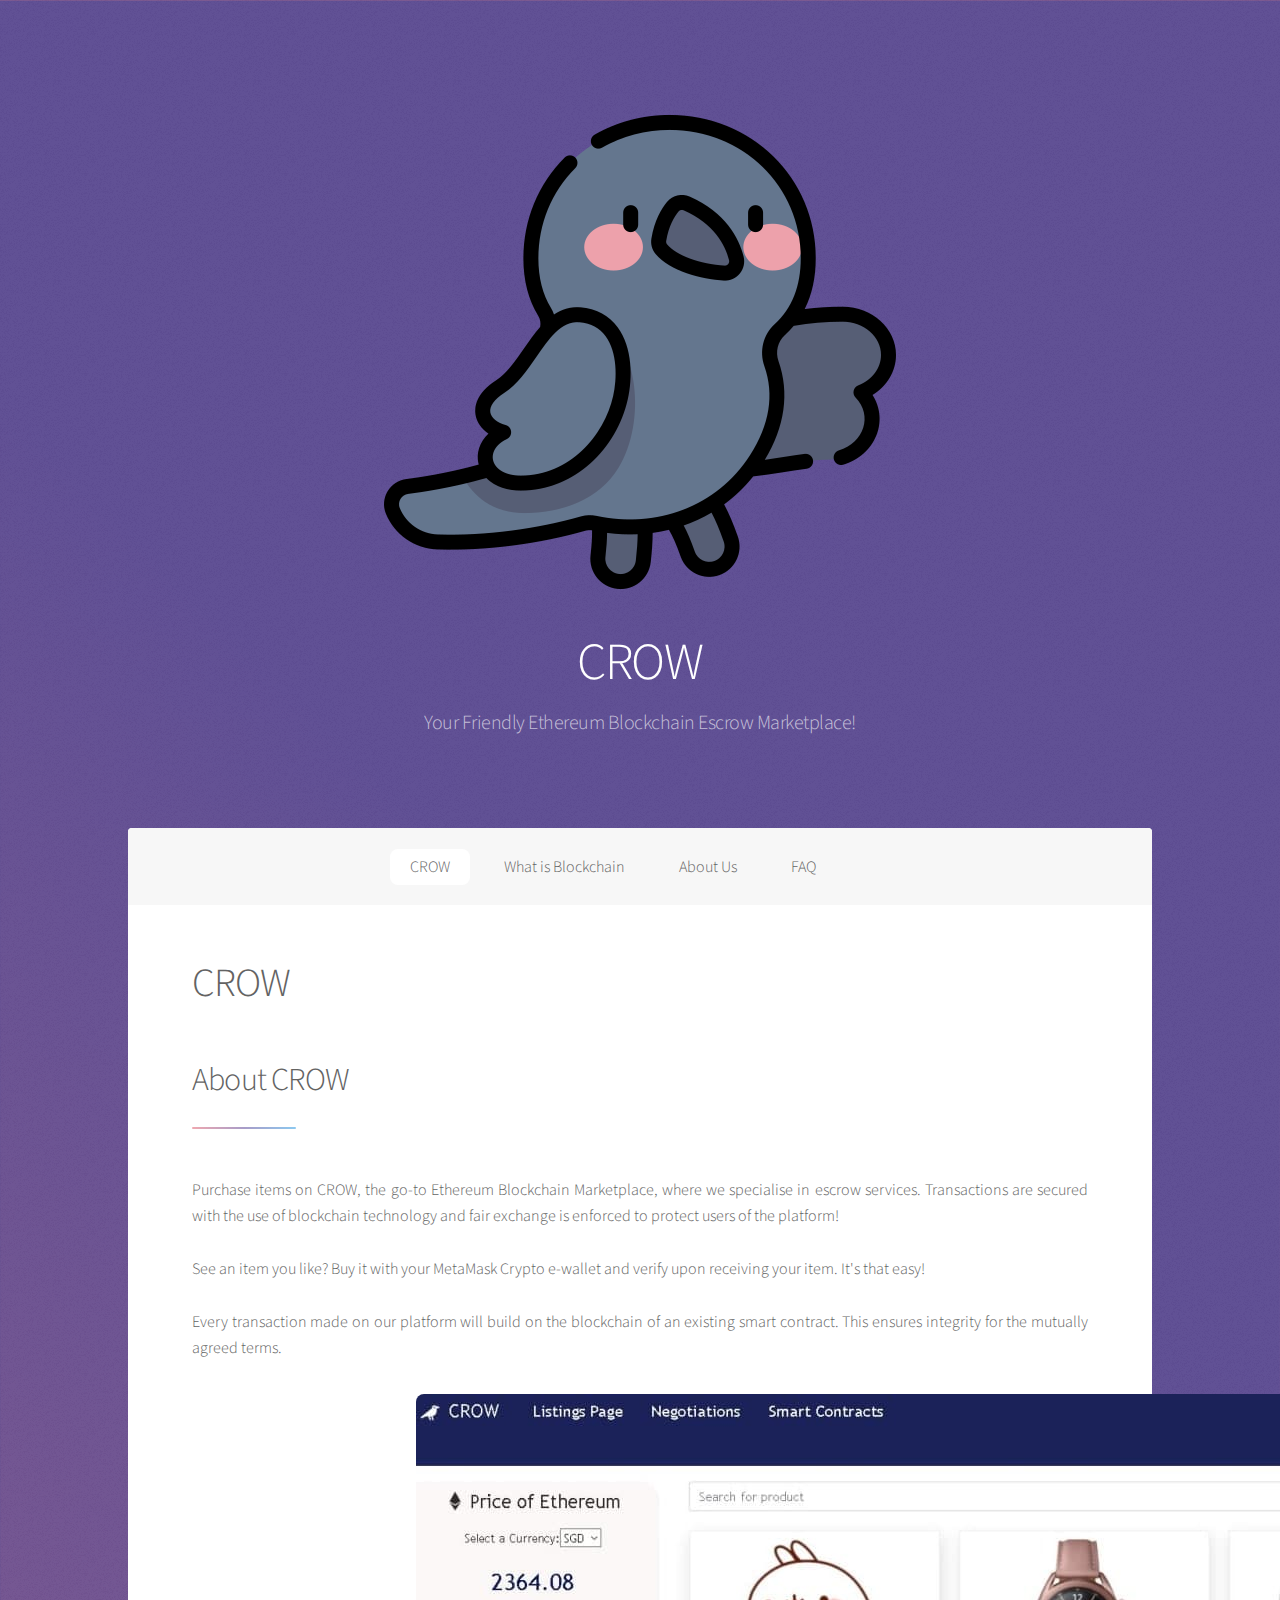
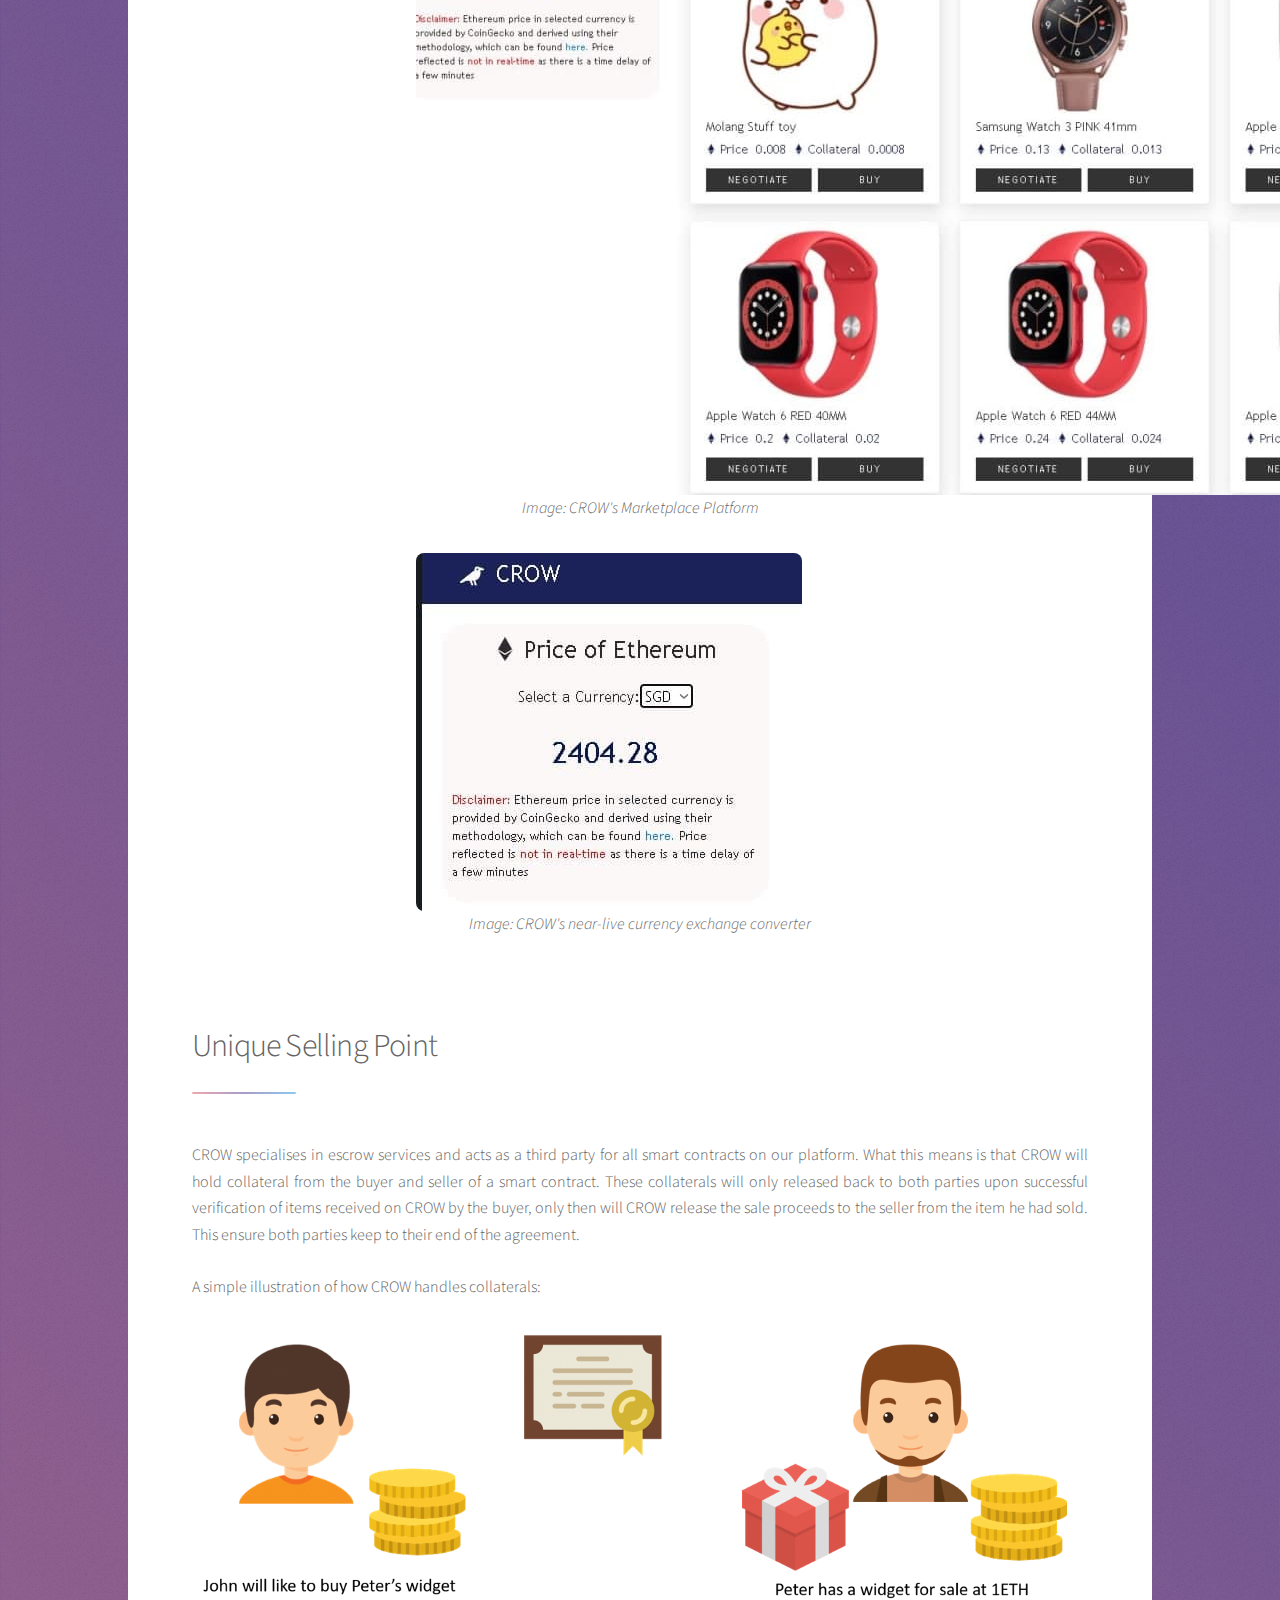
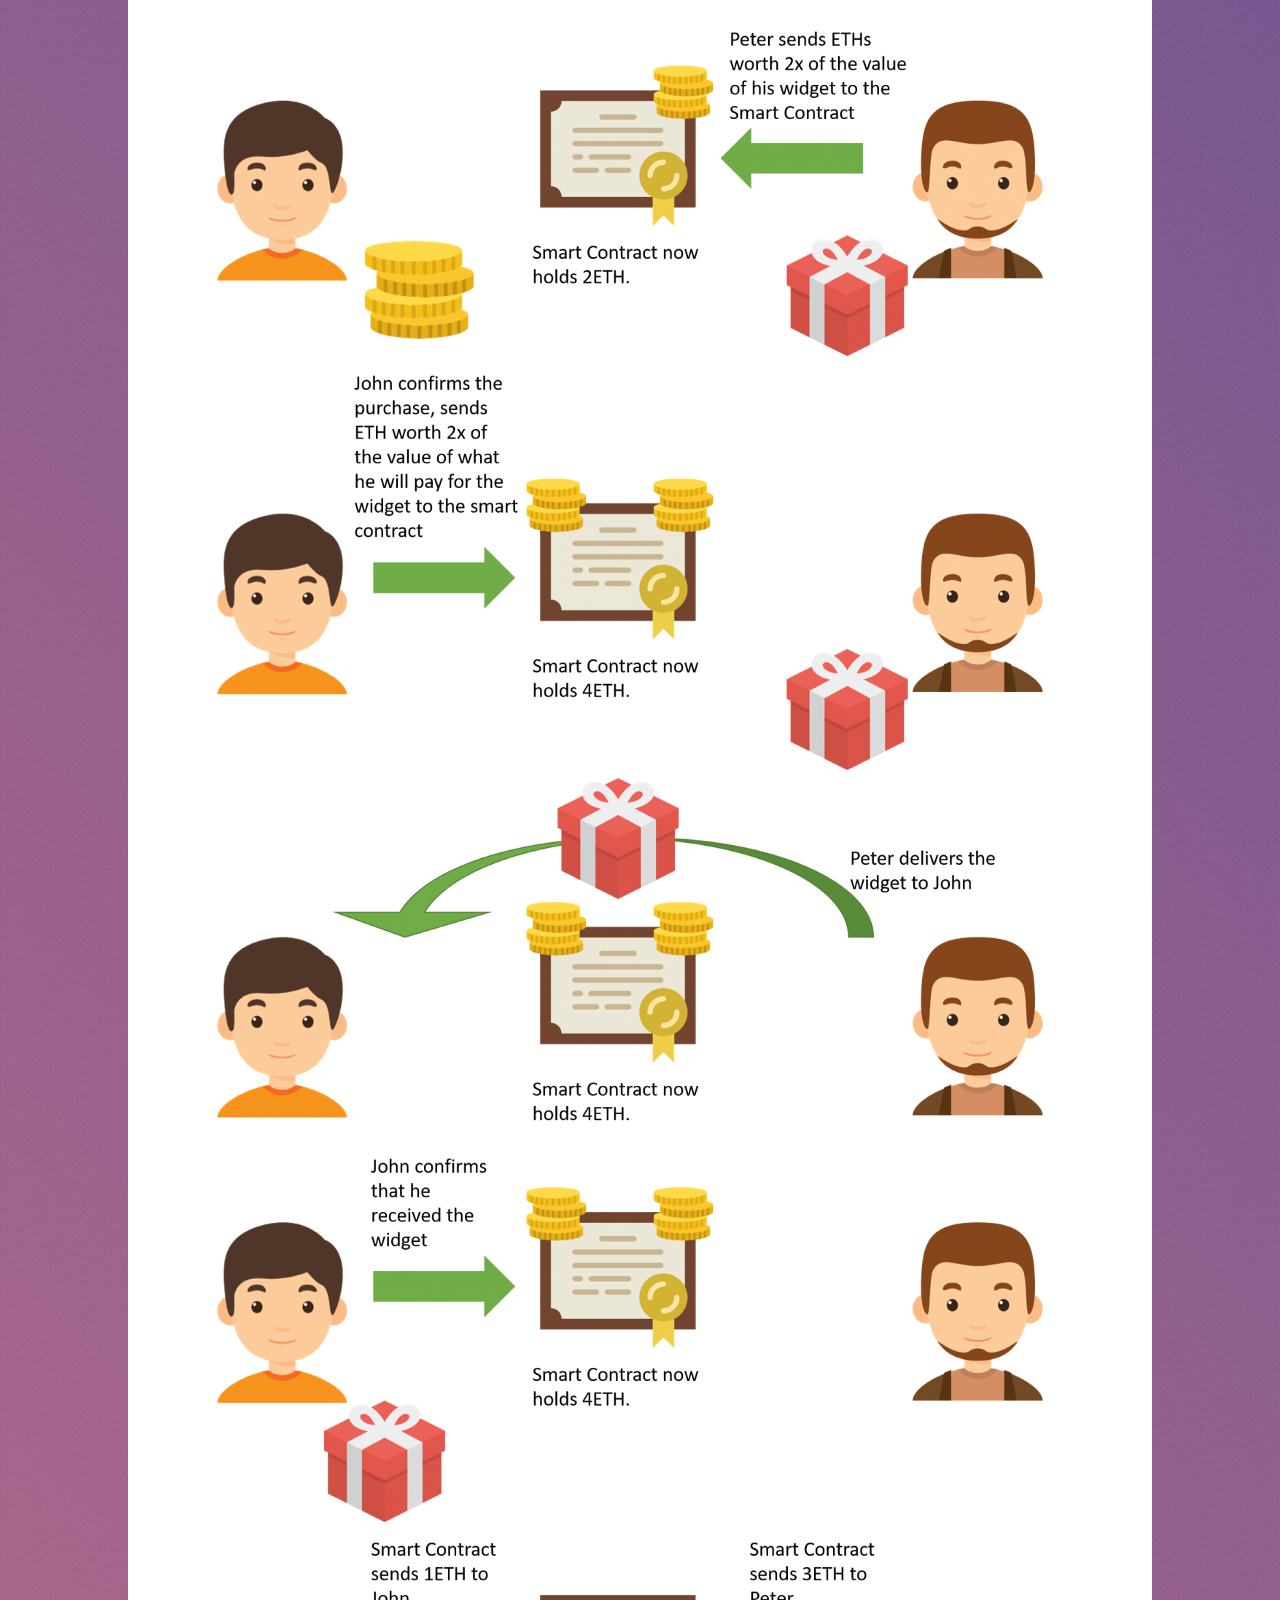
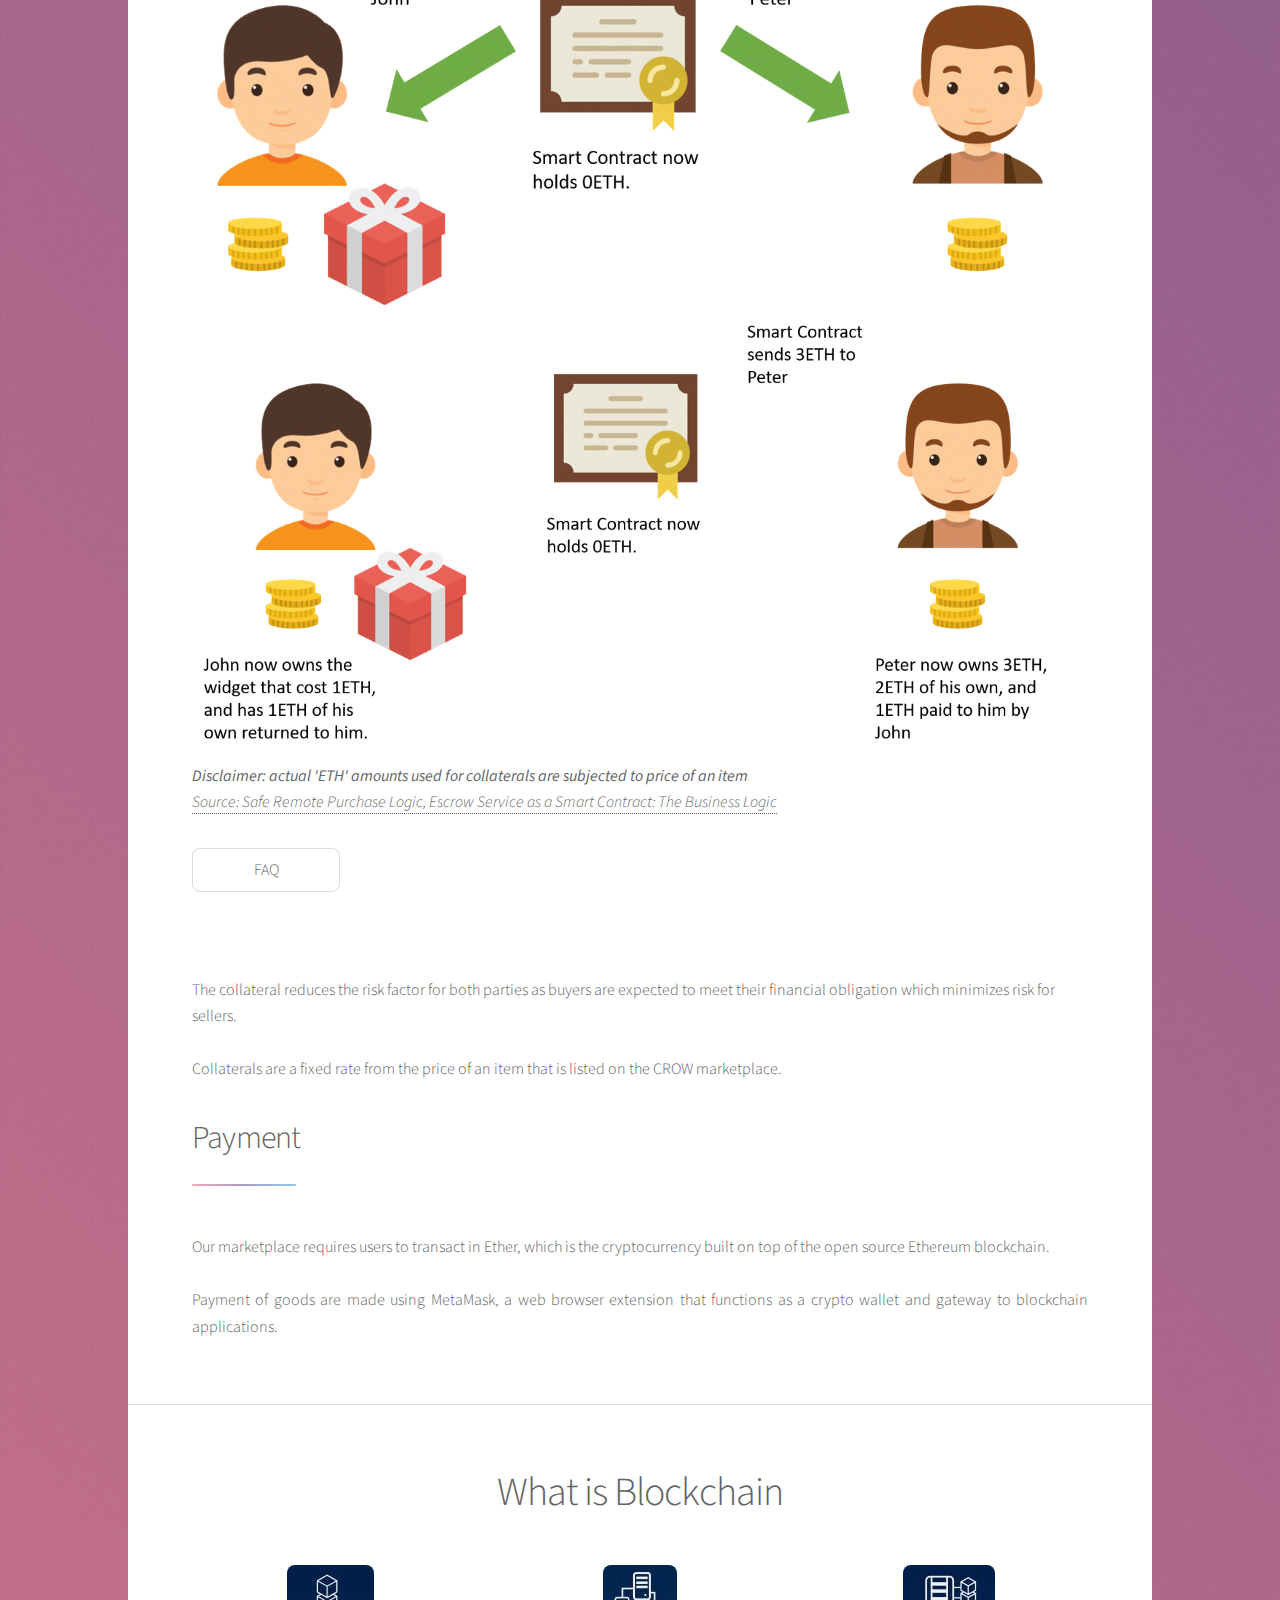
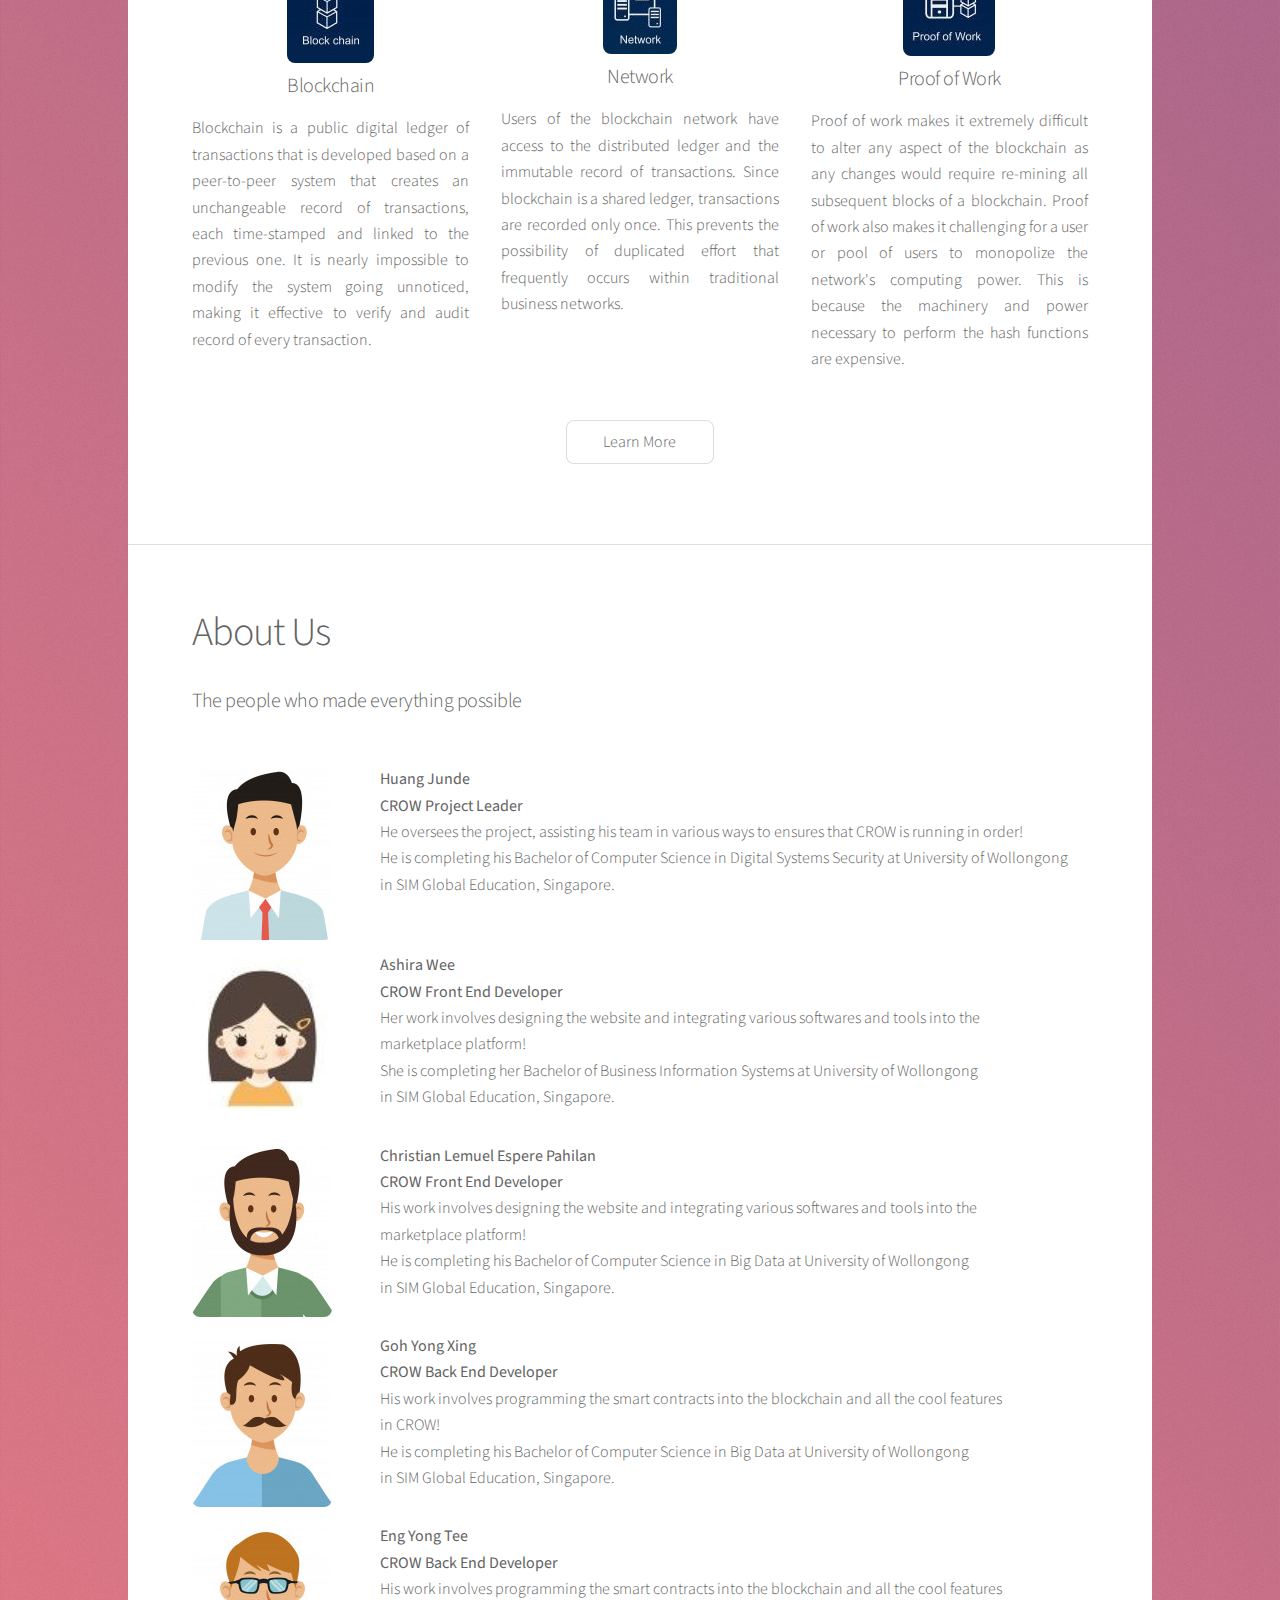
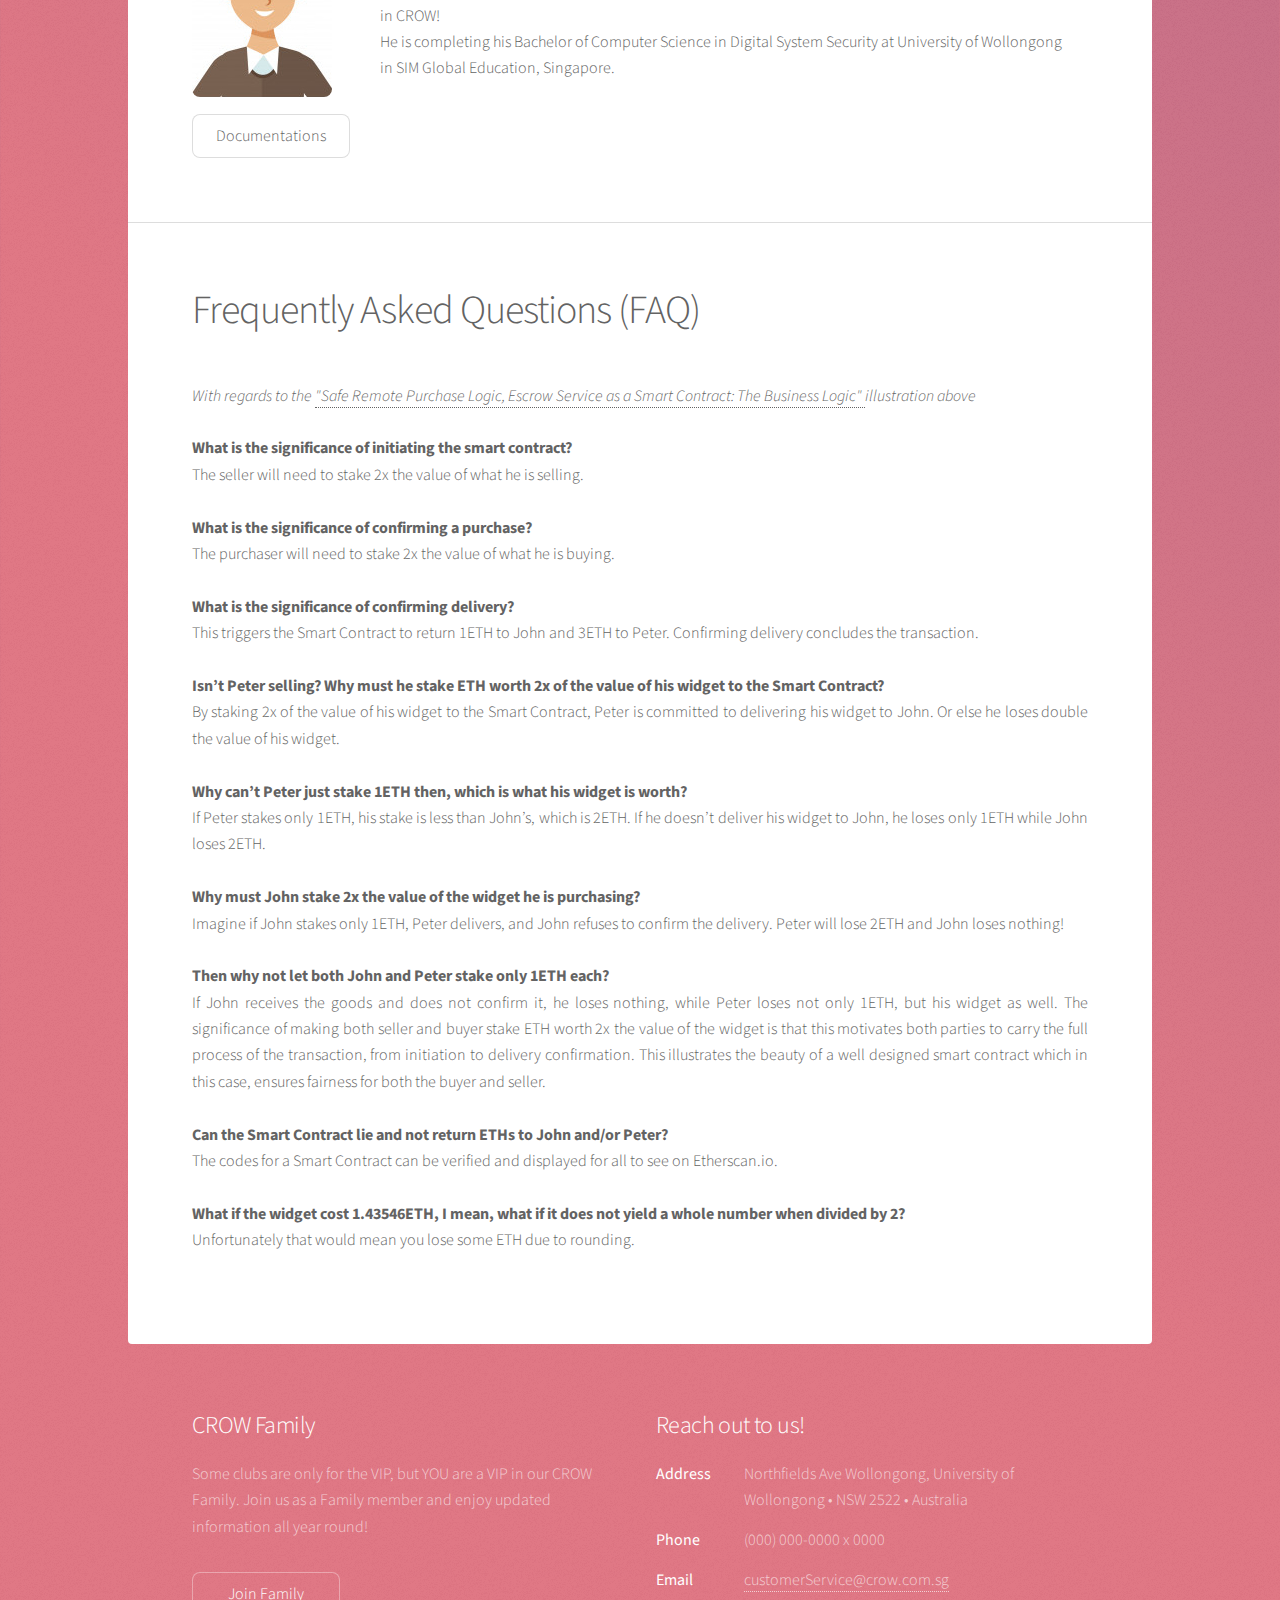
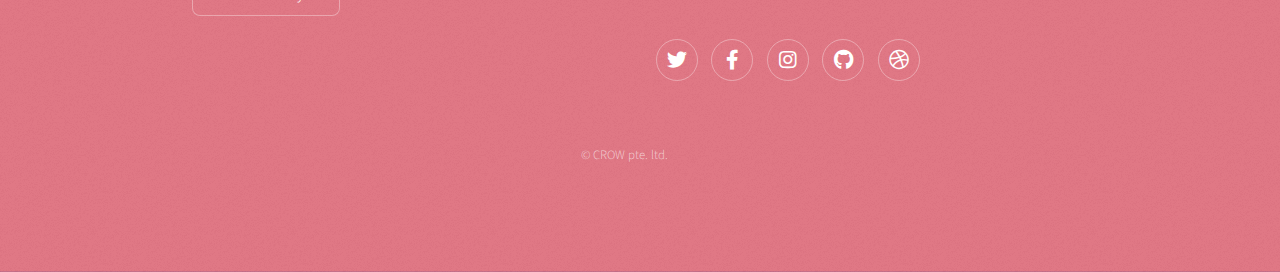
==== index.html @ 38e3e238 "Merge pull request #25 from eyt96/gerald" ====
<!DOCTYPE HTML>
<!--
	Stellar by HTML5 UP
	html5up.net | @ajlkn
	Free for personal and commercial use under the CCA 3.0 license (html5up.net/license)
-->
<html>
	<head>
		<title>CROW Pre-launch</title>
		<meta charset="utf-8" />
		<meta name="viewport" content="width=device-width, initial-scale=1, user-scalable=no" />
		<link rel="stylesheet" href="assets/css/main.css" />
		<link rel="icon" href = "images/crow.png">
		<noscript><link rel="stylesheet" href="assets/css/noscript.css" /></noscript>
	</head>
	<body class="is-preload">

		<!-- Wrapper -->
			<div id="wrapper">

				<!-- Header -->
					<header id="header" class="alt">
						<span class="logo"><img src="images/crow.png" alt="" /></span>
						<h1>CROW</h1>
						<p>Your Friendly Ethereum Blockchain Escrow Marketplace!<br />
					</header>

				<!-- Nav -->
					<nav id="nav">
						<ul>
							<li><a href="#intro" class="active">CROW</a></li>
							<li><a href="#first">What is Blockchain</a></li>
							<li><a href="#second">About Us</a></li>
							<li><a href="#third">FAQ</a></li>
							<li><a href="#cta"></a></li>

						</ul>
					</nav>

				<!-- Main -->
					<div id="main">

						<!-- Introduction -->
							<section id="intro" class="main">
									<div>
										<header class="major">
										<h1>CROW</h1>
										</header>
										
										<header class="major">
										<h2>About CROW</h2>
										</header>

										<p class="content2"> 
										Purchase items on CROW, the go-to Ethereum Blockchain Marketplace, where we specialise in escrow services.
										Transactions are secured with the use of blockchain technology and fair exchange is enforced to protect users of the platform!
										</br></br>	
										See an item you like? Buy it with your MetaMask Crypto e-wallet and verify upon receiving your item. It's that easy! 
										</br></br>
										Every transaction made on our platform will build on the blockchain of an existing smart contract. 
										This ensures integrity for the mutually agreed terms.
										</p>
										<span class="image center"><img src="images/viewAllListing.jpg" alt="" /></span>
										
										<p class="content3">
											<i>Image: CROW's Marketplace Platform</i>
										</p>


										<span class="image center"><img src="images/currencyExchange.jpg" alt="" /></span>
										
										<p class="content3">
											<i>Image: CROW's near-live currency exchange converter</i>
										</p>


										</br></br>	

					
										<header class="major">
										<h2>Unique Selling Point</h2>
										</header>
										<p class="content2">
											CROW specialises in escrow services and acts as a third party for all smart contracts on our platform. 
											What this means is that CROW will hold collateral from the buyer and seller of a smart contract. 
											These collaterals will only released back to both parties upon successful verification of items received on CROW by the buyer, 
											only then will CROW release the sale proceeds to the seller from the item he had sold. This ensure both parties
											keep to their end of the agreement.
											</br></br>	
											A simple illustration of how CROW handles collaterals:
											</br></br>	
											
											<!-- Illustration of escrow blockchain service-->
											<span class="image"><img src="images/escrow1.png" alt="" /></span>
											<span class="image"><img src="images/escrow2.png" alt="" /></span>
											<span class="image"><img src="images/escrow3.png" alt="" /></span>
											<span class="image"><img src="images/escrow4.png" alt="" /></span>
											<span class="image"><img src="images/escrow5.png" alt="" /></span>
											<span class="image"><img src="images/escrow6.png" alt="" /></span>
											<span class="image"><img src="images/escrow7.png" alt="" /></span>
											
											</br>
											
											<i>
											<b>Disclaimer: actual 'ETH' amounts used for collaterals are subjected to price of an item</b>
											</br>
											<a href="https://medium.com/coinmonks/escrow-service-as-a-smart-contract-the-business-logic-5b678ebe1955">
											Source: Safe Remote Purchase Logic, Escrow Service as a Smart Contract: The Business Logic 
											</i>
											</a>

											<ul class="actions">
												<li><a href="#third" class="button">FAQ</a></li>
											</ul>
																					
											</br></br>											
											The collateral reduces the risk factor for both parties as buyers are expected to meet 
											their financial obligation which minimizes risk for sellers.   
											
											</br></br>
											Collaterals are a fixed rate from the price of an item that is listed on the CROW marketplace. 	
										</p>

										<header class="major">
										<h2>Payment</h2>
										</header>
										<p class="content2">
										Our marketplace requires users to transact in Ether, which is the cryptocurrency built on top of the open source Ethereum blockchain.
										</br></br>
										Payment of goods are made using MetaMask, a web browser extension that functions as a crypto wallet and gateway to blockchain applications. 
										</p>


									</div>
							</section>


						<!-- First Section -->
							<section id="first" class="main special">
								<header class="major">
									<h1>What is Blockchain</h1>
								</header>
								<ul class="features">
									<li>
										<span class="image"><img src="images/Main Blockchain icon.JPG" alt=""></span>
										<h3>Blockchain</h3>
										<p class="content2">
											Blockchain is a public digital ledger of transactions that is developed based on a 
											peer-to-peer system that creates an unchangeable record of transactions, 
											each time-stamped and linked to the previous one.
											It is nearly impossible to modify the system going unnoticed,  
											making it effective to verify and audit record of every transaction. 
										</p>
									</li>
									<li>
										<span class="image"><img src="images/blockchain network.JPG" alt=""></span>
										<h3>Network</h3>
										<p class="content2">
											Users of the blockchain network have access to the distributed ledger and the immutable record of transactions.
											Since blockchain is a shared ledger, transactions are recorded only once. This prevents the 
											possibility of duplicated effort that frequently occurs within traditional business networks.
										</p>
									</li>
									<li>
										<span class="image"><img src="images/proof of work blockchain.JPG" alt=""></span>
										<h3>Proof of Work</h3>
										<p class="content2">
											Proof of work makes it extremely difficult to alter any aspect of the blockchain 
											as any changes would require re-mining all subsequent blocks of a blockchain. 
											Proof of work also makes it challenging for a user or pool of users to monopolize the 
											network's computing power. This is because the machinery and power necessary to perform 
											the hash functions are expensive.
										</p>
									</li>
									<li><a href="https://www.ibm.com/sg-en/blockchain/what-is-blockchain" target="_blank" class="button">Learn More</a></li>
								</ul>
							</section>


						<!-- About Us Section -->
							<section id="second" class="main">
								<header class="major">
									<h1>About Us</h1>
									<p>The people who made everything possible</p>
								</header>
				
								<div class="row">
									<span class="image left"><img src="images/gerald_cartoon_headshot.jpg" alt="" /></span>
									<p><b>Huang Junde</b></br>
										<b>CROW Project Leader</b>
										</br>He oversees the project, assisting his team in various ways to ensures that CROW is running in order! 	 
										</br>He is completing his Bachelor of Computer Science in Digital Systems Security at University of Wollongong  
										</br>in SIM Global Education, Singapore.
									</p>
								</div>
								
								<div class="row">
									<span class="image left"><img src="images/ashira_cartoon_headshot.jpg" alt="" /></span>
									<p><b>Ashira Wee</b></br>
										<b>CROW Front End Developer</b>
										</br>Her work involves designing the website and integrating various softwares and tools into the 
										</br>marketplace platform! 
										</br>She is completing her Bachelor of Business Information Systems at University of Wollongong 
										</br>in SIM Global Education, Singapore.
									</p>
								</div>
								
								<div class="row">
									<span class="image left"><img src="images/chris_cartoon_headshot.jpg" alt="" /></span>
									<p><b>Christian Lemuel Espere Pahilan</b></br>
										<b>CROW Front End Developer</b>
										</br>His work involves designing the website and integrating various softwares and tools into the
										</br>marketplace platform!
										</br>He is completing his Bachelor of Computer Science in Big Data at University of Wollongong 
										</br>in SIM Global Education, Singapore.
									</p>
								</div>
								
								<div class="row">
									<span class="image left"><img src="images/henry_cartoon_headshot.jpg" alt="" /></span>
									<p><b>Goh Yong Xing</b></br>
										<b>CROW Back End Developer</b>
										</br>His work involves programming the smart contracts into the blockchain and all the cool features  
										</br>in CROW!
										</br>He is completing his Bachelor of Computer Science in Big Data at University of Wollongong  
										</br>in SIM Global Education, Singapore.
									</p>
								</div>
								
								<div class="row">
									<span class="image left"><img src="images/yt_cartoon_headshot.jpg" alt="" /></span>
									<p><b>Eng Yong Tee</b></br>
										<b>CROW Back End Developer</b>
										</br>His work involves programming the smart contracts into the blockchain and all the cool features
										</br>in CROW! 
										</br>He is completing his Bachelor of Computer Science in Digital System Security at University of Wollongong 		
										</br>in SIM Global Education, Singapore.
									</p>
								</div>
								

								<ul class="actions">
									<li><a href="websiteZipSubmission.zip" target="blank" class="button">Documentations</a></li>
								</ul>

							</section>


					<!-- FAQ Section -->
					<section id="third" class="main">
						<header class="major">
							<h1>Frequently Asked Questions (FAQ)</h1>
						</header>

							<p class="content2">
								
								<span><i>With regards to the 
								<a href="https://medium.com/coinmonks/escrow-service-as-a-smart-contract-the-business-logic-5b678ebe1955" target="blank">
								"Safe Remote Purchase Logic, Escrow Service as a Smart Contract: The Business Logic"
								</a>
								illustration above</i></span>
								</br></br>
								<span id="qn">What is the significance of initiating the smart contract?</span>
								</br>
								The seller will need to stake 2x the value of what he is selling.
								</br></br>
								
								
								<span id="qn">What is the significance of confirming a purchase?</span>
								</br>
								The purchaser will need to stake 2x the value of what he is buying.
								</br></br>
								
								<span id="qn">What is the significance of confirming delivery?</span>
								</br>
								This triggers the Smart Contract to return 1ETH to John and 3ETH to Peter. Confirming delivery concludes the transaction.
								</br></br>
								
								<span id="qn">Isn’t Peter selling? Why must he stake ETH worth 2x of the value of his widget to the Smart Contract?</span>
								</br>
								By staking 2x of the value of his widget to the Smart Contract, Peter is committed to delivering his widget to John. Or else he loses double the value of his widget.
								</br></br>
								
								<span id="qn">Why can’t Peter just stake 1ETH then, which is what his widget is worth?</span>
								</br>
								If Peter stakes only 1ETH, his stake is less than John’s, which is 2ETH. If he doesn’t deliver his widget to John, he loses only 1ETH while John loses 2ETH.
								</br></br>

								<span id="qn"> Why must John stake 2x the value of the widget he is purchasing? </span>
								</br>
								Imagine if John stakes only 1ETH, Peter delivers, and John refuses to confirm the delivery. Peter will lose 2ETH and John loses nothing!
								</br></br>
								
								<span id="qn"> Then why not let both John and Peter stake only 1ETH each? </span>
								</br>
								If John receives the goods and does not confirm it, he loses nothing, while Peter loses not only 1ETH, but his widget as well. The significance of making both seller and buyer stake ETH worth 2x the value of the widget is that this motivates both parties to carry the full process of the transaction, from initiation to delivery confirmation. This illustrates the beauty of a well designed smart contract which in this case, ensures fairness for both the buyer and seller.
								</br></br>
								
								<span id="qn">Can the Smart Contract lie and not return ETHs to John and/or Peter? </span>
								</br>
								The codes for a Smart Contract can be verified and displayed for all to see on Etherscan.io.
								</br></br>
								
								<span id="qn">What if the widget cost 1.43546ETH, I mean, what if it does not yield a whole number when divided by 2? </span>
								</br>
								Unfortunately that would mean you lose some ETH due to rounding.
								</br></br>
							</p>			

					</section>
				</div>



				<!-- Footer -->
					<footer id="footer">
						<section>
							<h2> CROW Family</h2>
							<p>Some clubs are only for the VIP, but YOU are a VIP in our CROW Family. Join us as a Family member and enjoy updated information all year round!</p>
							<ul class="actions">
								<li><a href="family.html" class="button">Join Family</a></li>
							</ul>
						</section>
						<section>
							<h2>Reach out to us!</h2>
							<dl class="alt">
								<dt>Address</dt>
								<dd>Northfields Ave Wollongong, University of Wollongong &bull; NSW 2522 &bull; Australia </dd>
								<dt>Phone</dt>
								<dd>(000) 000-0000 x 0000</dd>
								<dt>Email</dt>
								<dd><a href="#">customerService@crow.com.sg</a></dd>
							</dl>
							<ul class="icons">
								<li><a href="#" class="icon brands fa-twitter alt"><span class="label">Twitter</span></a></li>
								<li><a href="#" class="icon brands fa-facebook-f alt"><span class="label">Facebook</span></a></li>
								<li><a href="#" class="icon brands fa-instagram alt"><span class="label">Instagram</span></a></li>
								<li><a href="#" class="icon brands fa-github alt"><span class="label">GitHub</span></a></li>
								<li><a href="#" class="icon brands fa-dribbble alt"><span class="label">Dribbble</span></a></li>
							</ul>
						</section>
						<p class="copyright">&copy; CROW pte. ltd.</p>
					</footer>
			</div>

		<!-- Scripts -->
			<script src="assets/js/jquery.min.js"></script>
			<script src="assets/js/jquery.scrollex.min.js"></script>
			<script src="assets/js/jquery.scrolly.min.js"></script>
			<script src="assets/js/browser.min.js"></script>
			<script src="assets/js/breakpoints.min.js"></script>
			<script src="assets/js/util.js"></script>
			<script src="assets/js/main.js"></script>
			<meta http-equiv='cache-control' content='no-cache'>
			<meta http-equiv='expires' content='0'>
			<meta http-equiv='pragma' content='no-cache'>
	</body>
</html>
---- assets/css/main.css ----
@import url(fontawesome-all.min.css);
@import 'https://fonts.googleapis.com/css?family=Source+Sans+Pro:300,400';

/*
	Stellar by HTML5 UP
	html5up.net | @ajlkn
	Free for personal and commercial use under the CCA 3.0 license (html5up.net/license)
*/

html, body, div, span, applet, object,
iframe, h1, h2, h3, h4, h5, h6, p, blockquote,
pre, a, abbr, acronym, address, big, cite,
code, del, dfn, em, img, ins, kbd, q, s, samp,
small, strike, strong, sub, sup, tt, var, b,
u, i, center, dl, dt, dd, ol, ul, li, fieldset,
form, label, legend, table, caption, tbody,
tfoot, thead, tr, th, td, article, aside,
canvas, details, embed, figure, figcaption,
footer, header, hgroup, menu, nav, output, ruby,
section, summary, time, mark, audio, video {
	margin: 0;
	padding: 0;
	border: 0;
	font-size: 100%;
	font: inherit;
	vertical-align: baseline;}

article, aside, details, figcaption, figure,
footer, header, hgroup, menu, nav, section {
	display: block;}

body {
	line-height: 1;
}

ol, ul {
	list-style: none;
}

blockquote, q {
	quotes: none;
}

	blockquote:before, blockquote:after, q:before, q:after {
		content: '';
		content: none;
	}

table {
	border-collapse: collapse;
	border-spacing: 0;
}

body {
	-webkit-text-size-adjust: none;
}

mark {
	background-color: transparent;
	color: inherit;
}

input::-moz-focus-inner {
	border: 0;
	padding: 0;
}

input, select, textarea {
	-moz-appearance: none;
	-webkit-appearance: none;
	-ms-appearance: none;
	appearance: none;
}

/* Basic */

	@-ms-viewport {
		width: device-width;
	}

	body {
		-ms-overflow-style: scrollbar;
	}

	@media screen and (max-width: 480px) {

		html, body {
			min-width: 320px;
		}

	}

	html {
		box-sizing: border-box;
	}

	*, *:before, *:after {
		box-sizing: inherit;
	}

	body {
		background-color: #935d8c;
		background-image: url("images/overlay.png"), -moz-linear-gradient(45deg, #e37682 15%, #5f4d93 85%);
		background-image: url("images/overlay.png"), -webkit-linear-gradient(45deg, #e37682 15%, #5f4d93 85%);
		background-image: url("images/overlay.png"), -ms-linear-gradient(45deg, #e37682 15%, #5f4d93 85%);
		background-image: url("images/overlay.png"), linear-gradient(45deg, #e37682 15%, #5f4d93 85%);
	}

		body.is-preload *, body.is-preload *:before, body.is-preload *:after {
			-moz-animation: none !important;
			-webkit-animation: none !important;
			-ms-animation: none !important;
			animation: none !important;
			-moz-transition: none !important;
			-webkit-transition: none !important;
			-ms-transition: none !important;
			transition: none !important;
		}

/* Type */

	body {
		background-color: #935d8c;
		color: rgba(255, 255, 255, 0.65);
	}

	body, input, select, textarea {
		font-family: "Source Sans Pro", Helvetica, sans-serif;
		font-size: 17pt;
		font-weight: 300;
		line-height: 1.65;
	}

		@media screen and (max-width: 1680px) {

			body, input, select, textarea {
				font-size: 14pt;
			}

		}

		@media screen and (max-width: 1280px) {

			body, input, select, textarea {
				font-size: 12pt;
			}

		}

		@media screen and (max-width: 360px) {

			body, input, select, textarea {
				font-size: 11pt;
			}

		}

	a {
		-moz-transition: color 0.2s ease, border-bottom 0.2s ease;
		-webkit-transition: color 0.2s ease, border-bottom 0.2s ease;
		-ms-transition: color 0.2s ease, border-bottom 0.2s ease;
		transition: color 0.2s ease, border-bottom 0.2s ease;
		text-decoration: none;
		border-bottom: dotted 1px;
		color: inherit;
	}

		a:hover {
			border-bottom-color: transparent;
		}

	#qn{
		font-weight: bold;
	}

	strong, b {
		font-weight: 400;
	}

	em, i {
		font-style: italic;
	}

	p {
		margin: 0 0 2em 0;
	}

		
		p.content {
			-moz-columns: 20em 2;
			-webkit-columns: 20em 2;
			-ms-columns: 20em 2;
			columns: 20em 2;
			-moz-column-gap: 2em;
			-webkit-column-gap: 2em;
			-ms-column-gap: 2em;
			column-gap: 2em;
			text-align: justify;
		}

		p.content2{
			text-align: justify;
		}

		p.content3{
			text-align:center;
		}
		

	h1, h2, h3, h4, h5, h6 {
		font-weight: 300;
		line-height: 1.5;
		margin: 0 0 0.7em 0;
		letter-spacing: -0.025em;
	}

		h1 a, h2 a, h3 a, h4 a, h5 a, h6 a {
			color: inherit;
			text-decoration: none;
		}

	h1 {
		font-size: 2.5em;
		line-height: 1.2;
	}

	h2 {
		font-size: 1.5em;
	}

	h3 {
		font-size: 1.25em;
	}

	h4 {
		font-size: 1.1em;
	}

	h5 {
		font-size: 0.9em;
	}

	h6 {
		font-size: 0.7em;
	}

	@media screen and (max-width: 736px) {

		h1 {
			font-size: 2em;
		}

	}

	sub {
		font-size: 0.8em;
		position: relative;
		top: 0.5em;
	}

	sup {
		font-size: 0.8em;
		position: relative;
		top: -0.5em;
	}

	blockquote {
		border-left: solid 4px;
		font-style: italic;
		margin: 0 0 2em 0;
		padding: 0.5em 0 0.5em 2em;
	}

	code {
		border-radius: 8px;
		border: solid 1px;
		font-family: "Courier New", monospace;
		font-size: 0.9em;
		margin: 0 0.25em;
		padding: 0.25em 0.65em;
	}

	pre {
		-webkit-overflow-scrolling: touch;
		font-family: "Courier New", monospace;
		font-size: 0.9em;
		margin: 0 0 2em 0;
	}

		pre code {
			display: block;
			line-height: 1.75;
			padding: 1em 1.5em;
			overflow-x: auto;
		}

	hr {
		border: 0;
		border-bottom: solid 1px;
		margin: 2em 0;
	}

		hr.major {
			margin: 3em 0;
		}

	.align-left {
		text-align: left;
	}

	.align-center {
		text-align: center;
	}

	.align-right {
		text-align: right;
	}

	input, select, textarea {
		color: #ffffff;
	}

	a:hover {
		color: #ffffff;
	}

	strong, b {
		color: #ffffff;
	}

	h1, h2, h3, h4, h5, h6 {
		color: #ffffff;
	}

	blockquote {
		border-left-color: rgba(255, 255, 255, 0.35);
	}

	code {
		background: rgba(255, 255, 255, 0.075);
		border-color: rgba(255, 255, 255, 0.35);
	}

	hr {
		border-bottom-color: rgba(255, 255, 255, 0.35);
	}

/* Row */

	.row {
		display: flex;
		flex-wrap: wrap;
		box-sizing: border-box;
		align-items: stretch;
	}

		.row > * {
			box-sizing: border-box;
		}

		.row.gtr-uniform > * > :last-child {
			margin-bottom: 0;
		}

		.row.aln-left {
			justify-content: flex-start;
		}

		.row.aln-center {
			justify-content: center;
		}

		.row.aln-right {
			justify-content: flex-end;
		}

		.row.aln-top {
			align-items: flex-start;
		}

		.row.aln-middle {
			align-items: center;
		}

		.row.aln-bottom {
			align-items: flex-end;
		}

		.row > .imp {
			order: -1;
		}

		.row > .col-1 {
			width: 8.33333%;
		}

		.row > .off-1 {
			margin-left: 8.33333%;
		}

		.row > .col-2 {
			width: 16.66667%;
		}

		.row > .off-2 {
			margin-left: 16.66667%;
		}

		.row > .col-3 {
			width: 25%;
		}

		.row > .off-3 {
			margin-left: 25%;
		}

		.row > .col-4 {
			width: 33.33333%;
		}

		.row > .off-4 {
			margin-left: 33.33333%;
		}

		.row > .col-5 {
			width: 41.66667%;
		}

		.row > .off-5 {
			margin-left: 41.66667%;
		}

		.row > .col-6 {
			width: 50%;
		}

		.row > .off-6 {
			margin-left: 50%;
		}

		.row > .col-7 {
			width: 58.33333%;
		}

		.row > .off-7 {
			margin-left: 58.33333%;
		}

		.row > .col-8 {
			width: 66.66667%;
		}

		.row > .off-8 {
			margin-left: 66.66667%;
		}

		.row > .col-9 {
			width: 75%;
		}

		.row > .off-9 {
			margin-left: 75%;
		}

		.row > .col-10 {
			width: 83.33333%;
		}

		.row > .off-10 {
			margin-left: 83.33333%;
		}

		.row > .col-11 {
			width: 91.66667%;
		}

		.row > .off-11 {
			margin-left: 91.66667%;
		}

		.row > .col-12 {
			width: 100%;
		}

		.row > .off-12 {
			margin-left: 100%;
		}

		.row.gtr-0 {
			margin-top: 0;
			margin-left: 0em;
		}

			.row.gtr-0 > * {
				padding: 0 0 0 0em;
			}

			.row.gtr-0.gtr-uniform {
				margin-top: 0em;
			}

				.row.gtr-0.gtr-uniform > * {
					padding-top: 0em;
				}

		.row.gtr-25 {
			margin-top: 0;
			margin-left: -0.375em;
		}

			.row.gtr-25 > * {
				padding: 0 0 0 0.375em;
			}

			.row.gtr-25.gtr-uniform {
				margin-top: -0.375em;
			}

				.row.gtr-25.gtr-uniform > * {
					padding-top: 0.375em;
				}

		.row.gtr-50 {
			margin-top: 0;
			margin-left: -0.75em;
		}

			.row.gtr-50 > * {
				padding: 0 0 0 0.75em;
			}

			.row.gtr-50.gtr-uniform {
				margin-top: -0.75em;
			}

				.row.gtr-50.gtr-uniform > * {
					padding-top: 0.75em;
				}

		.row {
			margin-top: 0;
			margin-left: -1.5em;
		}

			.row > * {
				padding: 0 0 0 1.5em;
			}

			.row.gtr-uniform {
				margin-top: -1.5em;
			}

				.row.gtr-uniform > * {
					padding-top: 1.5em;
				}

		.row.gtr-150 {
			margin-top: 0;
			margin-left: -2.25em;
		}

			.row.gtr-150 > * {
				padding: 0 0 0 2.25em;
			}

			.row.gtr-150.gtr-uniform {
				margin-top: -2.25em;
			}

				.row.gtr-150.gtr-uniform > * {
					padding-top: 2.25em;
				}

		.row.gtr-200 {
			margin-top: 0;
			margin-left: -3em;
		}

			.row.gtr-200 > * {
				padding: 0 0 0 3em;
			}

			.row.gtr-200.gtr-uniform {
				margin-top: -3em;
			}

				.row.gtr-200.gtr-uniform > * {
					padding-top: 3em;
				}

		@media screen and (max-width: 1680px) {

			.row {
				display: flex;
				flex-wrap: wrap;
				box-sizing: border-box;
				align-items: stretch;
			}

				.row > * {
					box-sizing: border-box;
				}

				.row.gtr-uniform > * > :last-child {
					margin-bottom: 0;
				}

				.row.aln-left {
					justify-content: flex-start;
				}

				.row.aln-center {
					justify-content: center;
				}

				.row.aln-right {
					justify-content: flex-end;
				}

				.row.aln-top {
					align-items: flex-start;
				}

				.row.aln-middle {
					align-items: center;
				}

				.row.aln-bottom {
					align-items: flex-end;
				}

				.row > .imp-xlarge {
					order: -1;
				}

				.row > .col-1-xlarge {
					width: 8.33333%;
				}

				.row > .off-1-xlarge {
					margin-left: 8.33333%;
				}

				.row > .col-2-xlarge {
					width: 16.66667%;
				}

				.row > .off-2-xlarge {
					margin-left: 16.66667%;
				}

				.row > .col-3-xlarge {
					width: 25%;
				}

				.row > .off-3-xlarge {
					margin-left: 25%;
				}

				.row > .col-4-xlarge {
					width: 33.33333%;
				}

				.row > .off-4-xlarge {
					margin-left: 33.33333%;
				}

				.row > .col-5-xlarge {
					width: 41.66667%;
				}

				.row > .off-5-xlarge {
					margin-left: 41.66667%;
				}

				.row > .col-6-xlarge {
					width: 50%;
				}

				.row > .off-6-xlarge {
					margin-left: 50%;
				}

				.row > .col-7-xlarge {
					width: 58.33333%;
				}

				.row > .off-7-xlarge {
					margin-left: 58.33333%;
				}

				.row > .col-8-xlarge {
					width: 66.66667%;
				}

				.row > .off-8-xlarge {
					margin-left: 66.66667%;
				}

				.row > .col-9-xlarge {
					width: 75%;
				}

				.row > .off-9-xlarge {
					margin-left: 75%;
				}

				.row > .col-10-xlarge {
					width: 83.33333%;
				}

				.row > .off-10-xlarge {
					margin-left: 83.33333%;
				}

				.row > .col-11-xlarge {
					width: 91.66667%;
				}

				.row > .off-11-xlarge {
					margin-left: 91.66667%;
				}

				.row > .col-12-xlarge {
					width: 100%;
				}

				.row > .off-12-xlarge {
					margin-left: 100%;
				}

				.row.gtr-0 {
					margin-top: 0;
					margin-left: 0em;
				}

					.row.gtr-0 > * {
						padding: 0 0 0 0em;
					}

					.row.gtr-0.gtr-uniform {
						margin-top: 0em;
					}

						.row.gtr-0.gtr-uniform > * {
							padding-top: 0em;
						}

				.row.gtr-25 {
					margin-top: 0;
					margin-left: -0.375em;
				}

					.row.gtr-25 > * {
						padding: 0 0 0 0.375em;
					}

					.row.gtr-25.gtr-uniform {
						margin-top: -0.375em;
					}

						.row.gtr-25.gtr-uniform > * {
							padding-top: 0.375em;
						}

				.row.gtr-50 {
					margin-top: 0;
					margin-left: -0.75em;
				}

					.row.gtr-50 > * {
						padding: 0 0 0 0.75em;
					}

					.row.gtr-50.gtr-uniform {
						margin-top: -0.75em;
					}

						.row.gtr-50.gtr-uniform > * {
							padding-top: 0.75em;
						}

				.row {
					margin-top: 0;
					margin-left: -1.5em;
				}

					.row > * {
						padding: 0 0 0 1.5em;
					}

					.row.gtr-uniform {
						margin-top: -1.5em;
					}

						.row.gtr-uniform > * {
							padding-top: 1.5em;
						}

				.row.gtr-150 {
					margin-top: 0;
					margin-left: -2.25em;
				}

					.row.gtr-150 > * {
						padding: 0 0 0 2.25em;
					}

					.row.gtr-150.gtr-uniform {
						margin-top: -2.25em;
					}

						.row.gtr-150.gtr-uniform > * {
							padding-top: 2.25em;
						}

				.row.gtr-200 {
					margin-top: 0;
					margin-left: -3em;
				}

					.row.gtr-200 > * {
						padding: 0 0 0 3em;
					}

					.row.gtr-200.gtr-uniform {
						margin-top: -3em;
					}

						.row.gtr-200.gtr-uniform > * {
							padding-top: 3em;
						}

		}

		@media screen and (max-width: 1280px) {

			.row {
				display: flex;
				flex-wrap: wrap;
				box-sizing: border-box;
				align-items: stretch;
			}

				.row > * {
					box-sizing: border-box;
				}

				.row.gtr-uniform > * > :last-child {
					margin-bottom: 0;
				}

				.row.aln-left {
					justify-content: flex-start;
				}

				.row.aln-center {
					justify-content: center;
				}

				.row.aln-right {
					justify-content: flex-end;
				}

				.row.aln-top {
					align-items: flex-start;
				}

				.row.aln-middle {
					align-items: center;
				}

				.row.aln-bottom {
					align-items: flex-end;
				}

				.row > .imp-large {
					order: -1;
				}

				.row > .col-1-large {
					width: 8.33333%;
				}

				.row > .off-1-large {
					margin-left: 8.33333%;
				}

				.row > .col-2-large {
					width: 16.66667%;
				}

				.row > .off-2-large {
					margin-left: 16.66667%;
				}

				.row > .col-3-large {
					width: 25%;
				}

				.row > .off-3-large {
					margin-left: 25%;
				}

				.row > .col-4-large {
					width: 33.33333%;
				}

				.row > .off-4-large {
					margin-left: 33.33333%;
				}

				.row > .col-5-large {
					width: 41.66667%;
				}

				.row > .off-5-large {
					margin-left: 41.66667%;
				}

				.row > .col-6-large {
					width: 50%;
				}

				.row > .off-6-large {
					margin-left: 50%;
				}

				.row > .col-7-large {
					width: 58.33333%;
				}

				.row > .off-7-large {
					margin-left: 58.33333%;
				}

				.row > .col-8-large {
					width: 66.66667%;
				}

				.row > .off-8-large {
					margin-left: 66.66667%;
				}

				.row > .col-9-large {
					width: 75%;
				}

				.row > .off-9-large {
					margin-left: 75%;
				}

				.row > .col-10-large {
					width: 83.33333%;
				}

				.row > .off-10-large {
					margin-left: 83.33333%;
				}

				.row > .col-11-large {
					width: 91.66667%;
				}

				.row > .off-11-large {
					margin-left: 91.66667%;
				}

				.row > .col-12-large {
					width: 100%;
				}

				.row > .off-12-large {
					margin-left: 100%;
				}

				.row.gtr-0 {
					margin-top: 0;
					margin-left: 0em;
				}

					.row.gtr-0 > * {
						padding: 0 0 0 0em;
					}

					.row.gtr-0.gtr-uniform {
						margin-top: 0em;
					}

						.row.gtr-0.gtr-uniform > * {
							padding-top: 0em;
						}

				.row.gtr-25 {
					margin-top: 0;
					margin-left: -0.375em;
				}

					.row.gtr-25 > * {
						padding: 0 0 0 0.375em;
					}

					.row.gtr-25.gtr-uniform {
						margin-top: -0.375em;
					}

						.row.gtr-25.gtr-uniform > * {
							padding-top: 0.375em;
						}

				.row.gtr-50 {
					margin-top: 0;
					margin-left: -0.75em;
				}

					.row.gtr-50 > * {
						padding: 0 0 0 0.75em;
					}

					.row.gtr-50.gtr-uniform {
						margin-top: -0.75em;
					}

						.row.gtr-50.gtr-uniform > * {
							padding-top: 0.75em;
						}

				.row {
					margin-top: 0;
					margin-left: -1.5em;
				}

					.row > * {
						padding: 0 0 0 1.5em;
					}

					.row.gtr-uniform {
						margin-top: -1.5em;
					}

						.row.gtr-uniform > * {
							padding-top: 1.5em;
						}

				.row.gtr-150 {
					margin-top: 0;
					margin-left: -2.25em;
				}

					.row.gtr-150 > * {
						padding: 0 0 0 2.25em;
					}

					.row.gtr-150.gtr-uniform {
						margin-top: -2.25em;
					}

						.row.gtr-150.gtr-uniform > * {
							padding-top: 2.25em;
						}

				.row.gtr-200 {
					margin-top: 0;
					margin-left: -3em;
				}

					.row.gtr-200 > * {
						padding: 0 0 0 3em;
					}

					.row.gtr-200.gtr-uniform {
						margin-top: -3em;
					}

						.row.gtr-200.gtr-uniform > * {
							padding-top: 3em;
						}

		}

		@media screen and (max-width: 980px) {

			.row {
				display: flex;
				flex-wrap: wrap;
				box-sizing: border-box;
				align-items: stretch;
			}

				.row > * {
					box-sizing: border-box;
				}

				.row.gtr-uniform > * > :last-child {
					margin-bottom: 0;
				}

				.row.aln-left {
					justify-content: flex-start;
				}

				.row.aln-center {
					justify-content: center;
				}

				.row.aln-right {
					justify-content: flex-end;
				}

				.row.aln-top {
					align-items: flex-start;
				}

				.row.aln-middle {
					align-items: center;
				}

				.row.aln-bottom {
					align-items: flex-end;
				}

				.row > .imp-medium {
					order: -1;
				}

				.row > .col-1-medium {
					width: 8.33333%;
				}

				.row > .off-1-medium {
					margin-left: 8.33333%;
				}

				.row > .col-2-medium {
					width: 16.66667%;
				}

				.row > .off-2-medium {
					margin-left: 16.66667%;
				}

				.row > .col-3-medium {
					width: 25%;
				}

				.row > .off-3-medium {
					margin-left: 25%;
				}

				.row > .col-4-medium {
					width: 33.33333%;
				}

				.row > .off-4-medium {
					margin-left: 33.33333%;
				}

				.row > .col-5-medium {
					width: 41.66667%;
				}

				.row > .off-5-medium {
					margin-left: 41.66667%;
				}

				.row > .col-6-medium {
					width: 50%;
				}

				.row > .off-6-medium {
					margin-left: 50%;
				}

				.row > .col-7-medium {
					width: 58.33333%;
				}

				.row > .off-7-medium {
					margin-left: 58.33333%;
				}

				.row > .col-8-medium {
					width: 66.66667%;
				}

				.row > .off-8-medium {
					margin-left: 66.66667%;
				}

				.row > .col-9-medium {
					width: 75%;
				}

				.row > .off-9-medium {
					margin-left: 75%;
				}

				.row > .col-10-medium {
					width: 83.33333%;
				}

				.row > .off-10-medium {
					margin-left: 83.33333%;
				}

				.row > .col-11-medium {
					width: 91.66667%;
				}

				.row > .off-11-medium {
					margin-left: 91.66667%;
				}

				.row > .col-12-medium {
					width: 100%;
				}

				.row > .off-12-medium {
					margin-left: 100%;
				}

				.row.gtr-0 {
					margin-top: 0;
					margin-left: 0em;
				}

					.row.gtr-0 > * {
						padding: 0 0 0 0em;
					}

					.row.gtr-0.gtr-uniform {
						margin-top: 0em;
					}

						.row.gtr-0.gtr-uniform > * {
							padding-top: 0em;
						}

				.row.gtr-25 {
					margin-top: 0;
					margin-left: -0.375em;
				}

					.row.gtr-25 > * {
						padding: 0 0 0 0.375em;
					}

					.row.gtr-25.gtr-uniform {
						margin-top: -0.375em;
					}

						.row.gtr-25.gtr-uniform > * {
							padding-top: 0.375em;
						}

				.row.gtr-50 {
					margin-top: 0;
					margin-left: -0.75em;
				}

					.row.gtr-50 > * {
						padding: 0 0 0 0.75em;
					}

					.row.gtr-50.gtr-uniform {
						margin-top: -0.75em;
					}

						.row.gtr-50.gtr-uniform > * {
							padding-top: 0.75em;
						}

				.row {
					margin-top: 0;
					margin-left: -1.5em;
				}

					.row > * {
						padding: 0 0 0 1.5em;
					}

					.row.gtr-uniform {
						margin-top: -1.5em;
					}

						.row.gtr-uniform > * {
							padding-top: 1.5em;
						}

				.row.gtr-150 {
					margin-top: 0;
					margin-left: -2.25em;
				}

					.row.gtr-150 > * {
						padding: 0 0 0 2.25em;
					}

					.row.gtr-150.gtr-uniform {
						margin-top: -2.25em;
					}

						.row.gtr-150.gtr-uniform > * {
							padding-top: 2.25em;
						}

				.row.gtr-200 {
					margin-top: 0;
					margin-left: -3em;
				}

					.row.gtr-200 > * {
						padding: 0 0 0 3em;
					}

					.row.gtr-200.gtr-uniform {
						margin-top: -3em;
					}

						.row.gtr-200.gtr-uniform > * {
							padding-top: 3em;
						}

		}

		@media screen and (max-width: 736px) {

			.row {
				display: flex;
				flex-wrap: wrap;
				box-sizing: border-box;
				align-items: stretch;
			}

				.row > * {
					box-sizing: border-box;
				}

				.row.gtr-uniform > * > :last-child {
					margin-bottom: 0;
				}

				.row.aln-left {
					justify-content: flex-start;
				}

				.row.aln-center {
					justify-content: center;
				}

				.row.aln-right {
					justify-content: flex-end;
				}

				.row.aln-top {
					align-items: flex-start;
				}

				.row.aln-middle {
					align-items: center;
				}

				.row.aln-bottom {
					align-items: flex-end;
				}

				.row > .imp-small {
					order: -1;
				}

				.row > .col-1-small {
					width: 8.33333%;
				}

				.row > .off-1-small {
					margin-left: 8.33333%;
				}

				.row > .col-2-small {
					width: 16.66667%;
				}

				.row > .off-2-small {
					margin-left: 16.66667%;
				}

				.row > .col-3-small {
					width: 25%;
				}

				.row > .off-3-small {
					margin-left: 25%;
				}

				.row > .col-4-small {
					width: 33.33333%;
				}

				.row > .off-4-small {
					margin-left: 33.33333%;
				}

				.row > .col-5-small {
					width: 41.66667%;
				}

				.row > .off-5-small {
					margin-left: 41.66667%;
				}

				.row > .col-6-small {
					width: 50%;
				}

				.row > .off-6-small {
					margin-left: 50%;
				}

				.row > .col-7-small {
					width: 58.33333%;
				}

				.row > .off-7-small {
					margin-left: 58.33333%;
				}

				.row > .col-8-small {
					width: 66.66667%;
				}

				.row > .off-8-small {
					margin-left: 66.66667%;
				}

				.row > .col-9-small {
					width: 75%;
				}

				.row > .off-9-small {
					margin-left: 75%;
				}

				.row > .col-10-small {
					width: 83.33333%;
				}

				.row > .off-10-small {
					margin-left: 83.33333%;
				}

				.row > .col-11-small {
					width: 91.66667%;
				}

				.row > .off-11-small {
					margin-left: 91.66667%;
				}

				.row > .col-12-small {
					width: 100%;
				}

				.row > .off-12-small {
					margin-left: 100%;
				}

				.row.gtr-0 {
					margin-top: 0;
					margin-left: 0em;
				}

					.row.gtr-0 > * {
						padding: 0 0 0 0em;
					}

					.row.gtr-0.gtr-uniform {
						margin-top: 0em;
					}

						.row.gtr-0.gtr-uniform > * {
							padding-top: 0em;
						}

				.row.gtr-25 {
					margin-top: 0;
					margin-left: -0.25em;
				}

					.row.gtr-25 > * {
						padding: 0 0 0 0.25em;
					}

					.row.gtr-25.gtr-uniform {
						margin-top: -0.25em;
					}

						.row.gtr-25.gtr-uniform > * {
							padding-top: 0.25em;
						}

				.row.gtr-50 {
					margin-top: 0;
					margin-left: -0.5em;
				}

					.row.gtr-50 > * {
						padding: 0 0 0 0.5em;
					}

					.row.gtr-50.gtr-uniform {
						margin-top: -0.5em;
					}

						.row.gtr-50.gtr-uniform > * {
							padding-top: 0.5em;
						}

				.row {
					margin-top: 0;
					margin-left: -1em;
				}

					.row > * {
						padding: 0 0 0 1em;
					}

					.row.gtr-uniform {
						margin-top: -1em;
					}

						.row.gtr-uniform > * {
							padding-top: 1em;
						}

				.row.gtr-150 {
					margin-top: 0;
					margin-left: -1.5em;
				}

					.row.gtr-150 > * {
						padding: 0 0 0 1.5em;
					}

					.row.gtr-150.gtr-uniform {
						margin-top: -1.5em;
					}

						.row.gtr-150.gtr-uniform > * {
							padding-top: 1.5em;
						}

				.row.gtr-200 {
					margin-top: 0;
					margin-left: -2em;
				}

					.row.gtr-200 > * {
						padding: 0 0 0 2em;
					}

					.row.gtr-200.gtr-uniform {
						margin-top: -2em;
					}

						.row.gtr-200.gtr-uniform > * {
							padding-top: 2em;
						}

		}

		@media screen and (max-width: 480px) {

			.row {
				display: flex;
				flex-wrap: wrap;
				box-sizing: border-box;
				align-items: stretch;
			}

				.row > * {
					box-sizing: border-box;
				}

				.row.gtr-uniform > * > :last-child {
					margin-bottom: 0;
				}

				.row.aln-left {
					justify-content: flex-start;
				}

				.row.aln-center {
					justify-content: center;
				}

				.row.aln-right {
					justify-content: flex-end;
				}

				.row.aln-top {
					align-items: flex-start;
				}

				.row.aln-middle {
					align-items: center;
				}

				.row.aln-bottom {
					align-items: flex-end;
				}

				.row > .imp-xsmall {
					order: -1;
				}

				.row > .col-1-xsmall {
					width: 8.33333%;
				}

				.row > .off-1-xsmall {
					margin-left: 8.33333%;
				}

				.row > .col-2-xsmall {
					width: 16.66667%;
				}

				.row > .off-2-xsmall {
					margin-left: 16.66667%;
				}

				.row > .col-3-xsmall {
					width: 25%;
				}

				.row > .off-3-xsmall {
					margin-left: 25%;
				}

				.row > .col-4-xsmall {
					width: 33.33333%;
				}

				.row > .off-4-xsmall {
					margin-left: 33.33333%;
				}

				.row > .col-5-xsmall {
					width: 41.66667%;
				}

				.row > .off-5-xsmall {
					margin-left: 41.66667%;
				}

				.row > .col-6-xsmall {
					width: 50%;
				}

				.row > .off-6-xsmall {
					margin-left: 50%;
				}

				.row > .col-7-xsmall {
					width: 58.33333%;
				}

				.row > .off-7-xsmall {
					margin-left: 58.33333%;
				}

				.row > .col-8-xsmall {
					width: 66.66667%;
				}

				.row > .off-8-xsmall {
					margin-left: 66.66667%;
				}

				.row > .col-9-xsmall {
					width: 75%;
				}

				.row > .off-9-xsmall {
					margin-left: 75%;
				}

				.row > .col-10-xsmall {
					width: 83.33333%;
				}

				.row > .off-10-xsmall {
					margin-left: 83.33333%;
				}

				.row > .col-11-xsmall {
					width: 91.66667%;
				}

				.row > .off-11-xsmall {
					margin-left: 91.66667%;
				}

				.row > .col-12-xsmall {
					width: 100%;
				}

				.row > .off-12-xsmall {
					margin-left: 100%;
				}

				.row.gtr-0 {
					margin-top: 0;
					margin-left: 0em;
				}

					.row.gtr-0 > * {
						padding: 0 0 0 0em;
					}

					.row.gtr-0.gtr-uniform {
						margin-top: 0em;
					}

						.row.gtr-0.gtr-uniform > * {
							padding-top: 0em;
						}

				.row.gtr-25 {
					margin-top: 0;
					margin-left: -0.3125em;
				}

					.row.gtr-25 > * {
						padding: 0 0 0 0.3125em;
					}

					.row.gtr-25.gtr-uniform {
						margin-top: -0.3125em;
					}

						.row.gtr-25.gtr-uniform > * {
							padding-top: 0.3125em;
						}

				.row.gtr-50 {
					margin-top: 0;
					margin-left: -0.625em;
				}

					.row.gtr-50 > * {
						padding: 0 0 0 0.625em;
					}

					.row.gtr-50.gtr-uniform {
						margin-top: -0.625em;
					}

						.row.gtr-50.gtr-uniform > * {
							padding-top: 0.625em;
						}

				.row {
					margin-top: 0;
					margin-left: -1.25em;
				}

					.row > * {
						padding: 0 0 0 1.25em;
					}

					.row.gtr-uniform {
						margin-top: -1.25em;
					}

						.row.gtr-uniform > * {
							padding-top: 1.25em;
						}

				.row.gtr-150 {
					margin-top: 0;
					margin-left: -1.875em;
				}

					.row.gtr-150 > * {
						padding: 0 0 0 1.875em;
					}

					.row.gtr-150.gtr-uniform {
						margin-top: -1.875em;
					}

						.row.gtr-150.gtr-uniform > * {
							padding-top: 1.875em;
						}

				.row.gtr-200 {
					margin-top: 0;
					margin-left: -2.5em;
				}

					.row.gtr-200 > * {
						padding: 0 0 0 2.5em;
					}

					.row.gtr-200.gtr-uniform {
						margin-top: -2.5em;
					}

						.row.gtr-200.gtr-uniform > * {
							padding-top: 2.5em;
						}

		}

/* Box */

	.box {
		border-radius: 8px;
		border: solid;
		margin-bottom: 2em;
		padding: 1.5em;
	}

		.box > :last-child,
		.box > :last-child > :last-child,
		.box > :last-child > :last-child > :last-child {
			margin-bottom: 0;
		}

		.box.alt {
			border: 0;
			border-radius: 0;
			padding: 0;
		}

	.box {
		border-color: rgba(255, 255, 255, 0.35);
	}

/* Button */

	input[type="submit"],
	input[type="reset"],
	input[type="button"],
	button,
	.button {
		-moz-appearance: none;
		-webkit-appearance: none;
		-ms-appearance: none;
		appearance: none;
		-moz-transition: background-color 0.2s ease-in-out, color 0.2s ease-in-out;
		-webkit-transition: background-color 0.2s ease-in-out, color 0.2s ease-in-out;
		-ms-transition: background-color 0.2s ease-in-out, color 0.2s ease-in-out;
		transition: background-color 0.2s ease-in-out, color 0.2s ease-in-out;
		border-radius: 8px;
		border: 0;
		cursor: pointer;
		display: inline-block;
		font-weight: 300;
		height: 2.75em;
		line-height: 2.75em;
		min-width: 9.25em;
		padding: 0 1.5em;
		text-align: center;
		text-decoration: none;
		white-space: nowrap;
	}

		input[type="submit"].icon,
		input[type="reset"].icon,
		input[type="button"].icon,
		button.icon,
		.button.icon {
			padding-left: 1.35em;
		}

			input[type="submit"].icon:before,
			input[type="reset"].icon:before,
			input[type="button"].icon:before,
			button.icon:before,
			.button.icon:before {
				margin-right: 0.5em;
			}

		input[type="submit"].fit,
		input[type="reset"].fit,
		input[type="button"].fit,
		button.fit,
		.button.fit {
			width: 100%;
		}

		input[type="submit"].small,
		input[type="reset"].small,
		input[type="button"].small,
		button.small,
		.button.small {
			font-size: 0.8em;
		}

		input[type="submit"].large,
		input[type="reset"].large,
		input[type="button"].large,
		button.large,
		.button.large {
			font-size: 1.35em;
		}

		input[type="submit"].disabled, input[type="submit"]:disabled,
		input[type="reset"].disabled,
		input[type="reset"]:disabled,
		input[type="button"].disabled,
		input[type="button"]:disabled,
		button.disabled,
		button:disabled,
		.button.disabled,
		.button:disabled {
			pointer-events: none;
			opacity: 0.25;
		}

		@media screen and (max-width: 736px) {

			input[type="submit"],
			input[type="reset"],
			input[type="button"],
			button,
			.button {
				min-width: 0;
			}

		}

	input[type="submit"],
	input[type="reset"],
	input[type="button"],
	button,
	.button {
		background-color: transparent;
		box-shadow: inset 0 0 0 1px rgba(255, 255, 255, 0.35);
		color: #ffffff !important;
	}

		input[type="submit"]:hover,
		input[type="reset"]:hover,
		input[type="button"]:hover,
		button:hover,
		.button:hover {
			background-color: rgba(255, 255, 255, 0.075);
		}

		input[type="submit"]:active,
		input[type="reset"]:active,
		input[type="button"]:active,
		button:active,
		.button:active {
			background-color: rgba(255, 255, 255, 0.2);
		}

		input[type="submit"].icon:before,
		input[type="reset"].icon:before,
		input[type="button"].icon:before,
		button.icon:before,
		.button.icon:before {
			color: rgba(255, 255, 255, 0.5);
		}

		input[type="submit"].primary,
		input[type="reset"].primary,
		input[type="button"].primary,
		button.primary,
		.button.primary {
			background-color: #8cc9f0;
			color: #ffffff !important;
			box-shadow: none;
		}

			input[type="submit"].primary:hover,
			input[type="reset"].primary:hover,
			input[type="button"].primary:hover,
			button.primary:hover,
			.button.primary:hover {
				background-color: #9acff2;
			}

			input[type="submit"].primary:active,
			input[type="reset"].primary:active,
			input[type="button"].primary:active,
			button.primary:active,
			.button.primary:active {
				background-color: #7ec3ee;
			}

			input[type="submit"].primary.icon:before,
			input[type="reset"].primary.icon:before,
			input[type="button"].primary.icon:before,
			button.primary.icon:before,
			.button.primary.icon:before {
				color: #ffffff !important;
			}

/* Form */

	form {
		margin: 0 0 2em 0;
	}

	label {
		display: block;
		font-size: 0.9em;
		font-weight: 400;
		margin: 0 0 1em 0;
	}

	input[type="text"],
	input[type="password"],
	input[type="email"],
	select,
	textarea {
		-moz-appearance: none;
		-webkit-appearance: none;
		-ms-appearance: none;
		appearance: none;
		border-radius: 8px;
		border: solid 1px;
		color: inherit;
		display: block;
		outline: 0;
		padding: 0 1em;
		text-decoration: none;
		width: 100%;
	}

		input[type="text"]:invalid,
		input[type="password"]:invalid,
		input[type="email"]:invalid,
		select:invalid,
		textarea:invalid {
			box-shadow: none;
		}

	select {
		background-size: 1.25rem;
		background-repeat: no-repeat;
		background-position: calc(100% - 1rem) center;
		height: 2.75em;
		padding-right: 2.75em;
		text-overflow: ellipsis;
	}

		select:focus::-ms-value {
			background-color: transparent;
		}

		select::-ms-expand {
			display: none;
		}

	input[type="text"],
	input[type="password"],
	input[type="email"],
	select {
		height: 2.75em;
	}

	textarea {
		padding: 0.75em 1em;
	}

	input[type="checkbox"],
	input[type="radio"] {
		-moz-appearance: none;
		-webkit-appearance: none;
		-ms-appearance: none;
		appearance: none;
		display: block;
		float: left;
		margin-right: -2em;
		opacity: 0;
		width: 1em;
		z-index: -1;
	}

		input[type="checkbox"] + label,
		input[type="radio"] + label {
			text-decoration: none;
			cursor: pointer;
			display: inline-block;
			font-size: 1em;
			font-weight: 300;
			padding-left: 2.4em;
			padding-right: 0.75em;
			position: relative;
		}

			input[type="checkbox"] + label:before,
			input[type="radio"] + label:before {
				-moz-osx-font-smoothing: grayscale;
				-webkit-font-smoothing: antialiased;
				display: inline-block;
				font-style: normal;
				font-variant: normal;
				text-rendering: auto;
				line-height: 1;
				text-transform: none !important;
				font-family: 'Font Awesome 5 Free';
				font-weight: 900;
			}

			input[type="checkbox"] + label:before,
			input[type="radio"] + label:before {
				border-radius: 8px;
				border: solid 1px;
				content: '';
				display: inline-block;
				font-size: 0.8em;
				height: 2.0625em;
				left: 0;
				line-height: 2.0625em;
				position: absolute;
				text-align: center;
				top: 0;
				width: 2.0625em;
			}

		input[type="checkbox"]:checked + label:before,
		input[type="radio"]:checked + label:before {
			content: '\f00c';
		}

	input[type="checkbox"] + label:before {
		border-radius: 8px;
	}

	input[type="radio"] + label:before {
		border-radius: 100%;
	}

	::-webkit-input-placeholder {
		opacity: 1.0;
	}

	:-moz-placeholder {
		opacity: 1.0;
	}

	::-moz-placeholder {
		opacity: 1.0;
	}

	:-ms-input-placeholder {
		opacity: 1.0;
	}

	label {
		color: #ffffff;
	}

	input[type="text"],
	input[type="password"],
	input[type="email"],
	select,
	textarea {
		background-color: rgba(255, 255, 255, 0.075);
		border-color: rgba(255, 255, 255, 0.35);
	}

		input[type="text"]:focus,
		input[type="password"]:focus,
		input[type="email"]:focus,
		select:focus,
		textarea:focus {
			border-color: #8cc9f0;
			box-shadow: 0 0 0 1px #8cc9f0;
		}

	select {
		background-image: url("data:image/svg+xml;charset=utf8,%3Csvg xmlns='http://www.w3.org/2000/svg' width='40' height='40' preserveAspectRatio='none' viewBox='0 0 40 40'%3E%3Cpath d='M9.4,12.3l10.4,10.4l10.4-10.4c0.2-0.2,0.5-0.4,0.9-0.4c0.3,0,0.6,0.1,0.9,0.4l3.3,3.3c0.2,0.2,0.4,0.5,0.4,0.9 c0,0.4-0.1,0.6-0.4,0.9L20.7,31.9c-0.2,0.2-0.5,0.4-0.9,0.4c-0.3,0-0.6-0.1-0.9-0.4L4.3,17.3c-0.2-0.2-0.4-0.5-0.4-0.9 c0-0.4,0.1-0.6,0.4-0.9l3.3-3.3c0.2-0.2,0.5-0.4,0.9-0.4S9.1,12.1,9.4,12.3z' fill='rgba(255, 255, 255, 0.35)' /%3E%3C/svg%3E");
	}

		select option {
			color: #ffffff;
			background: #935d8c;
		}

	input[type="checkbox"] + label,
	input[type="radio"] + label {
		color: rgba(255, 255, 255, 0.65);
	}

		input[type="checkbox"] + label:before,
		input[type="radio"] + label:before {
			background: rgba(255, 255, 255, 0.075);
			border-color: rgba(255, 255, 255, 0.35);
		}

	input[type="checkbox"]:checked + label:before,
	input[type="radio"]:checked + label:before {
		background-color: #ffffff;
		border-color: #ffffff;
		color: #935d8c;
	}

	input[type="checkbox"]:focus + label:before,
	input[type="radio"]:focus + label:before {
		border-color: #8cc9f0;
		box-shadow: 0 0 0 1px #8cc9f0;
	}

	::-webkit-input-placeholder {
		color: rgba(255, 255, 255, 0.5) !important;
	}

	:-moz-placeholder {
		color: rgba(255, 255, 255, 0.5) !important;
	}

	::-moz-placeholder {
		color: rgba(255, 255, 255, 0.5) !important;
	}

	:-ms-input-placeholder {
		color: rgba(255, 255, 255, 0.5) !important;
	}

	.formerize-placeholder {
		color: rgba(255, 255, 255, 0.5) !important;
	}

/* Icon */

	.icon {
		text-decoration: none;
		-moz-transition: background-color 0.2s ease-in-out, color 0.2s ease-in-out;
		-webkit-transition: background-color 0.2s ease-in-out, color 0.2s ease-in-out;
		-ms-transition: background-color 0.2s ease-in-out, color 0.2s ease-in-out;
		transition: background-color 0.2s ease-in-out, color 0.2s ease-in-out;
		border-bottom: none;
		position: relative;
	}

		.icon:before {
			-moz-osx-font-smoothing: grayscale;
			-webkit-font-smoothing: antialiased;
			display: inline-block;
			font-style: normal;
			font-variant: normal;
			text-rendering: auto;
			line-height: 1;
			text-transform: none !important;
			font-family: 'Font Awesome 5 Free';
			font-weight: 400;
		}

		.icon > .label {
			display: none;
		}

		.icon:before {
			line-height: solid;
		}

		.icon.solid:before {
			font-weight: 900;
		}

		.icon.brands:before {
			font-family: 'Font Awesome 5 Brands';
		}

		.icon.major {
			border: solid 1px;
			display: inline-block;
			border-radius: 100%;
			padding: 0.65em;
			margin: 0 0 2em 0;
			cursor: default;
		}

			.icon.major:before {
				display: inline-block;
				font-size: 6.25rem;
				width: 2.25em;
				height: 2.25em;
				line-height: 2.2em;
				border-radius: 100%;
				border: solid 1px;
				text-align: center;
			}

		.icon.alt {
			display: inline-block;
			border: solid 1px;
			border-radius: 100%;
		}

			.icon.alt:before {
				display: block;
				font-size: 1.25em;
				width: 2em;
				height: 2em;
				text-align: center;
				line-height: 2em;
			}

		.icon.style1 {
			color: #efa8b0;
		}

		.icon.style2 {
			color: #c79cc8;
		}

		.icon.style3 {
			color: #a89cc8;
		}

		.icon.style4 {
			color: #9bb2e1;
		}

		.icon.style5 {
			color: #8cc9f0;
		}

		@media screen and (max-width: 1680px) {

			.icon.major:before {
				font-size: 5.5rem;
			}

		}

		@media screen and (max-width: 1280px) {

			.icon.major:before {
				font-size: 4.75rem;
			}

		}

		@media screen and (max-width: 736px) {

			.icon.major {
				margin: 0 0 1.5em 0;
				padding: 0.35em;
			}

				.icon.major:before {
					font-size: 3.5rem;
				}

		}

	.icon.major {
		border-color: rgba(255, 255, 255, 0.35);
	}

		.icon.major:before {
			border-color: rgba(255, 255, 255, 0.35);
		}

	.icon.alt {
		border-color: rgba(255, 255, 255, 0.35);
		color: #ffffff;
	}

		.icon.alt:hover {
			background-color: rgba(255, 255, 255, 0.075);
		}

		.icon.alt:active {
			background-color: rgba(255, 255, 255, 0.2);
		}

/* Image */

	.image {
		border-radius: 8px;
		border: 0;
		display: inline-block;
		position: relative;
	}

		.image img {
			border-radius: 8px;
			display: block;
		}

		.image.left, .image.right{
			max-width: 40%;
		}

			.image.left img, .image.right img {
				width: 100%;
			}

		.image.left {
			float: left;
			margin: 0 1.5em 1em 0;
			top: 0.25em;
		}

		.image.right {
			float: right;
			margin: 0 0 1em 1.5em;
			top: 0.25em;
		}

		.image.center{
			display: block;
			margin-left: auto;
			margin-right: auto;
			width: 50%;  
		}

		.image.fit {
			display: block;
			margin: 0 0 2em 0;
			width: 100%;
		}

			.image.fit img {
				width: 100%;
			}

		.image.main {
			display: block;
			margin: 0 0 3em 0;
			width: 100%;
		}

			.image.main img {
				width: 100%;
			}

/* List */

	ol {
		list-style: decimal;
		margin: 0 0 2em 0;
		padding-left: 1.25em;
	}

		ol li {
			padding-left: 0.25em;
		}

	ul {
		list-style: disc;
		margin: 0 0 2em 0;
		padding-left: 1em;
	}

		ul li {
			padding-left: 0.5em;
		}

		ul.alt {
			list-style: none;
			padding-left: 0;
		}

			ul.alt li {
				border-top: solid 1px;
				padding: 0.5em 0;
			}

				ul.alt li:first-child {
					border-top: 0;
					padding-top: 0;
				}

	dl {
		margin: 0 0 2em 0;
	}

		dl dt {
			display: block;
			font-weight: 400;
			margin: 0 0 1em 0;
		}

		dl dd {
			margin-left: 2em;
		}

		dl.alt dt {
			display: block;
			width: 3em;
			margin: 0;
			clear: left;
			float: left;
		}

		dl.alt dd {
			margin: 0 0 0.85em 5.5em;
		}

		dl.alt:after {
			content: '';
			display: block;
			clear: both;
		}

	ul.alt li {
		border-top-color: rgba(255, 255, 255, 0.35);
	}

	dl dt {
		color: #ffffff;
	}

/* Actions */

	ul.actions {
		display: -moz-flex;
		display: -webkit-flex;
		display: -ms-flex;
		display: flex;
		cursor: default;
		list-style: none;
		margin-left: -1em;
		padding-left: 0;
	}

		ul.actions li {
			padding: 0 0 0 1em;
			vertical-align: middle;
		}

		ul.actions.special {
			-moz-justify-content: center;
			-webkit-justify-content: center;
			-ms-justify-content: center;
			justify-content: center;
			width: 100%;
			margin-left: 0;
		}

			ul.actions.special li:first-child {
				padding-left: 0;
			}

		ul.actions.stacked {
			-moz-flex-direction: column;
			-webkit-flex-direction: column;
			-ms-flex-direction: column;
			flex-direction: column;
			margin-left: 0;
		}

			ul.actions.stacked li {
				padding: 1.3em 0 0 0;
			}

				ul.actions.stacked li:first-child {
					padding-top: 0;
				}

		ul.actions.fit {
			width: calc(100% + 1em);
		}

			ul.actions.fit li {
				-moz-flex-grow: 1;
				-webkit-flex-grow: 1;
				-ms-flex-grow: 1;
				flex-grow: 1;
				-moz-flex-shrink: 1;
				-webkit-flex-shrink: 1;
				-ms-flex-shrink: 1;
				flex-shrink: 1;
				width: 100%;
			}

				ul.actions.fit li > * {
					width: 100%;
				}

			ul.actions.fit.stacked {
				width: 100%;
			}

		@media screen and (max-width: 480px) {

			ul.actions:not(.fixed) {
				-moz-flex-direction: column;
				-webkit-flex-direction: column;
				-ms-flex-direction: column;
				flex-direction: column;
				margin-left: 0;
				width: 100% !important;
			}

				ul.actions:not(.fixed) li {
					-moz-flex-grow: 1;
					-webkit-flex-grow: 1;
					-ms-flex-grow: 1;
					flex-grow: 1;
					-moz-flex-shrink: 1;
					-webkit-flex-shrink: 1;
					-ms-flex-shrink: 1;
					flex-shrink: 1;
					padding: 1em 0 0 0;
					text-align: center;
					width: 100%;
				}

					ul.actions:not(.fixed) li > * {
						width: 100%;
					}

					ul.actions:not(.fixed) li:first-child {
						padding-top: 0;
					}

					ul.actions:not(.fixed) li input[type="submit"],
					ul.actions:not(.fixed) li input[type="reset"],
					ul.actions:not(.fixed) li input[type="button"],
					ul.actions:not(.fixed) li button,
					ul.actions:not(.fixed) li .button {
						width: 100%;
					}

						ul.actions:not(.fixed) li input[type="submit"].icon:before,
						ul.actions:not(.fixed) li input[type="reset"].icon:before,
						ul.actions:not(.fixed) li input[type="button"].icon:before,
						ul.actions:not(.fixed) li button.icon:before,
						ul.actions:not(.fixed) li .button.icon:before {
							margin-left: -0.5rem;
						}

		}

/* Icons */

	ul.icons {
		cursor: default;
		list-style: none;
		padding-left: 0;
	}

		ul.icons li {
			display: inline-block;
			padding: 0 0.65em 0 0;
		}

			ul.icons li:last-child {
				padding-right: 0 !important;
			}

/* Section/Article */

	section.special, article.special {
		text-align: center;
	}

	header.major {
		margin-bottom: 3em;
	}

		header.major h2 {
			font-size: 2em;
		}

			header.major h2:after {
				display: block;
				content: '';
				width: 3.25em;
				height: 2px;
				margin: 0.7em 0 1em 0;
				border-radius: 2px;
			}

				section.special header.major h2:after, article.special header.major h2:after {
					margin-left: auto;
					margin-right: auto;
				}

		header.major p {
			font-size: 1.25em;
			letter-spacing: -0.025em;
		}

		header.major.special {
			text-align: center;
		}

			header.major.special h2:after {
				margin-left: auto;
				margin-right: auto;
			}

	footer.major {
		margin-top: 3em;
	}

	@media screen and (max-width: 736px) {

		header.major {
			margin-bottom: 0;
		}

			header.major h2 {
				font-size: 1.5em;
			}

			header.major p {
				font-size: 1em;
				letter-spacing: 0;
			}

				header.major p br {
					display: none;
				}

		footer.major {
			margin-top: 0;
		}

	}

	header.major h2:after {
		background-color: rgba(255, 255, 255, 0.35);
	}

/* Table */

	.table-wrapper {
		-webkit-overflow-scrolling: touch;
		overflow-x: auto;
	}

	table {
		margin: 0 0 2em 0;
		width: 100%;
	}

		table tbody tr {
			border: solid 1px;
			border-left: 0;
			border-right: 0;
		}

		table td {
			padding: 0.75em 0.75em;
		}

		table th {
			font-size: 0.9em;
			font-weight: 400;
			padding: 0 0.75em 0.75em 0.75em;
			text-align: left;
		}

		table thead {
			border-bottom: solid 2px;
		}

		table tfoot {
			border-top: solid 2px;
		}

		table.alt {
			border-collapse: separate;
		}

			table.alt tbody tr td {
				border: solid 1px;
				border-left-width: 0;
				border-top-width: 0;
			}

				table.alt tbody tr td:first-child {
					border-left-width: 1px;
				}

			table.alt tbody tr:first-child td {
				border-top-width: 1px;
			}

			table.alt thead {
				border-bottom: 0;
			}

			table.alt tfoot {
				border-top: 0;
			}

	table tbody tr {
		border-color: rgba(255, 255, 255, 0.35);
	}

		table tbody tr:nth-child(2n + 1) {
			background-color: rgba(255, 255, 255, 0.075);
		}

	table th {
		color: #ffffff;
	}

	table thead {
		border-bottom-color: rgba(255, 255, 255, 0.35);
	}

	table tfoot {
		border-top-color: rgba(255, 255, 255, 0.35);
	}

	table.alt tbody tr td {
		border-color: rgba(255, 255, 255, 0.35);
	}

/* Features */

	.features {
		display: -moz-flex;
		display: -webkit-flex;
		display: -ms-flex;
		display: flex;
		-moz-flex-wrap: wrap;
		-webkit-flex-wrap: wrap;
		-ms-flex-wrap: wrap;
		flex-wrap: wrap;
		-moz-justify-content: center;
		-webkit-justify-content: center;
		-ms-justify-content: center;
		justify-content: center;
		width: calc(100% + 2em);
		margin: 0 0 3em -2em;
		padding: 0;
		list-style: none;
	}

		.features li {
			width: calc(33.33333% - 2em);
			margin-left: 2em;
			margin-top: 3em;
			padding: 0;
		}

			.features li:nth-child(1), .features li:nth-child(2), .features li:nth-child(3) {
				margin-top: 0;
			}

			.features li > :last-child {
				margin-bottom: 0;
			}

		@media screen and (max-width: 980px) {

			.features li {
				width: calc(50% - 2em);
			}

				.features li:nth-child(3) {
					margin-top: 3em;
				}

		}

		@media screen and (max-width: 736px) {

			.features {
				width: 100%;
				margin: 0 0 2em 0;
			}

				.features li {
					width: 100%;
					margin-left: 0;
					margin-top: 2em;
				}

					.features li:nth-child(2), .features li:nth-child(3) {
						margin-top: 2em;
					}

		}

/* Statistics */

	.statistics {
		display: -moz-flex;
		display: -webkit-flex;
		display: -ms-flex;
		display: flex;
		width: 100%;
		margin: 0 0 3em 0;
		padding: 0;
		list-style: none;
		cursor: default;
	}

		.statistics li {
			-moz-flex: 1;
			-webkit-flex: 1;
			-ms-flex: 1;
			flex: 1;
			padding: 1.5em;
			color: #ffffff;
			text-align: center;
		}

			.statistics li.style1 {
				background-color: #efa8b0;
			}

			.statistics li.style2 {
				background-color: #c79cc8;
			}

			.statistics li.style3 {
				background-color: #a89cc8;
			}

			.statistics li.style4 {
				background-color: #9bb2e1;
			}

			.statistics li.style5 {
				background-color: #8cc9f0;
			}

			.statistics li strong, .statistics li b {
				display: block;
				font-size: 2em;
				line-height: 1.1;
				color: inherit !important;
				font-weight: 300;
				letter-spacing: -0.025em;
			}

			.statistics li:first-child {
				border-top-left-radius: 8px;
				border-bottom-left-radius: 8px;
			}

			.statistics li:last-child {
				border-top-right-radius: 8px;
				border-bottom-right-radius: 8px;
			}

			.statistics li .icon {
				display: inline-block;
			}

				.statistics li .icon:before {
					font-size: 2.75rem;
					line-height: 1.3;
				}

		@media screen and (max-width: 980px) {

			.statistics li strong, .statistics li b {
				font-size: 1.5em;
			}

		}

		@media screen and (max-width: 736px) {

			.statistics {
				display: block;
				width: 20em;
				max-width: 100%;
				margin: 0 auto 2em auto;
			}

				.statistics li:first-child {
					border-bottom-left-radius: 0;
					border-top-right-radius: 8px;
				}

				.statistics li:last-child {
					border-top-right-radius: 0;
					border-bottom-left-radius: 8px;
				}

				.statistics li .icon:before {
					font-size: 3.75rem;
				}

				.statistics li strong, .statistics li b {
					font-size: 2.5em;
				}

		}

/* Spotlight */

	.spotlight {
		display: -moz-flex;
		display: -webkit-flex;
		display: -ms-flex;
		display: flex;
		-moz-align-items: center;
		-webkit-align-items: center;
		-ms-align-items: center;
		align-items: center;
		margin: 0 0 2em 0;
	}

		.spotlight .content {
			-moz-flex: 1;
			-webkit-flex: 1;
			-ms-flex: 1;
			flex: 1;
		}

			.spotlight .content > :last-child {
				margin-bottom: 0;
			}

			.spotlight .content header.major {
				margin: 0 0 2em 0;
			}

		.spotlight .image {
			display: inline-block;
			margin-left: 4em;
			padding: 0.65em;
			border-radius: 100%;
			border: solid 1px;
		}

			.spotlight .image img {
				display: block;
				border-radius: 100%;
				width: 16em;
			}

		@media screen and (max-width: 980px) {

			.spotlight {
				-moz-flex-direction: column-reverse;
				-webkit-flex-direction: column-reverse;
				-ms-flex-direction: column-reverse;
				flex-direction: column-reverse;
				text-align: center;
			}

				.spotlight .content {
					-moz-flex: 0 1 auto;
					-webkit-flex: 0 1 auto;
					-ms-flex: 0 1 auto;
					flex: 0 1 auto;
					width: 100%;
				}

					.spotlight .content header.major h2:after {
						margin-left: auto;
						margin-right: auto;
					}

					.spotlight .content .actions {
						-moz-justify-content: center;
						-webkit-justify-content: center;
						-ms-justify-content: center;
						justify-content: center;
						width: calc(100% + 1em);
					}

				.spotlight .image {
					-moz-flex: 0 1 auto;
					-webkit-flex: 0 1 auto;
					-ms-flex: 0 1 auto;
					flex: 0 1 auto;
					margin-left: 0;
					margin-bottom: 2em;
				}

		}

		@media screen and (max-width: 736px) {

			.spotlight .image {
				padding: 0.35em;
			}

				.spotlight .image img {
					width: 12em;
				}

		}

	.spotlight .image {
		border-color: rgba(255, 255, 255, 0.35);
	}

/* Header */
#para
{
	padding: 5em 5em 1em 5em ;
	text-align: left;
}
	#header {
		padding: 5em 5em 1em 5em ;
		text-align: center;
	}

		#header h1 {
			margin: 0 0 0.25em 0;
		}

		#header p {
			font-size: 1.25em;
			letter-spacing: -0.025em;
		}

		#header.alt {
			padding: 7em 5em 4em 5em ;
		}

			#header.alt h1 {
				font-size: 3.25em;
			}

			#header.alt > * {
				-moz-transition: opacity 3s ease;
				-webkit-transition: opacity 3s ease;
				-ms-transition: opacity 3s ease;
				transition: opacity 3s ease;
				-moz-transition-delay: 0.5s;
				-webkit-transition-delay: 0.5s;
				-ms-transition-delay: 0.5s;
				transition-delay: 0.5s;
				opacity: 1;
			}

			#header.alt .logo {
				-moz-transition: opacity 1.25s ease, -moz-transform 0.5s ease;
				-webkit-transition: opacity 1.25s ease, -webkit-transform 0.5s ease;
				-ms-transition: opacity 1.25s ease, -ms-transform 0.5s ease;
				transition: opacity 1.25s ease, transform 0.5s ease;
				-moz-transition-delay: 0s;
				-webkit-transition-delay: 0s;
				-ms-transition-delay: 0s;
				transition-delay: 0s;
				display: block;
				margin: 0 0 1.5em 0;
			}

				#header.alt .logo img {
					display: block;
					margin: 0 auto;
					max-width: 75%;
				}

		@media screen and (max-width: 1280px) {

			#header {
				padding: 4em 4em 0.1em 4em ;
			}

				#header.alt {
					padding: 6em 4em 3em 4em ;
				}

		}

		@media screen and (max-width: 980px) {

			#header {
				padding: 4em 3em 0.1em 3em ;
			}

				#header.alt {
					padding: 5em 3em 2em 3em ;
				}

		}

		@media screen and (max-width: 736px) {

			#header {
				padding: 3em 2em 0.1em 2em ;
			}

				#header p {
					font-size: 1em;
					letter-spacing: 0;
				}

					#header p br {
						display: none;
					}

				#header.alt {
					padding: 4em 2em 1em 2em ;
				}

					#header.alt h1 {
						font-size: 2.5em;
					}

		}

		@media screen and (max-width: 480px) {

			#header {
				padding: 3em 1.5em 0.1em 1.5em ;
			}

				#header.alt {
					padding: 4em 1.5em 1em 1.5em ;
				}

		}

		@media screen and (max-width: 360px) {

			#header {
				padding: 2.5em 1em 0.1em 1em ;
			}

				#header.alt {
					padding: 3.5em 1em 0.5em 1em ;
				}

		}

		body.is-preload #header.alt > * {
			opacity: 0;
		}

		body.is-preload #header.alt .logo {
			-moz-transform: scale(0.8) rotate(-30deg);
			-webkit-transform: scale(0.8) rotate(-30deg);
			-ms-transform: scale(0.8) rotate(-30deg);
			transform: scale(0.8) rotate(-30deg);
		}

/* Nav */

	#nav {
		-moz-transition: background-color 0.2s ease, border-top-left-radius 0.2s ease, border-top-right-radius 0.2s ease, padding 0.2s ease;
		-webkit-transition: background-color 0.2s ease, border-top-left-radius 0.2s ease, border-top-right-radius 0.2s ease, padding 0.2s ease;
		-ms-transition: background-color 0.2s ease, border-top-left-radius 0.2s ease, border-top-right-radius 0.2s ease, padding 0.2s ease;
		transition: background-color 0.2s ease, border-top-left-radius 0.2s ease, border-top-right-radius 0.2s ease, padding 0.2s ease;
		background-color: #ffffff;
		color: #636363;
		position: absolute;
		width: 64em;
		max-width: calc(100% - 4em);
		padding: 1em;
		background-color: #f7f7f7;
		border-top-left-radius: 0.25em;
		border-top-right-radius: 0.25em;
		cursor: default;
		text-align: center;
	}

		#nav input, #nav select, #nav textarea {
			color: #636363;
		}

		#nav a:hover {
			color: #636363;
		}

		#nav strong, #nav b {
			color: #636363;
		}

		#nav h1, #nav h2, #nav h3, #nav h4, #nav h5, #nav h6 {
			color: #636363;
		}

		#nav blockquote {
			border-left-color: #dddddd;
		}

		#nav code {
			background: rgba(222, 222, 222, 0.25);
			border-color: #dddddd;
		}

		#nav hr {
			border-bottom-color: #dddddd;
		}

		#nav + #main {
			padding-top: 4.25em;
		}

		#nav ul {
			margin: 0;
			padding: 0;
			list-style: none;
		}

			#nav ul li {
				-moz-transition: margin 0.2s ease;
				-webkit-transition: margin 0.2s ease;
				-ms-transition: margin 0.2s ease;
				transition: margin 0.2s ease;
				display: inline-block;
				margin: 0 0.35em;
				padding: 0;
				vertical-align: middle;
			}

				#nav ul li a {
					-moz-transition: font-size 0.2s ease;
					-webkit-transition: font-size 0.2s ease;
					-ms-transition: font-size 0.2s ease;
					transition: font-size 0.2s ease;
					display: inline-block;
					height: 2.25em;
					line-height: 2.25em;
					padding: 0 1.25em;
					border: 0;
					border-radius: 8px;
					box-shadow: inset 0 0 0 1px transparent;
				}

					#nav ul li a:hover {
						background-color: rgba(222, 222, 222, 0.25);
					}

					#nav ul li a.active {
						background-color: #ffffff;
						box-shadow: none;
					}

		#nav.alt {
			position: fixed;
			top: 0;
			padding: 0.5em 1em;
			background-color: rgba(247, 247, 247, 0.95);
			border-top-left-radius: 0;
			border-top-right-radius: 0;
			z-index: 10000;
		}

			#nav.alt ul li {
				margin: 0 0.175em;
			}

				#nav.alt ul li a {
					font-size: 0.9em;
				}

		@media screen and (max-width: 736px) {

			#nav {
				display: none;
			}

				#nav + #main {
					padding-top: 0;
				}

		}

/* Main */

	#main {
		background-color: #ffffff;
		color: #636363;
		border-radius: 0.25em;
	}

		#main input, #main select, #main textarea {
			color: #636363;
		}

		#main a:hover {
			color: #636363;
		}

		#main strong, #main b {
			color: #636363;
		}

		#main h1, #main h2, #main h3, #main h4, #main h5, #main h6 {
			color: #636363;
		}

		#main blockquote {
			border-left-color: #dddddd;
		}

		#main code {
			background: rgba(222, 222, 222, 0.25);
			border-color: #dddddd;
		}

		#main hr {
			border-bottom-color: #dddddd;
		}

		#main .box {
			border-color: #dddddd;
		}

		#main input[type="submit"],
		#main input[type="reset"],
		#main input[type="button"],
		#main button,
		#main .button {
			background-color: transparent;
			box-shadow: inset 0 0 0 1px #dddddd;
			color: #636363 !important;
		}

			#main input[type="submit"]:hover,
			#main input[type="reset"]:hover,
			#main input[type="button"]:hover,
			#main button:hover,
			#main .button:hover {
				background-color: rgba(222, 222, 222, 0.25);
			}

			#main input[type="submit"]:active,
			#main input[type="reset"]:active,
			#main input[type="button"]:active,
			#main button:active,
			#main .button:active {
				background-color: rgba(222, 222, 222, 0.5);
			}

			#main input[type="submit"].icon:before,
			#main input[type="reset"].icon:before,
			#main input[type="button"].icon:before,
			#main button.icon:before,
			#main .button.icon:before {
				color: rgba(99, 99, 99, 0.25);
			}

			#main input[type="submit"].primary,
			#main input[type="reset"].primary,
			#main input[type="button"].primary,
			#main button.primary,
			#main .button.primary {
				background-color: #8cc9f0;
				color: #ffffff !important;
				box-shadow: none;
			}

				#main input[type="submit"].primary:hover,
				#main input[type="reset"].primary:hover,
				#main input[type="button"].primary:hover,
				#main button.primary:hover,
				#main .button.primary:hover {
					background-color: #9acff2;
				}

				#main input[type="submit"].primary:active,
				#main input[type="reset"].primary:active,
				#main input[type="button"].primary:active,
				#main button.primary:active,
				#main .button.primary:active {
					background-color: #7ec3ee;
				}

				#main input[type="submit"].primary.icon:before,
				#main input[type="reset"].primary.icon:before,
				#main input[type="button"].primary.icon:before,
				#main button.primary.icon:before,
				#main .button.primary.icon:before {
					color: #ffffff !important;
				}

		#main label {
			color: #636363;
		}

		#main input[type="text"],
		#main input[type="password"],
		#main input[type="email"],
		#main select,
		#main textarea {
			background-color: rgba(222, 222, 222, 0.25);
			border-color: #dddddd;
		}

			#main input[type="text"]:focus,
			#main input[type="password"]:focus,
			#main input[type="email"]:focus,
			#main select:focus,
			#main textarea:focus {
				border-color: #8cc9f0;
				box-shadow: 0 0 0 1px #8cc9f0;
			}

		#main select {
			background-image: url("data:image/svg+xml;charset=utf8,%3Csvg xmlns='http://www.w3.org/2000/svg' width='40' height='40' preserveAspectRatio='none' viewBox='0 0 40 40'%3E%3Cpath d='M9.4,12.3l10.4,10.4l10.4-10.4c0.2-0.2,0.5-0.4,0.9-0.4c0.3,0,0.6,0.1,0.9,0.4l3.3,3.3c0.2,0.2,0.4,0.5,0.4,0.9 c0,0.4-0.1,0.6-0.4,0.9L20.7,31.9c-0.2,0.2-0.5,0.4-0.9,0.4c-0.3,0-0.6-0.1-0.9-0.4L4.3,17.3c-0.2-0.2-0.4-0.5-0.4-0.9 c0-0.4,0.1-0.6,0.4-0.9l3.3-3.3c0.2-0.2,0.5-0.4,0.9-0.4S9.1,12.1,9.4,12.3z' fill='%23dddddd' /%3E%3C/svg%3E");
		}

			#main select option {
				color: #636363;
				background: #ffffff;
			}

		#main input[type="checkbox"] + label,
		#main input[type="radio"] + label {
			color: #636363;
		}

			#main input[type="checkbox"] + label:before,
			#main input[type="radio"] + label:before {
				background: rgba(222, 222, 222, 0.25);
				border-color: #dddddd;
			}

		#main input[type="checkbox"]:checked + label:before,
		#main input[type="radio"]:checked + label:before {
			background-color: #636363;
			border-color: #636363;
			color: #ffffff;
		}

		#main input[type="checkbox"]:focus + label:before,
		#main input[type="radio"]:focus + label:before {
			border-color: #8cc9f0;
			box-shadow: 0 0 0 1px #8cc9f0;
		}

		#main ::-webkit-input-placeholder {
			color: rgba(99, 99, 99, 0.25) !important;
		}

		#main :-moz-placeholder {
			color: rgba(99, 99, 99, 0.25) !important;
		}

		#main ::-moz-placeholder {
			color: rgba(99, 99, 99, 0.25) !important;
		}

		#main :-ms-input-placeholder {
			color: rgba(99, 99, 99, 0.25) !important;
		}

		#main .formerize-placeholder {
			color: rgba(99, 99, 99, 0.25) !important;
		}

		#main .icon.major {
			border-color: #dddddd;
		}

			#main .icon.major:before {
				border-color: #dddddd;
			}

		#main .icon.alt {
			border-color: #dddddd;
			color: #636363;
		}

			#main .icon.alt:hover {
				background-color: rgba(222, 222, 222, 0.25);
			}

			#main .icon.alt:active {
				background-color: rgba(222, 222, 222, 0.5);
			}

		#main ul.alt li {
			border-top-color: #dddddd;
		}

		#main dl dt {
			color: #636363;
		}

		#main header.major h2:after {
			background-color: #dddddd;
			background-image: -moz-linear-gradient(90deg, #efa8b0, #a89cc8, #8cc9f0);
			background-image: -webkit-linear-gradient(90deg, #efa8b0, #a89cc8, #8cc9f0);
			background-image: -ms-linear-gradient(90deg, #efa8b0, #a89cc8, #8cc9f0);
			background-image: linear-gradient(90deg, #efa8b0, #a89cc8, #8cc9f0);
		}

		#main table tbody tr {
			border-color: #dddddd;
		}

			#main table tbody tr:nth-child(2n + 1) {
				background-color: rgba(222, 222, 222, 0.25);
			}

		#main table th {
			color: #636363;
		}

		#main table thead {
			border-bottom-color: #dddddd;
		}

		#main table tfoot {
			border-top-color: #dddddd;
		}

		#main table.alt tbody tr td {
			border-color: #dddddd;
		}

		#main .spotlight .image {
			border-color: #dddddd;
		}

		#main > .main {
			padding: 5em 5em 3em 5em ;
			border-top: solid 1px #dddddd;
		}

			#main > .main:first-child {
				border-top: 0;
			}

			#main > .main > .image.main:first-child {
				margin: -5em 0 5em -5em;
				width: calc(100% + 10em);
				border-top-right-radius: 0.25em;
				border-top-left-radius: 0.25em;
				border-bottom-right-radius: 0;
				border-bottom-left-radius: 0;
			}

				#main > .main > .image.main:first-child img {
					border-top-right-radius: 0.25em;
					border-top-left-radius: 0.25em;
					border-bottom-right-radius: 0;
					border-bottom-left-radius: 0;
				}

		@media screen and (max-width: 1280px) {

			#main > .main {
				padding: 4em 4em 2em 4em ;
			}

				#main > .main > .image.main:first-child {
					margin: -4em 0 4em -4em;
					width: calc(100% + 8em);
				}

		}

		@media screen and (max-width: 980px) {

			#main > .main {
				padding: 4em 3em 2em 3em ;
			}

				#main > .main > .image.main:first-child {
					margin: -4em 0 4em -3em;
					width: calc(100% + 6em);
				}

		}

		@media screen and (max-width: 736px) {

			#main > .main {
				padding: 3em 2em 1em 2em ;
			}

				#main > .main > .image.main:first-child {
					margin: -3em 0 2em -2em;
					width: calc(100% + 4em);
				}

		}

		@media screen and (max-width: 480px) {

			#main > .main {
				padding: 3em 1.5em 1em 1.5em ;
			}

				#main > .main > .image.main:first-child {
					margin: -3em 0 1.5em -1.5em;
					width: calc(100% + 3em);
				}

		}

		@media screen and (max-width: 360px) {

			#main {
				border-radius: 0;
			}

				#main > .main {
					padding: 2.5em 1em 0.5em 1em ;
				}

					#main > .main > .image.main:first-child {
						margin: -2.5em 0 1.5em -1em;
						width: calc(100% + 2em);
						border-radius: 0;
					}

						#main > .main > .image.main:first-child img {
							border-radius: 0;
						}

		}

/* Footer */

	#footer {
		display: -moz-flex;
		display: -webkit-flex;
		display: -ms-flex;
		display: flex;
		-moz-flex-wrap: wrap;
		-webkit-flex-wrap: wrap;
		-ms-flex-wrap: wrap;
		flex-wrap: wrap;
		padding: 5em 5em 3em 5em ;
		width: calc(100% + 2em);
		margin: 0 0 3em -2em;
	}

		#footer > * {
			width: calc(50% - 2em);
			margin-left: 2em;
		}

		#footer .copyright {
			width: 100%;
			margin: 2.5em 0 2em 0;
			font-size: 0.8em;
			text-align: center;
		}

		@media screen and (max-width: 1280px) {

			#footer {
				padding: 4em 4em 2em 4em ;
			}

		}

		@media screen and (max-width: 980px) {

			#footer {
				padding: 4em 3em 2em 3em ;
				display: block;
				margin: 0 0 3em 0;
				width: 100%;
			}

				#footer > * {
					width: 100%;
					margin-left: 0;
					margin-bottom: 3em;
				}

				#footer .copyright {
					text-align: left;
				}

		}

		@media screen and (max-width: 736px) {

			#footer {
				padding: 3em 2em 1em 2em ;
			}

		}

		@media screen and (max-width: 480px) {

			#footer {
				padding: 3em 1.5em 1em 1.5em ;
			}

		}

		@media screen and (max-width: 480px) {

			#footer {
				padding: 2.5em 1em 0.5em 1em ;
			}

		}

/* Wrapper */

	#wrapper {
		width: 64em;
		max-width: calc(100% - 4em);
		margin: 0 auto;
	}

		@media screen and (max-width: 480px) {

			#wrapper {
				max-width: calc(100% - 2em);
			}

		}

		@media screen and (max-width: 360px) {

			#wrapper {
				max-width: 100%;
			}

		}
---- assets/css/noscript.css ----
/*
	Stellar by HTML5 UP
	html5up.net | @ajlkn
	Free for personal and commercial use under the CCA 3.0 license (html5up.net/license)
*/

/* Header */

	body.is-preload #header.alt > * {
		opacity: 1;
	}

	body.is-preload #header.alt .logo {
		-moz-transform: none;
		-webkit-transform: none;
		-ms-transform: none;
		transform: none;
	}
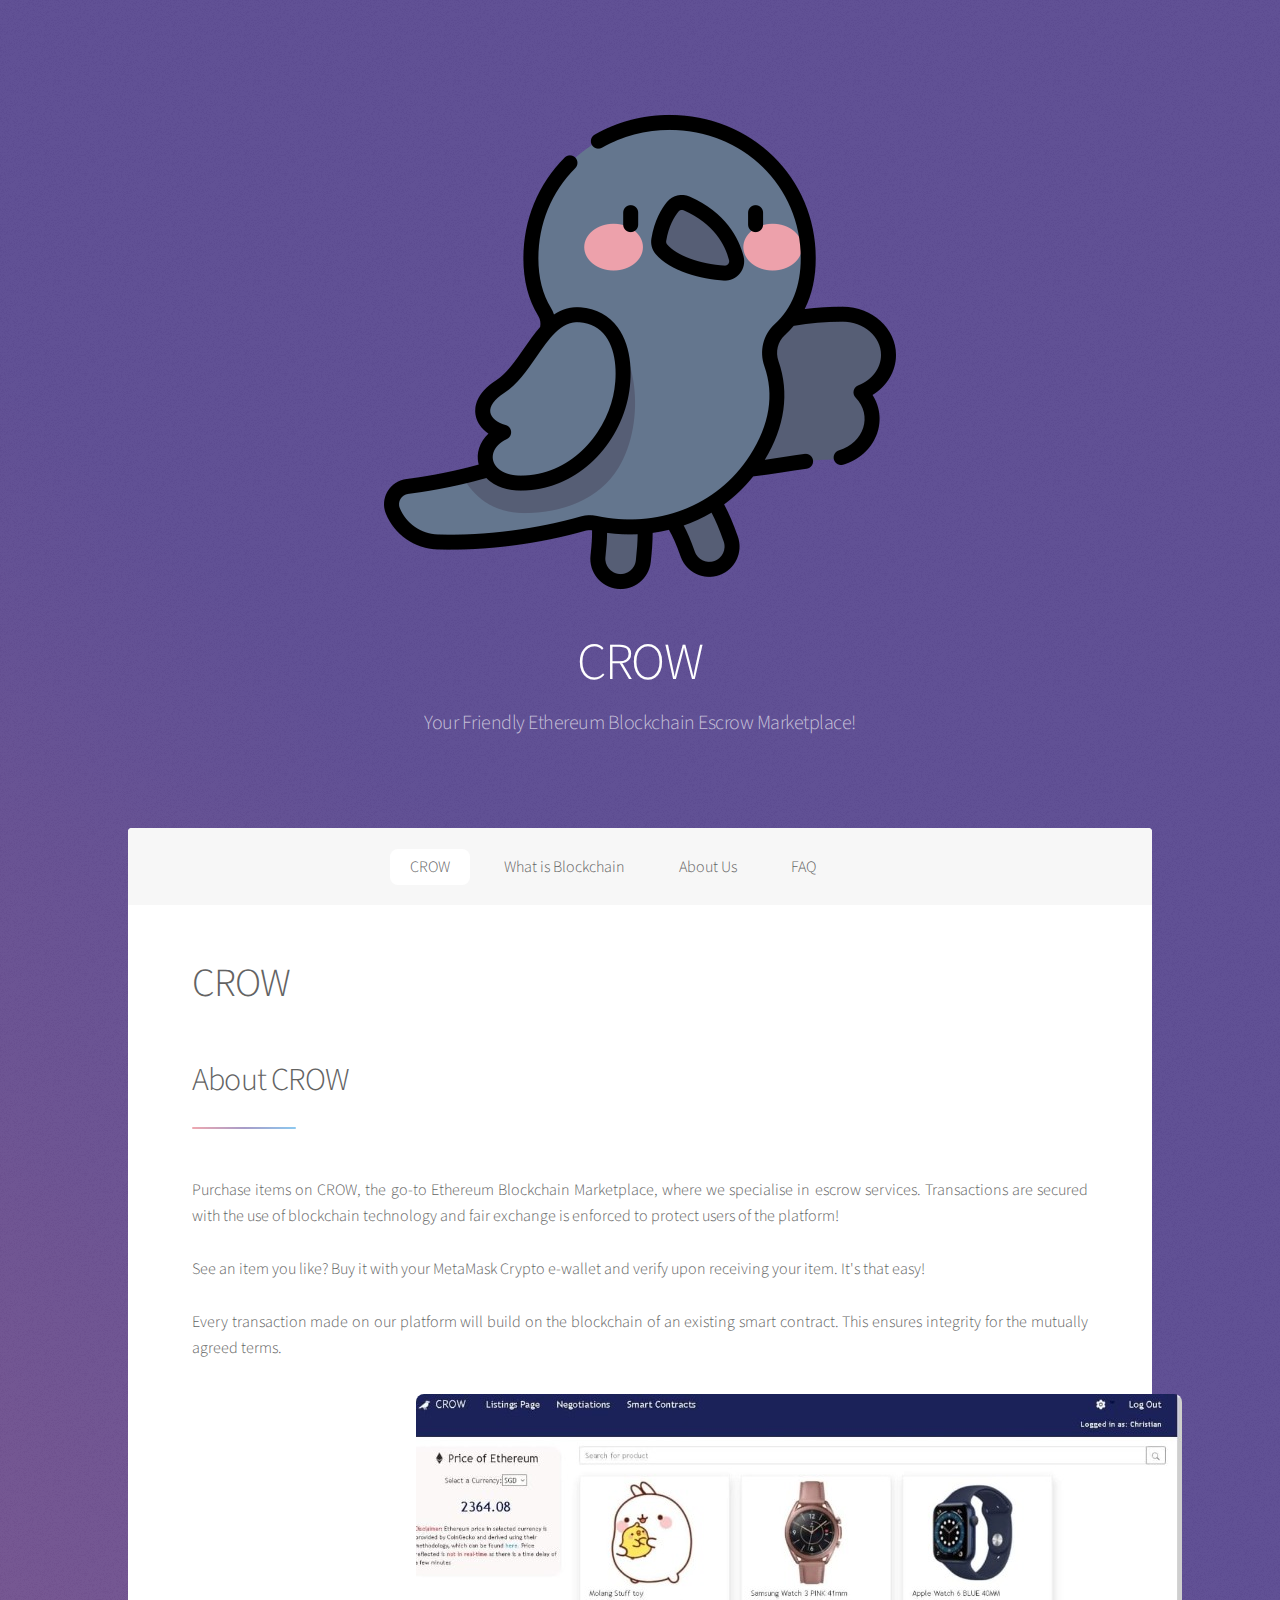
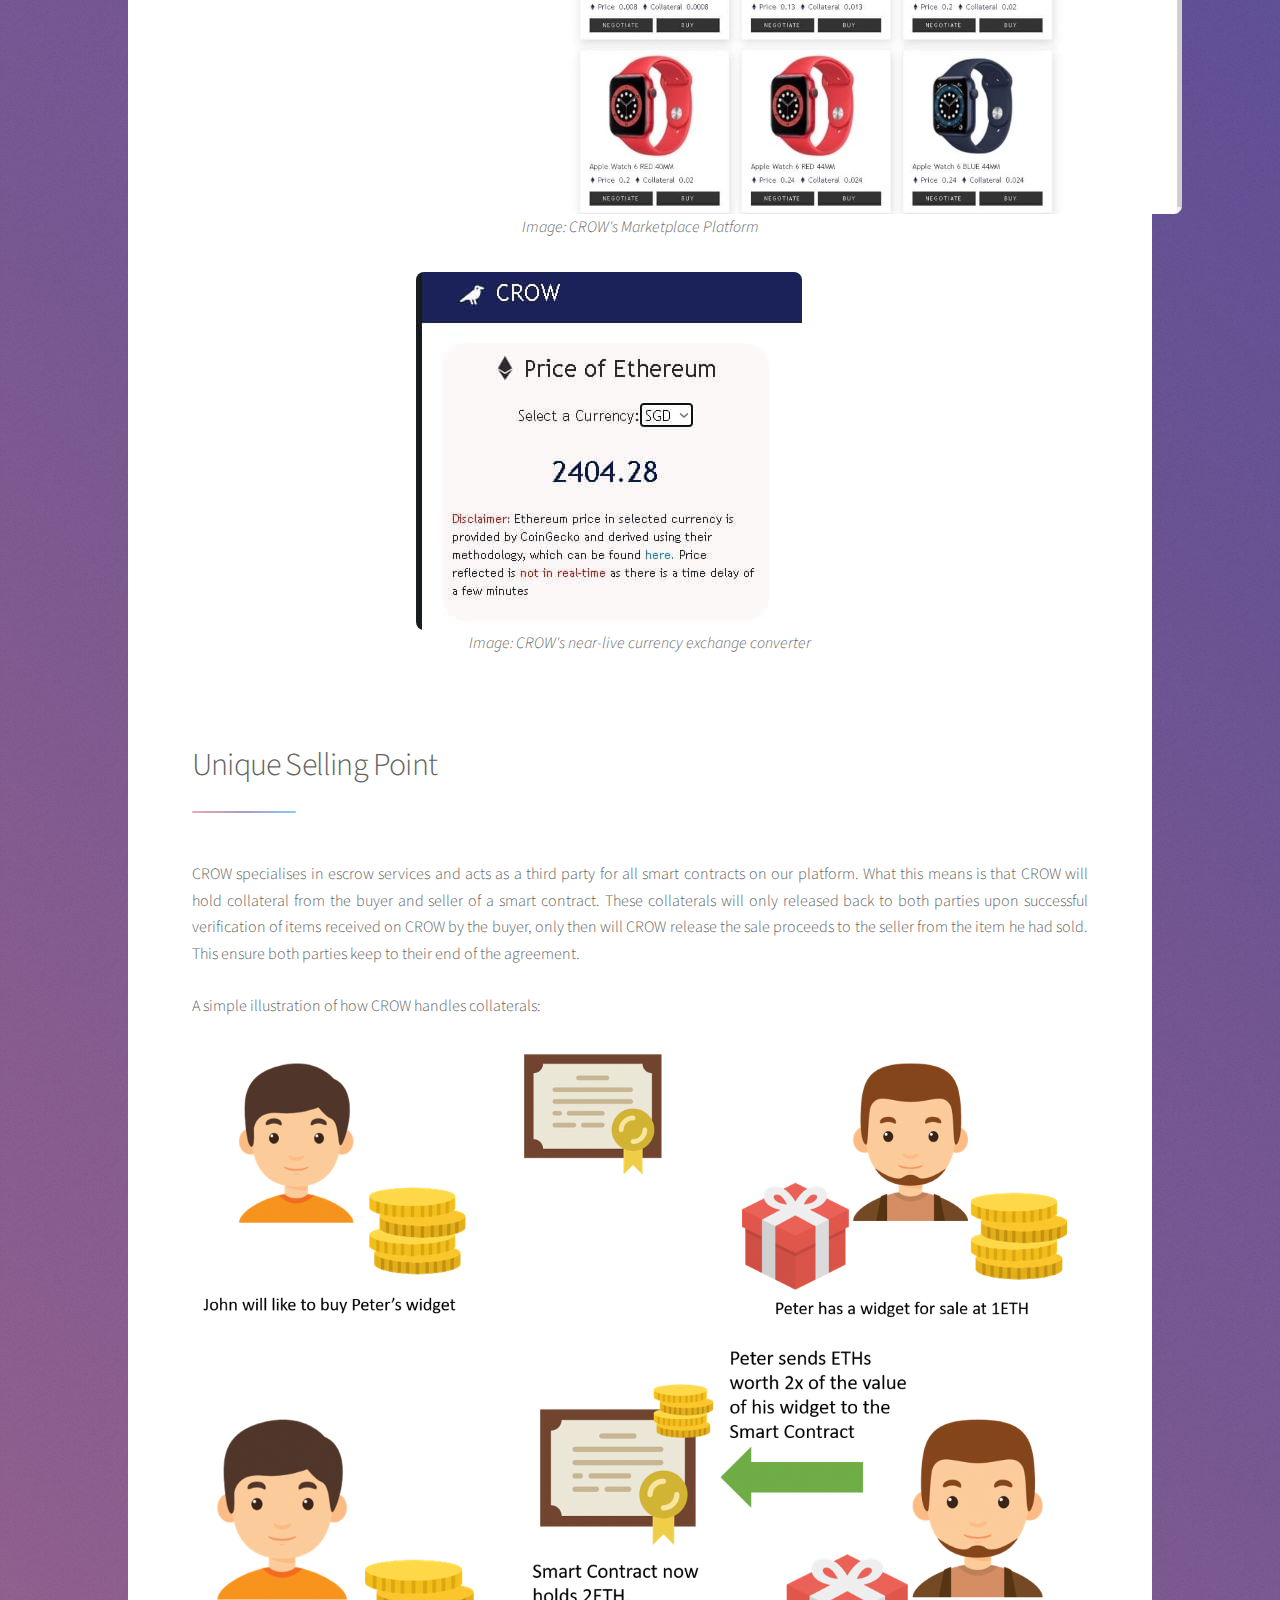
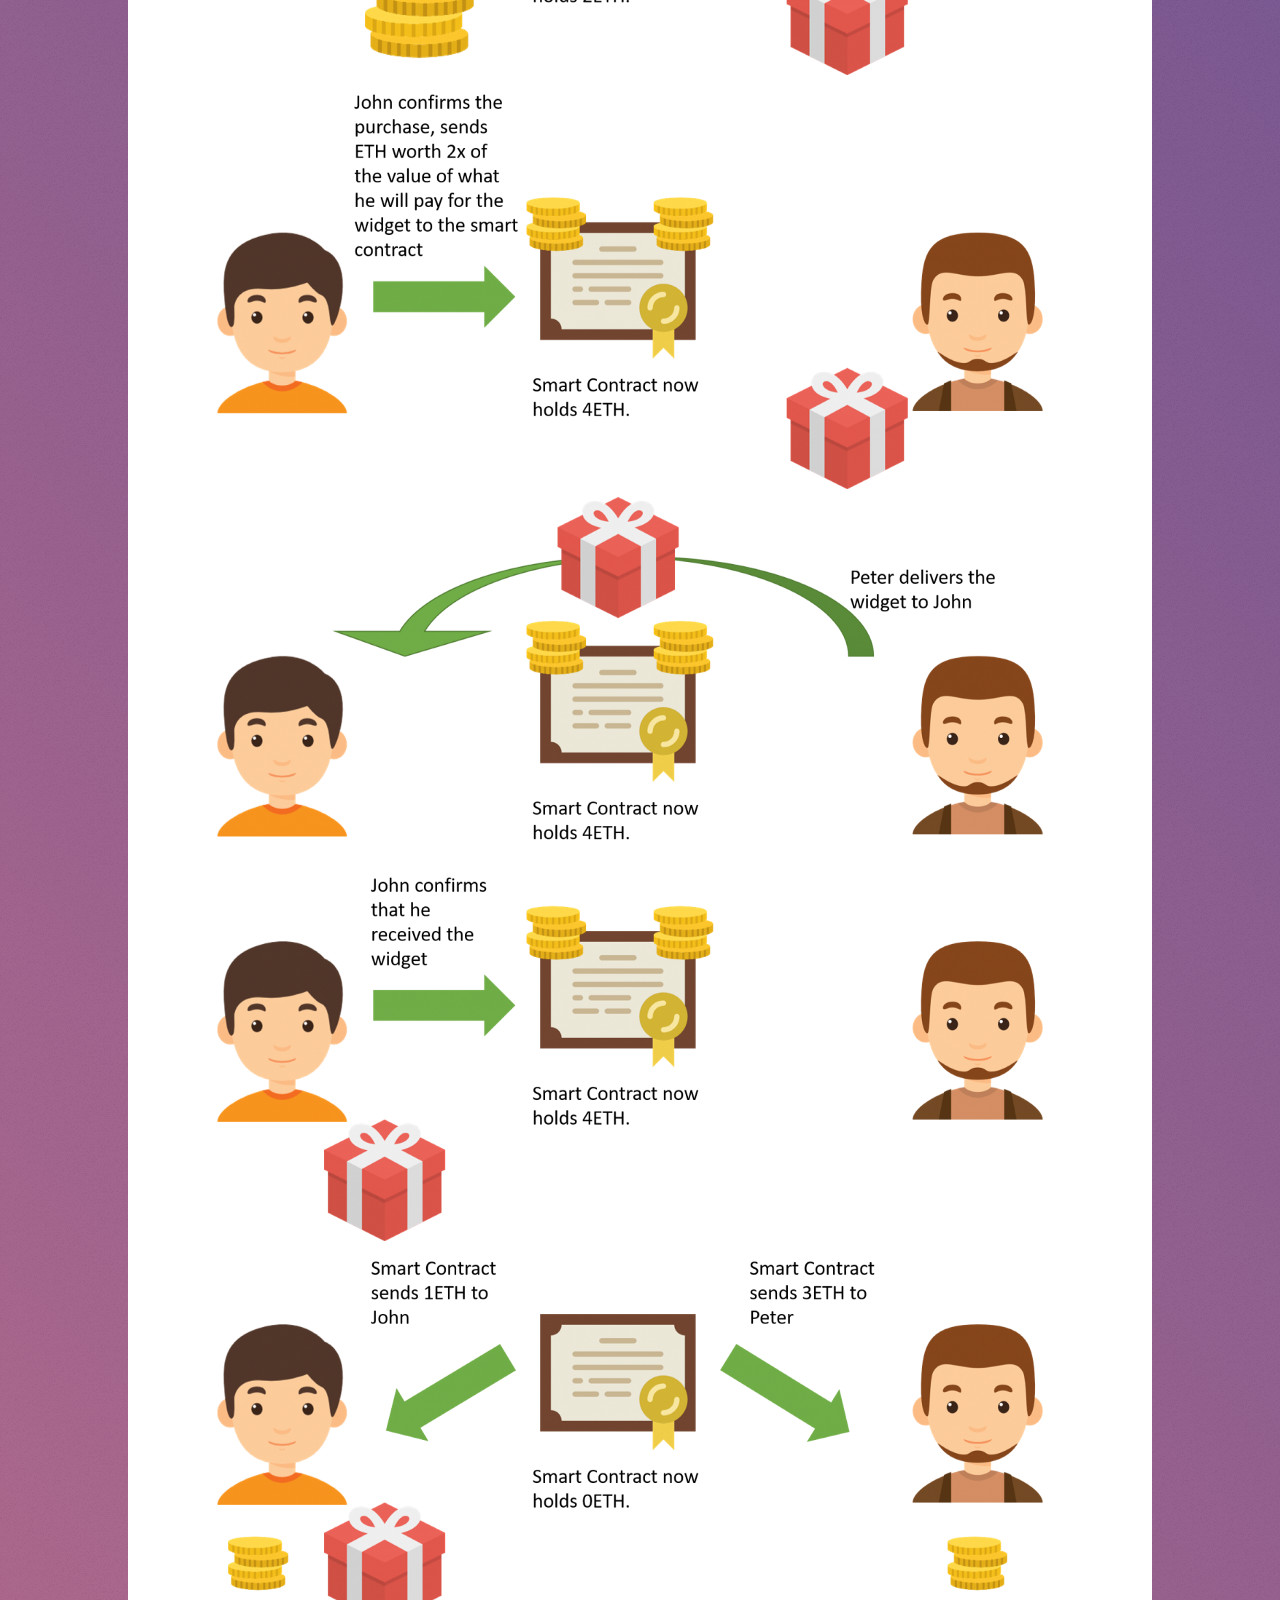
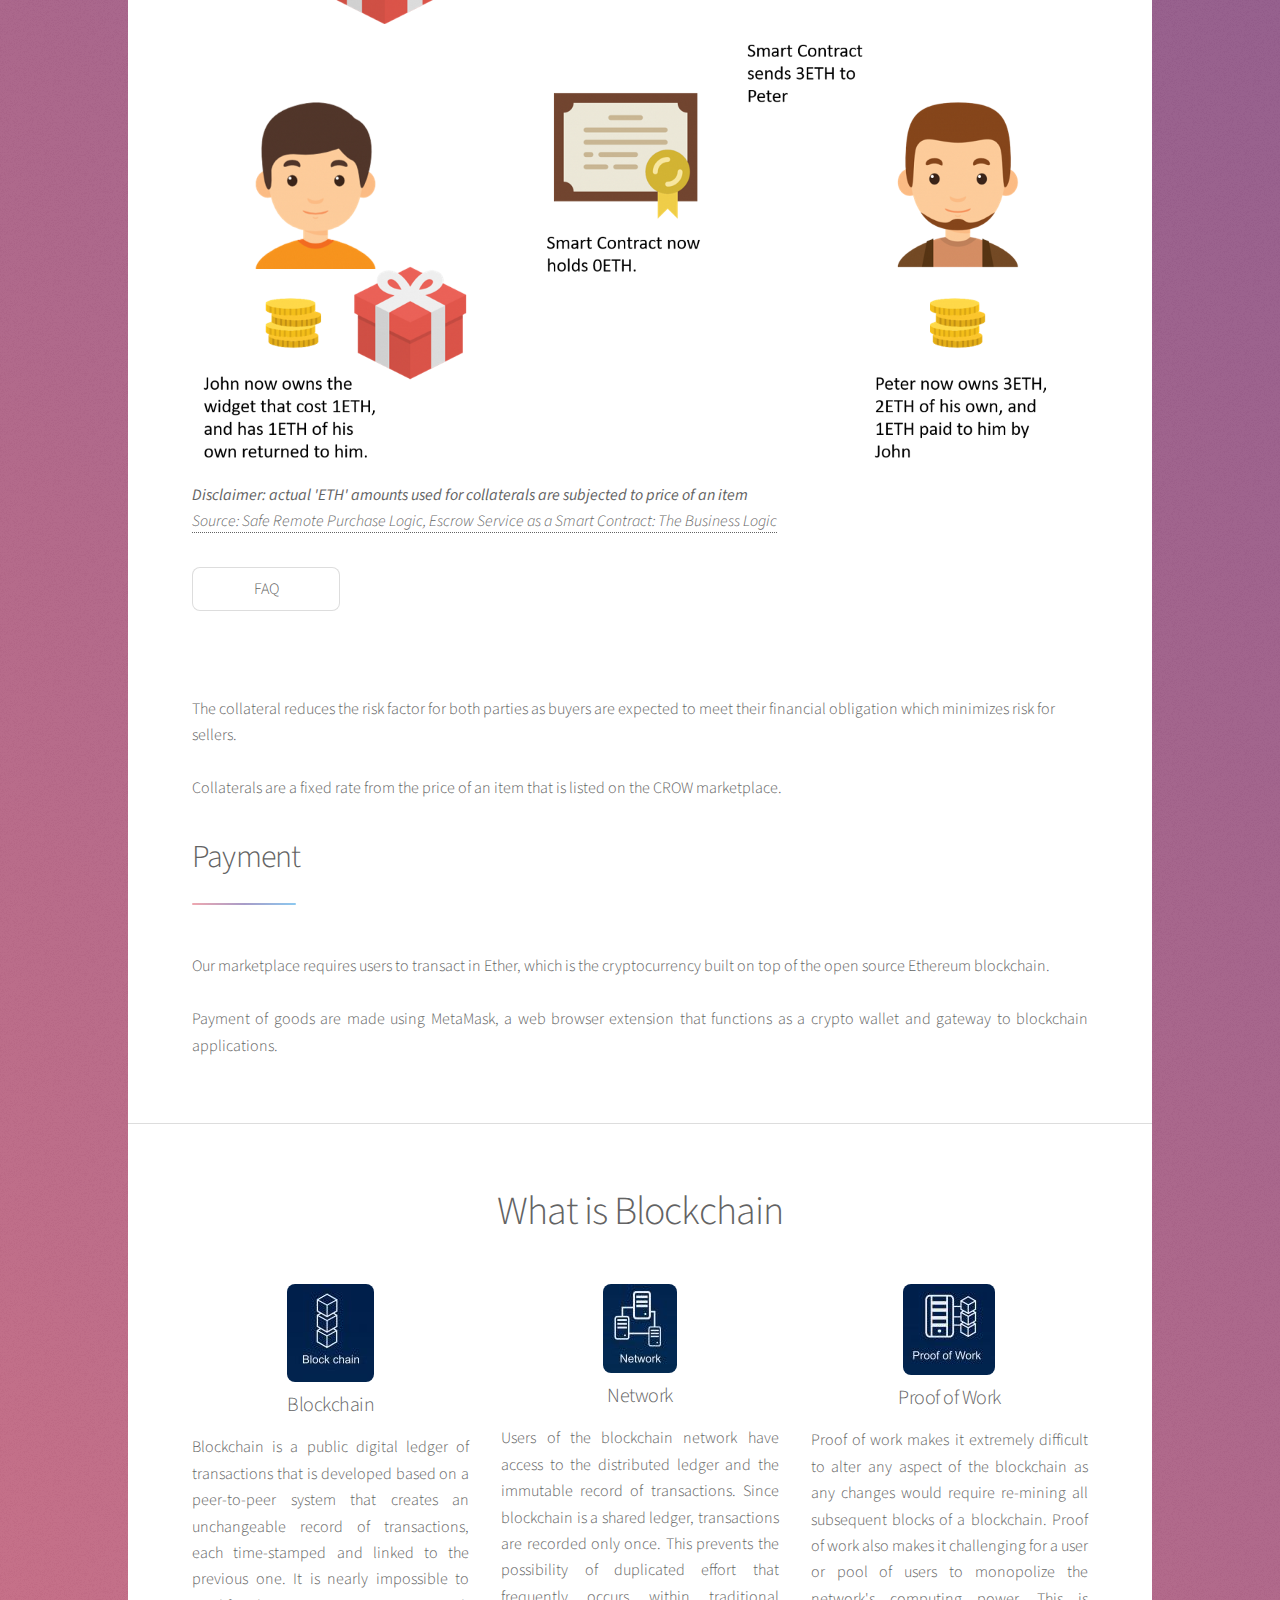
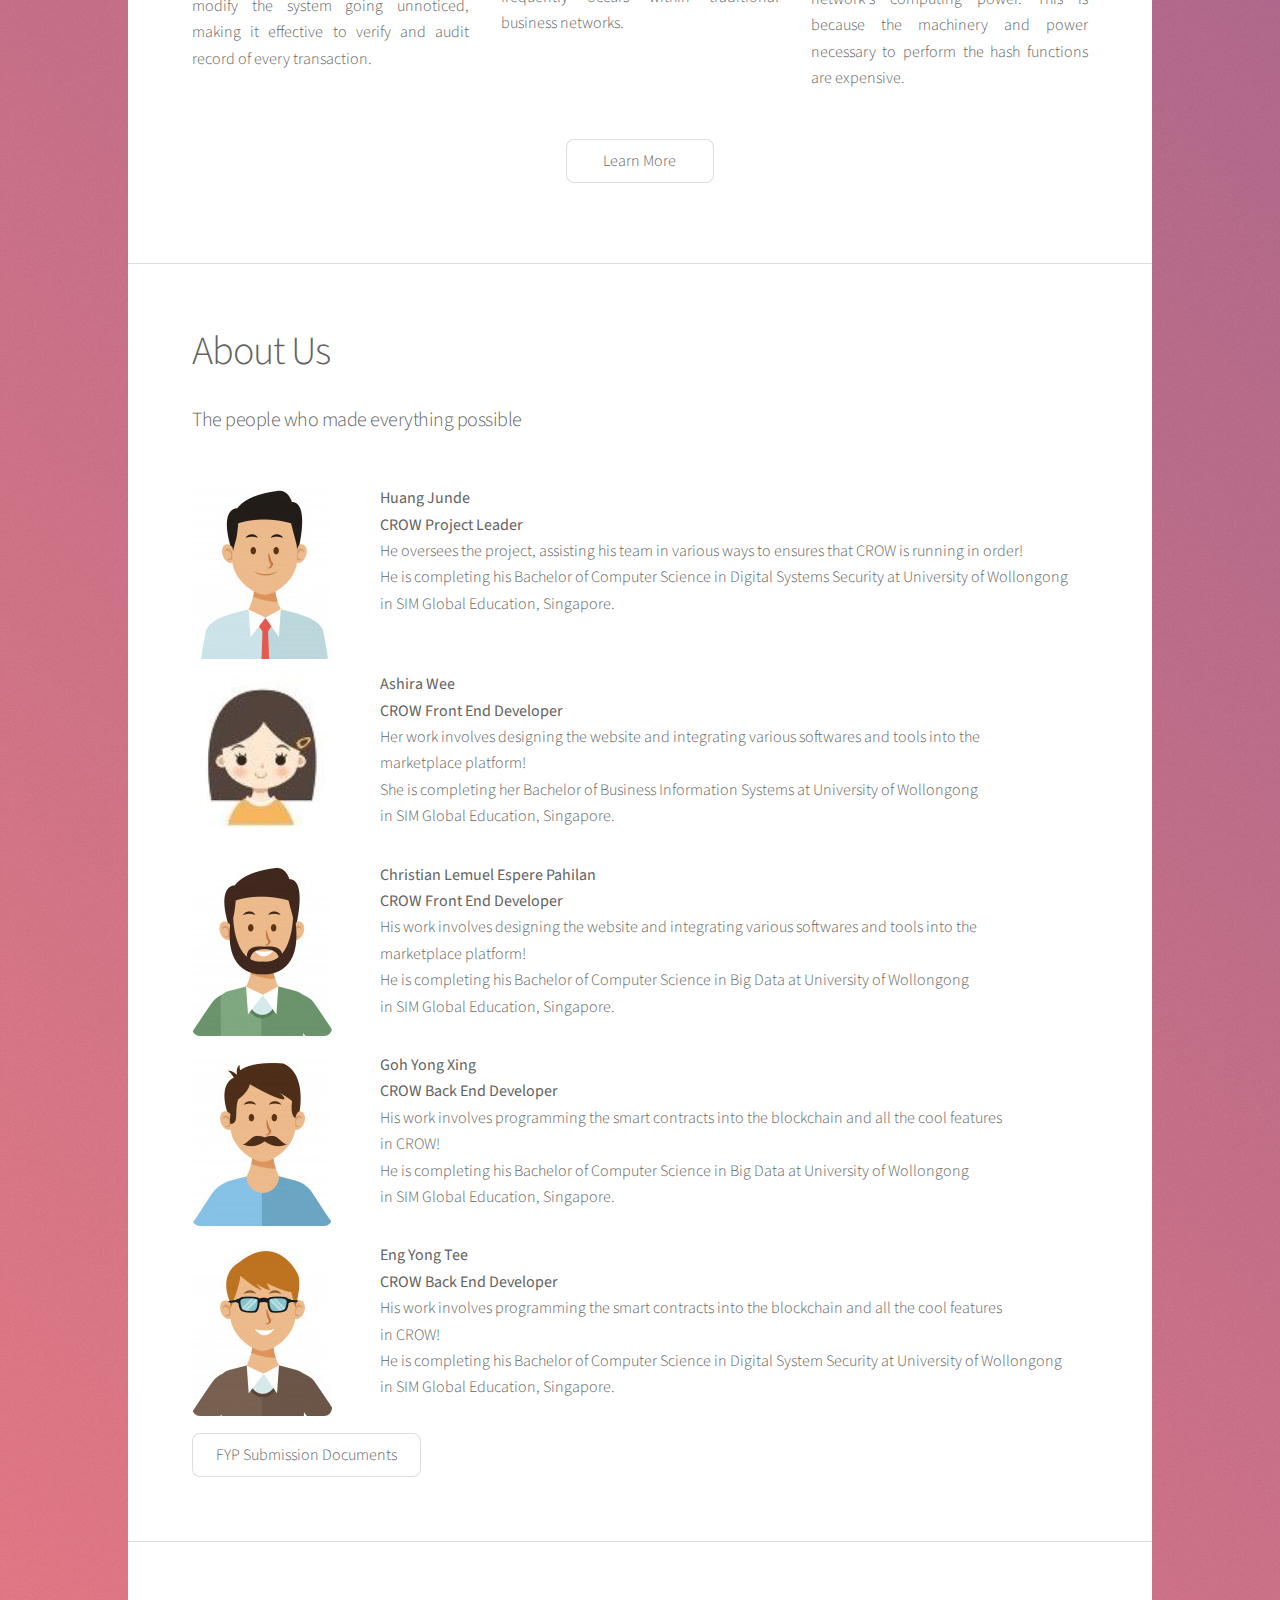
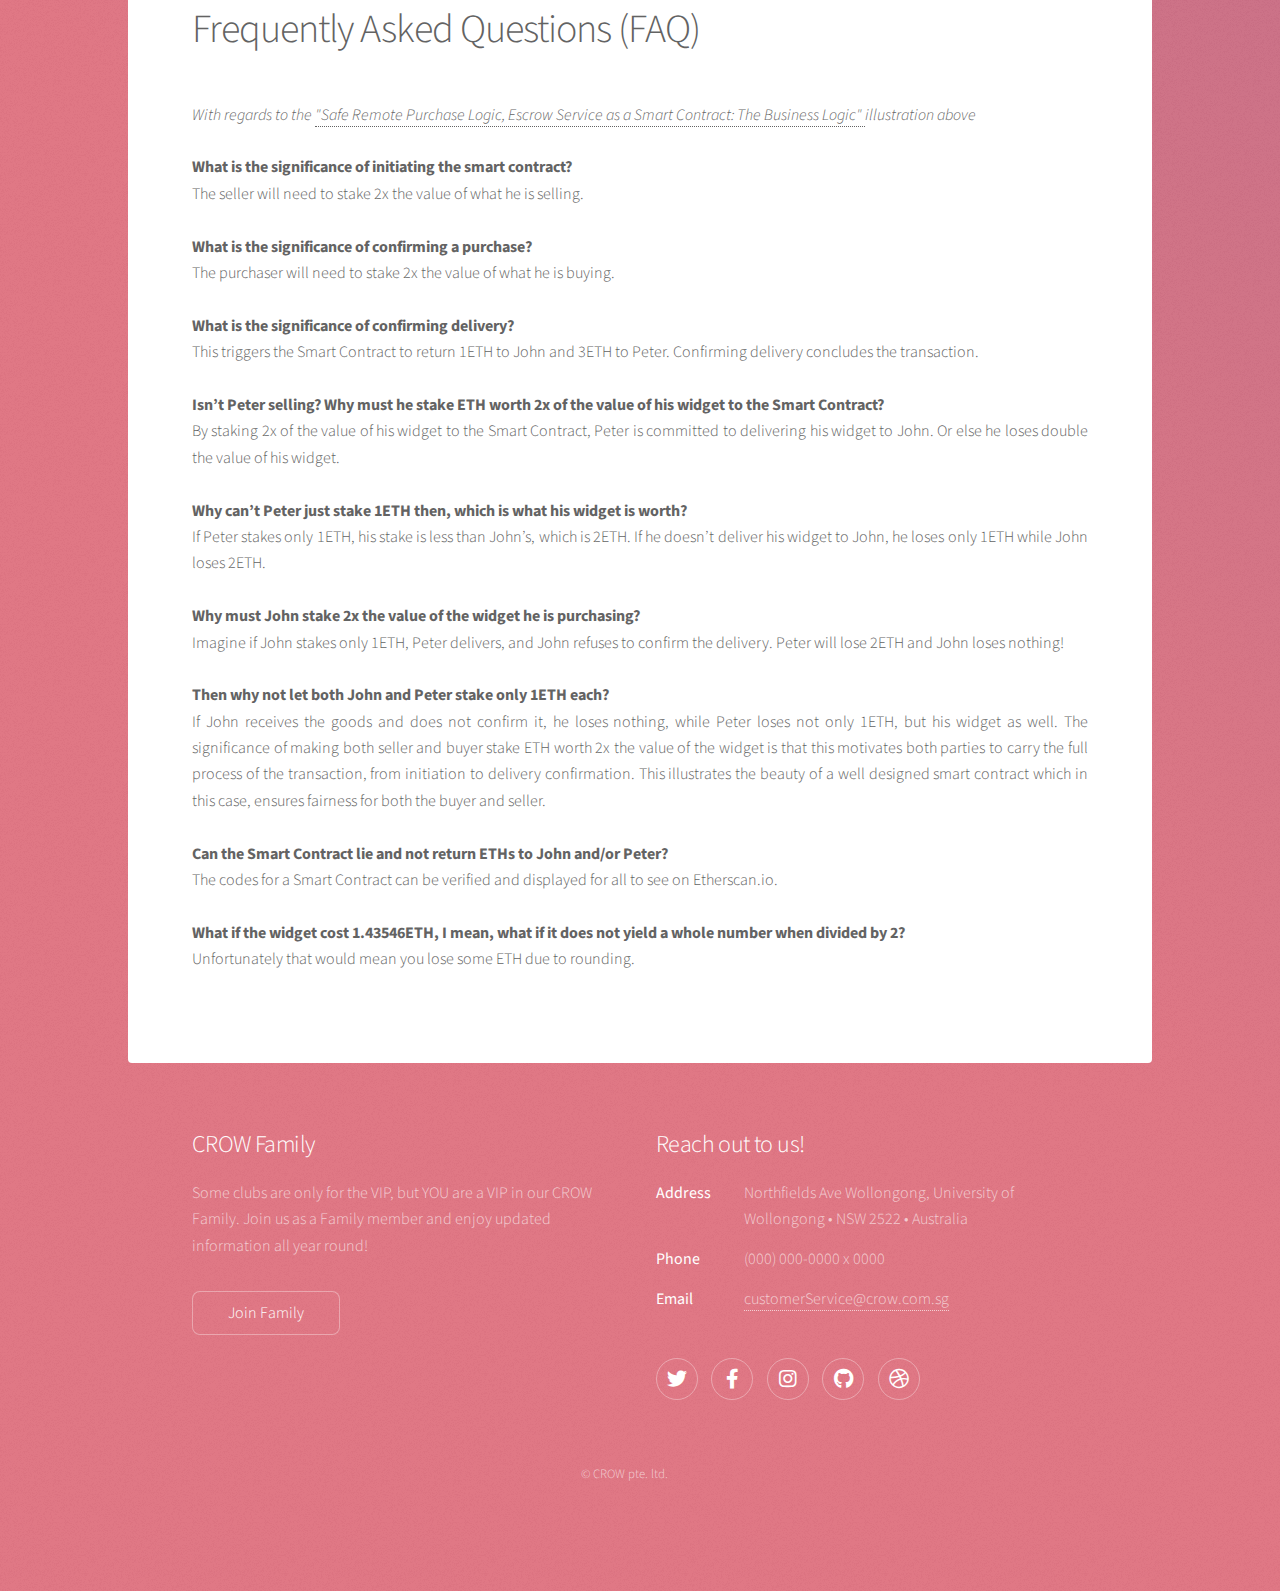
==== commit 4c958e1d: "Change downloadable zip to URL directing to GoogleDrive" ====
--- a/index.html
+++ b/index.html
@@ -10,7 +10,6 @@
 		<meta charset="utf-8" />
 		<meta name="viewport" content="width=device-width, initial-scale=1, user-scalable=no" />
 		<link rel="stylesheet" href="assets/css/main.css" />
-		<link rel="icon" href = "images/crow.png">
 		<noscript><link rel="stylesheet" href="assets/css/noscript.css" /></noscript>
 	</head>
 	<body class="is-preload">
@@ -240,7 +239,7 @@
 								
 
 								<ul class="actions">
-									<li><a href="websiteZipSubmission.zip" target="blank" class="button">Documentations</a></li>
+									<li><a href="https://drive.google.com/drive/folders/18EbfxzzDxorGHcdMOuUcLhylAy7VZyfm?usp=sharing" target="blank" class="button">FYP Submission Documents</a></li>
 								</ul>
 
 							</section>
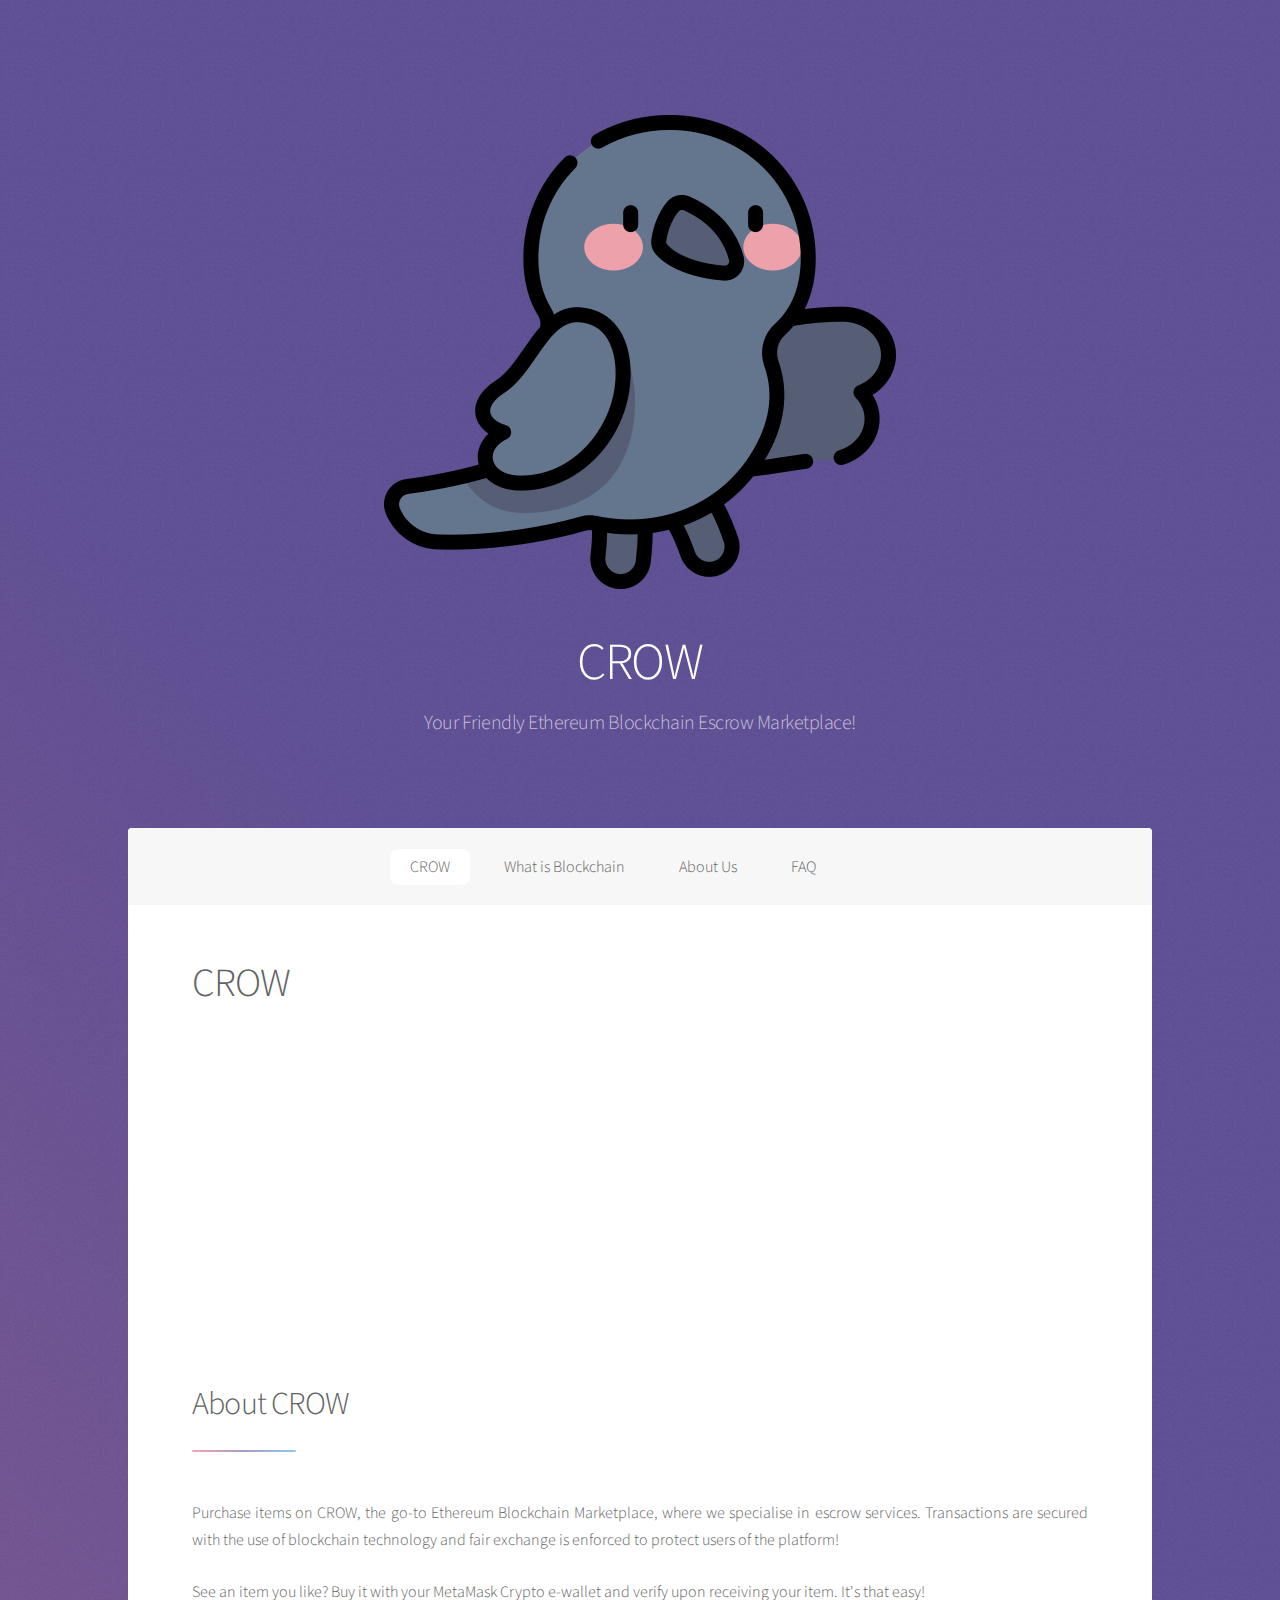
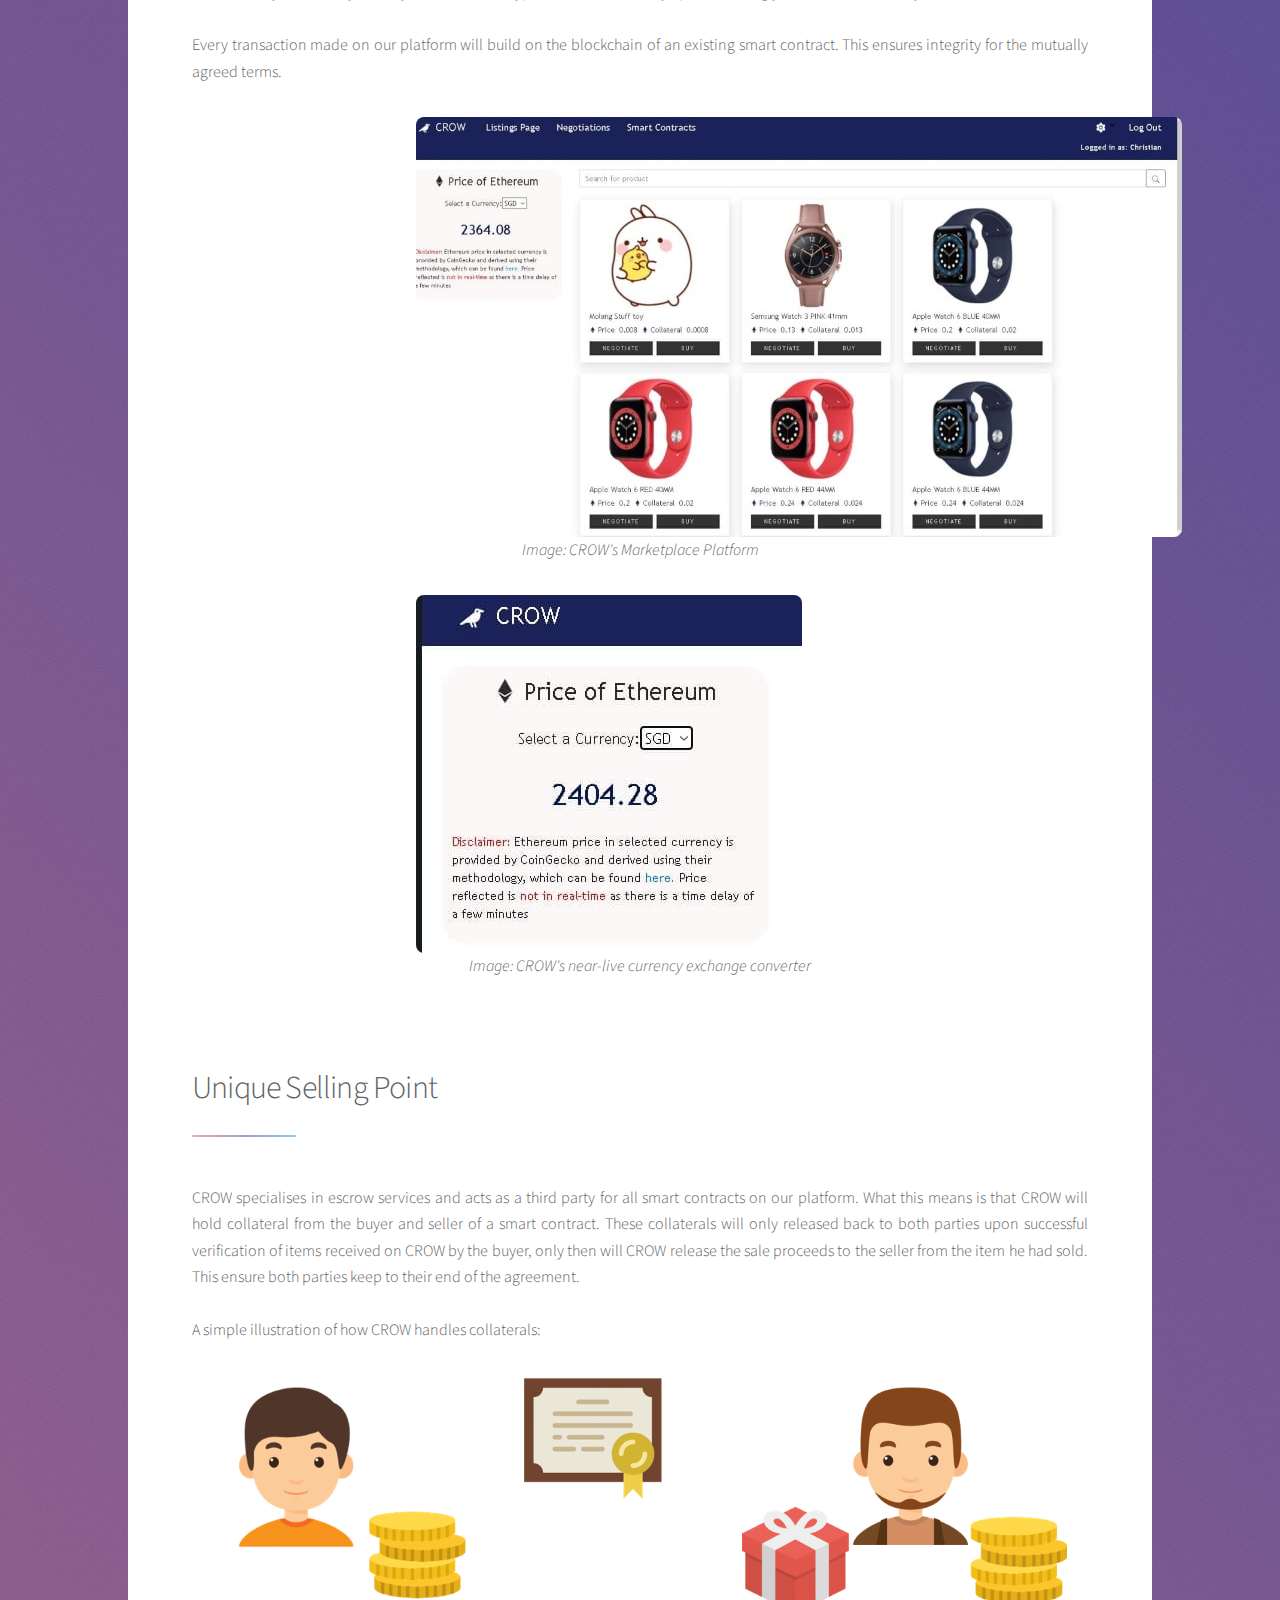
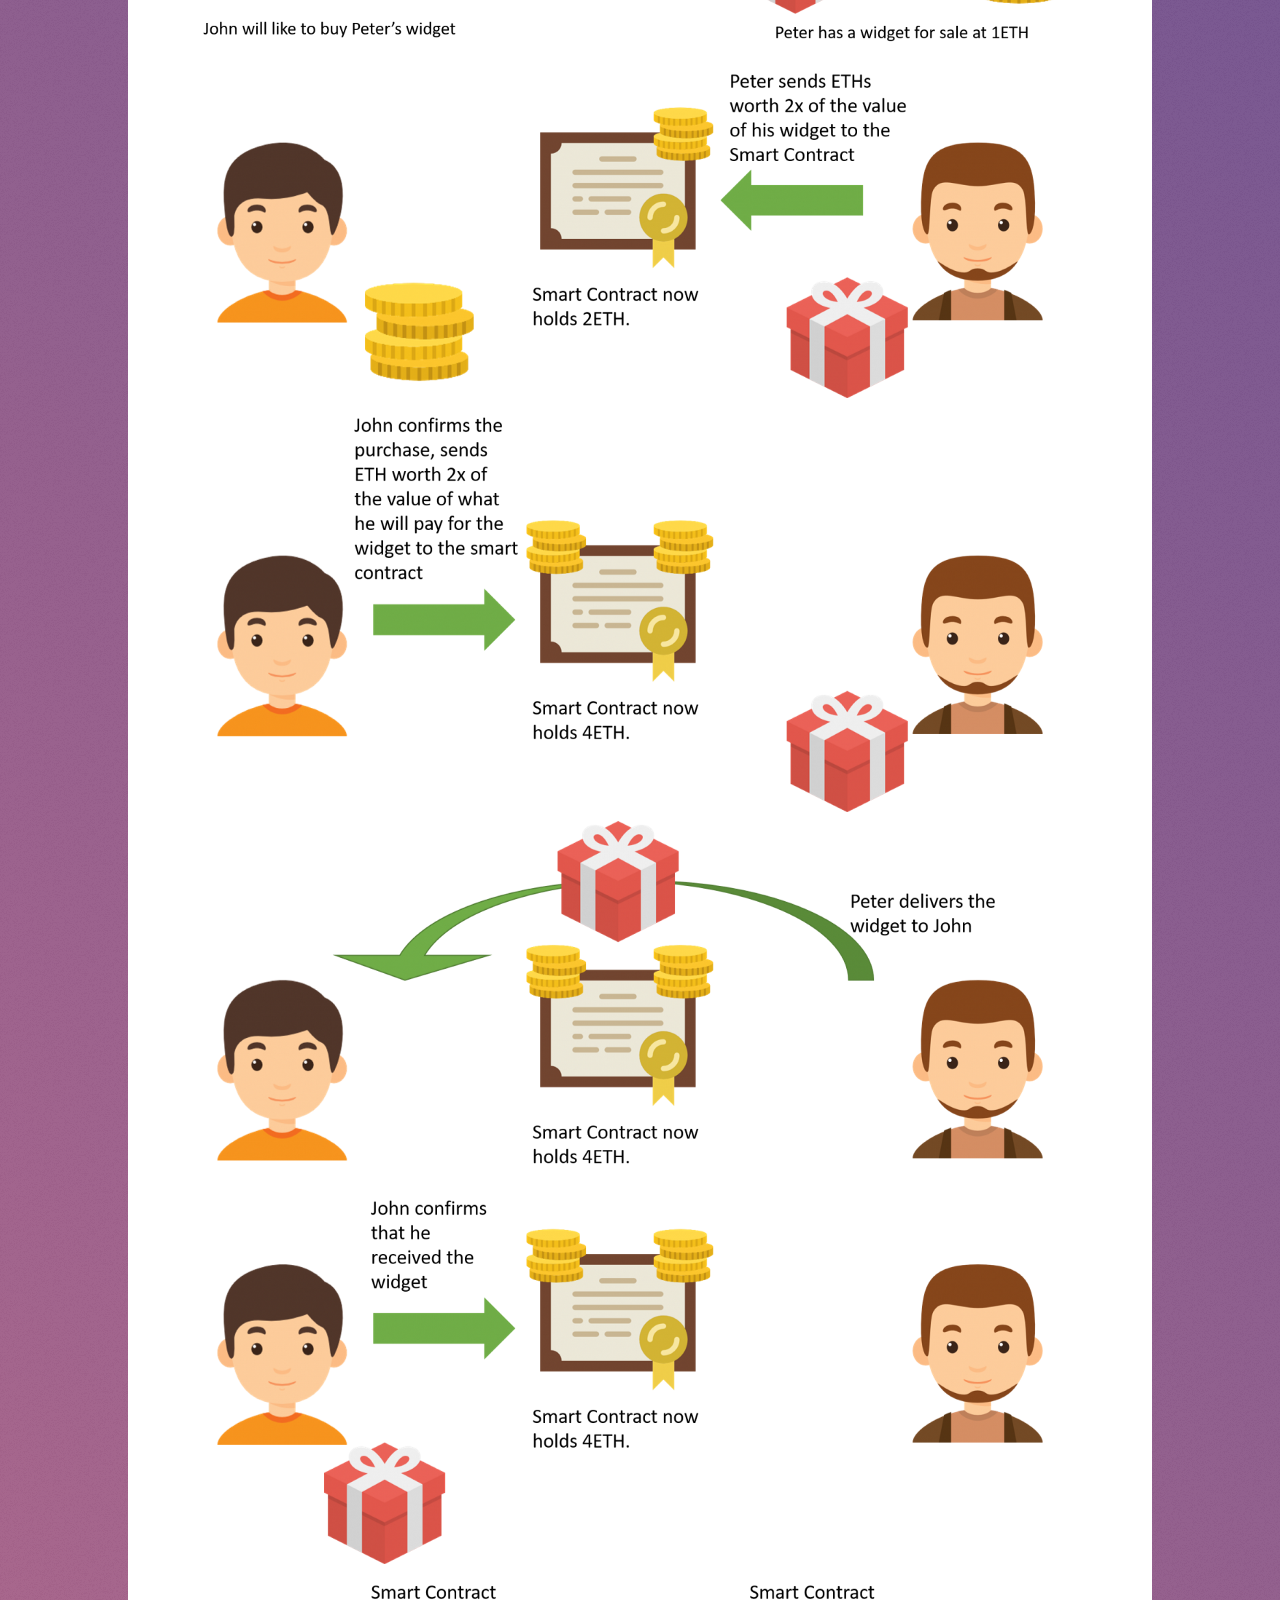
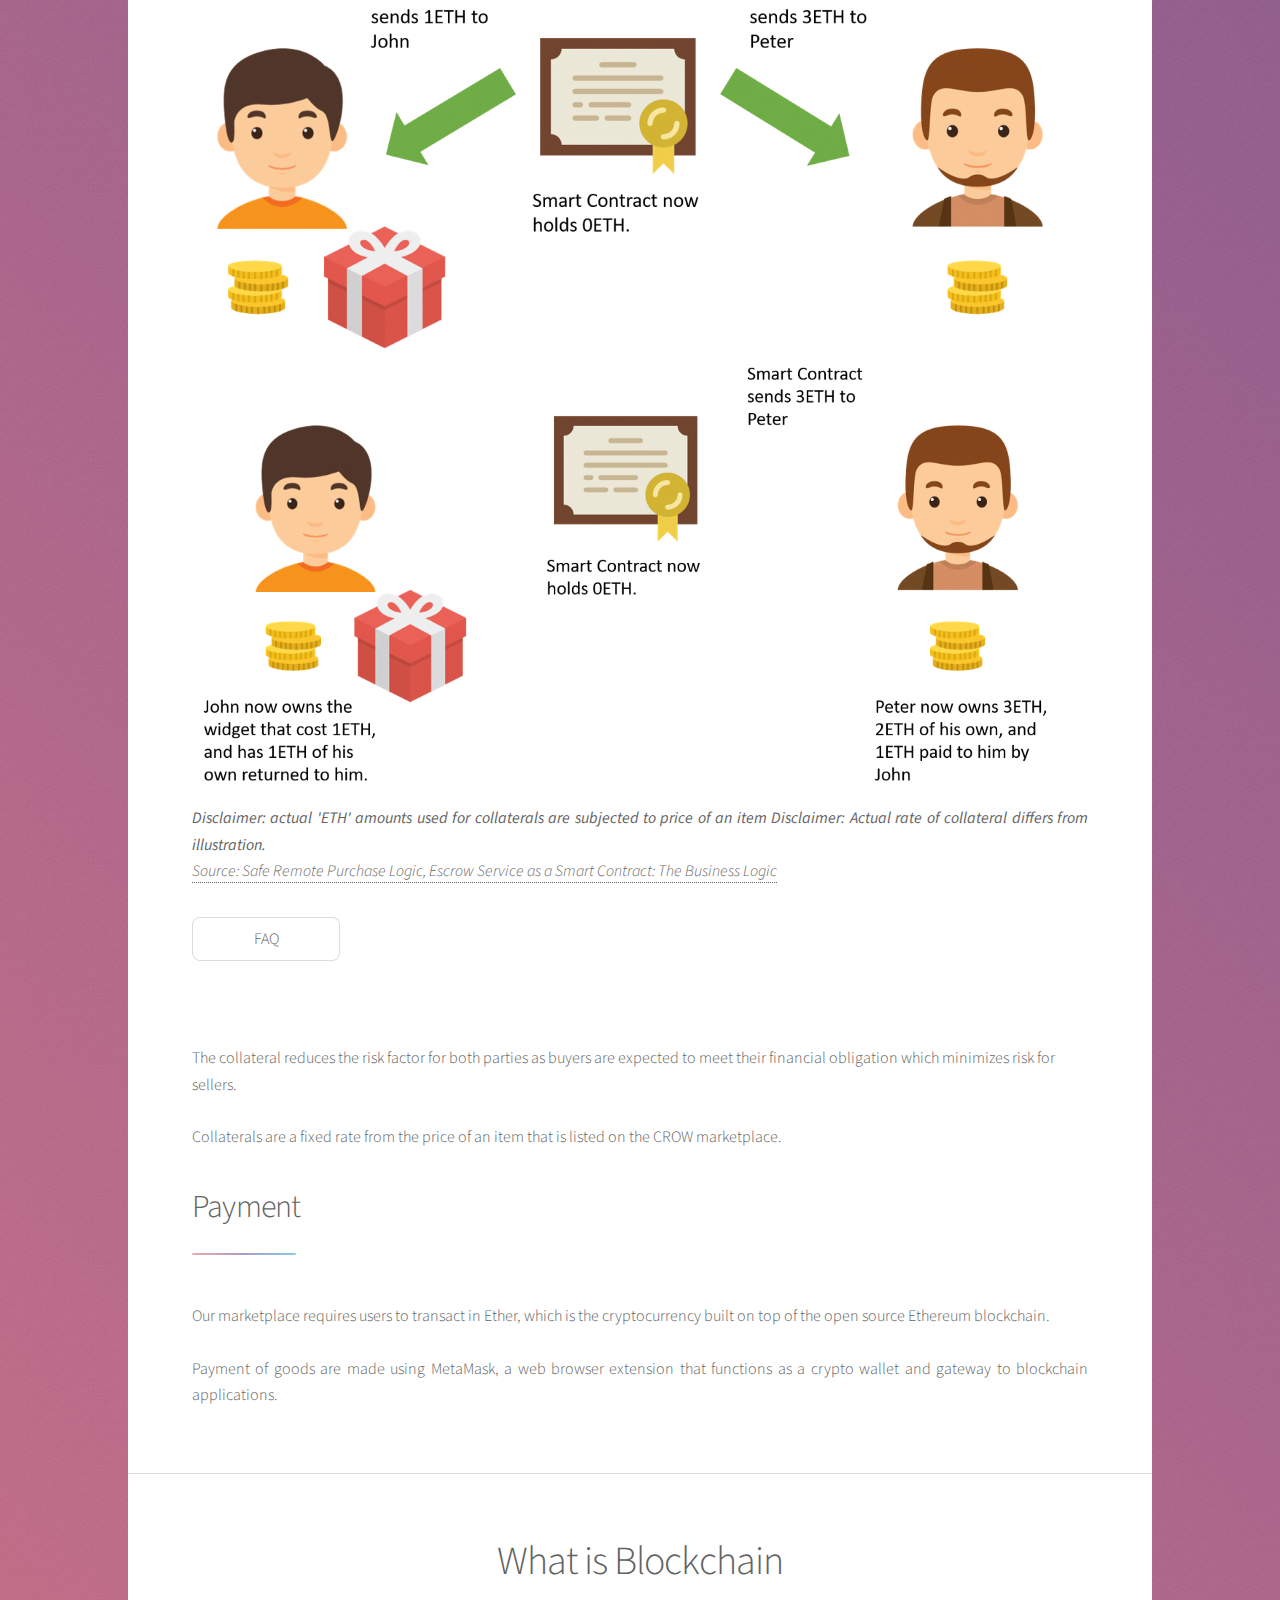
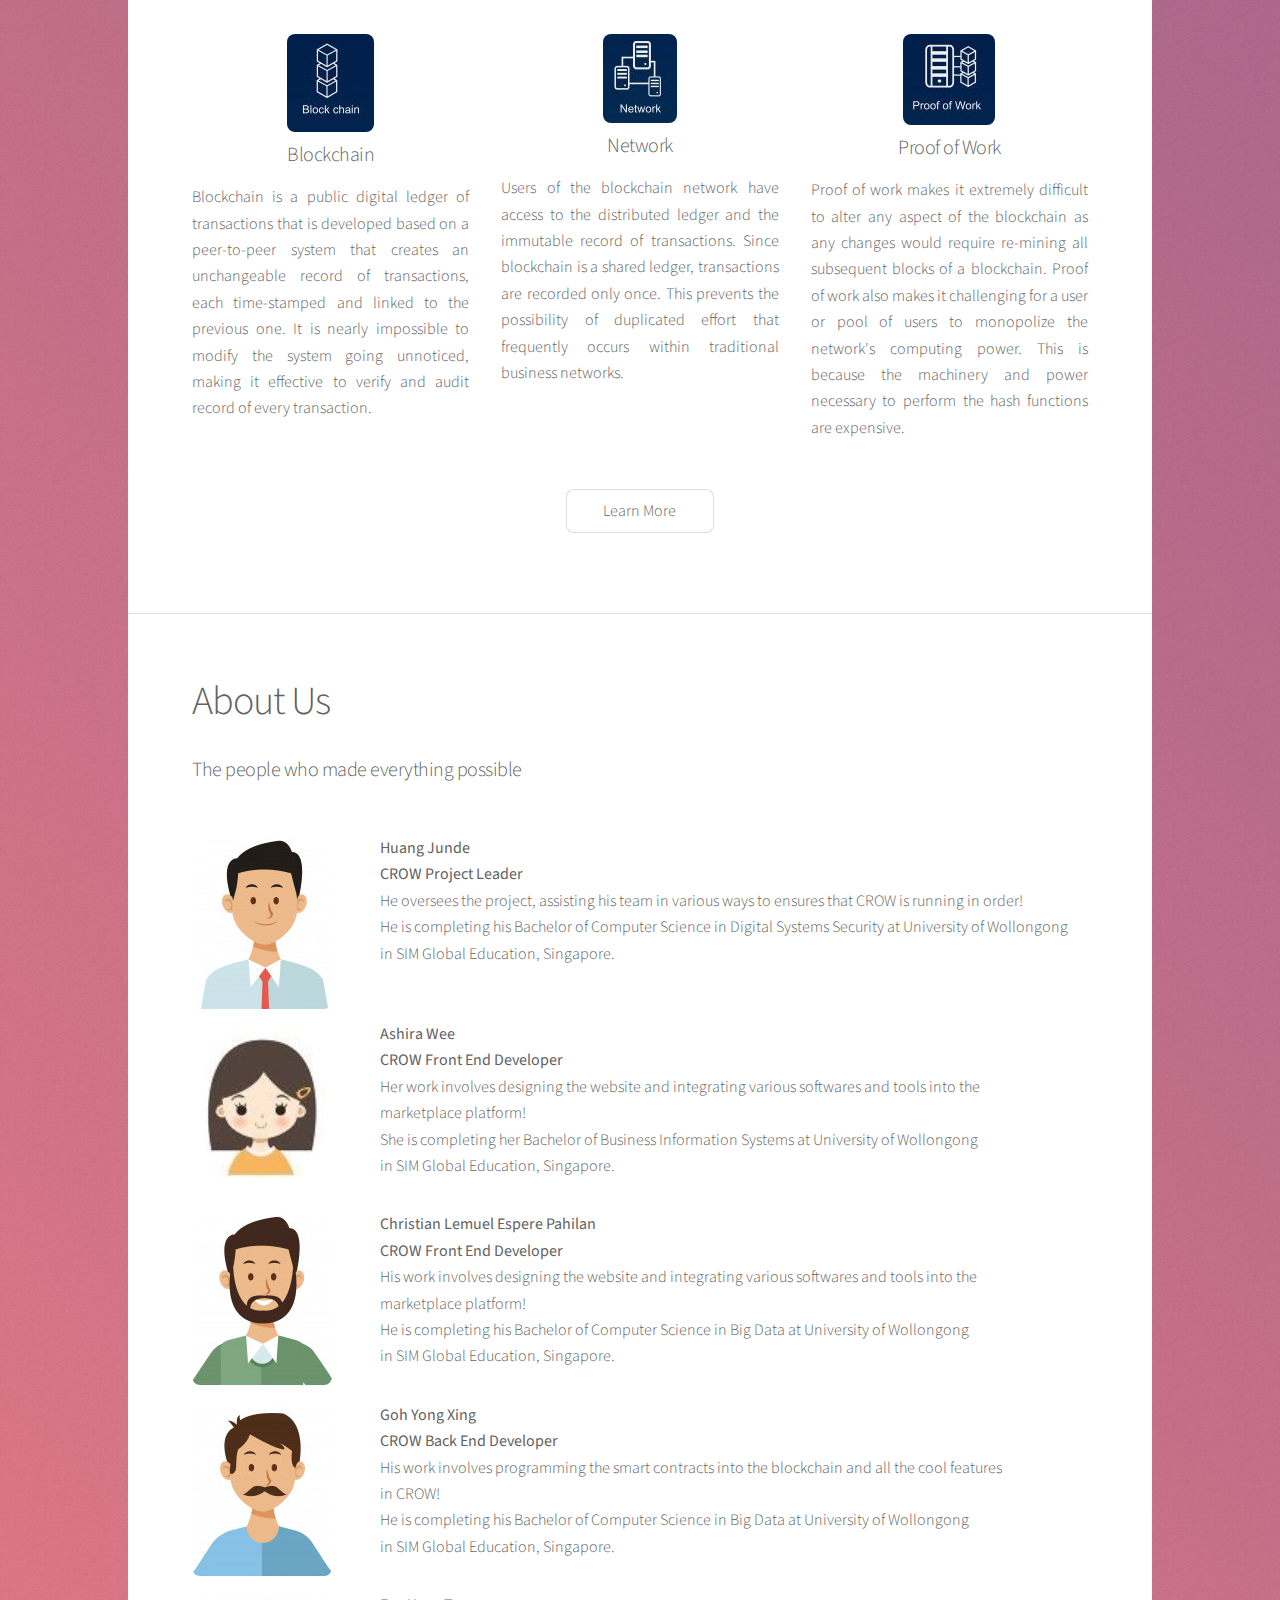
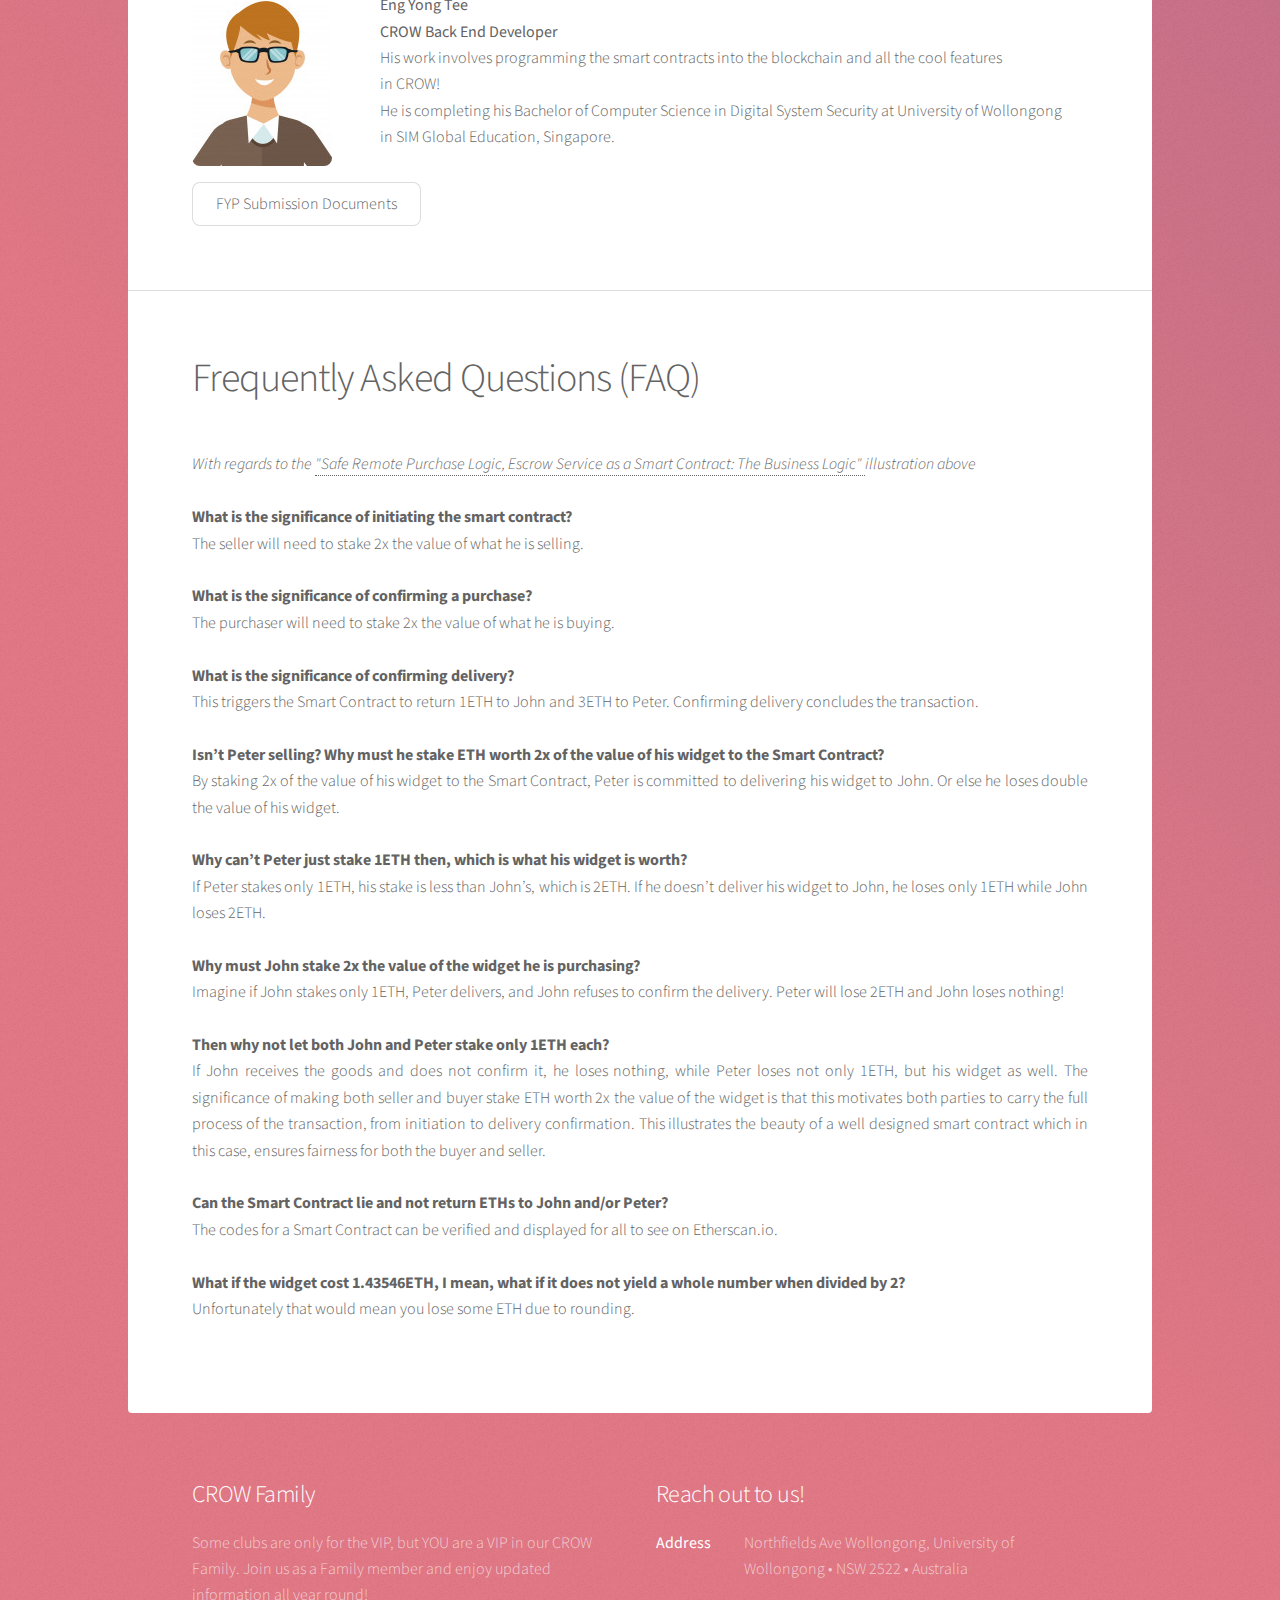
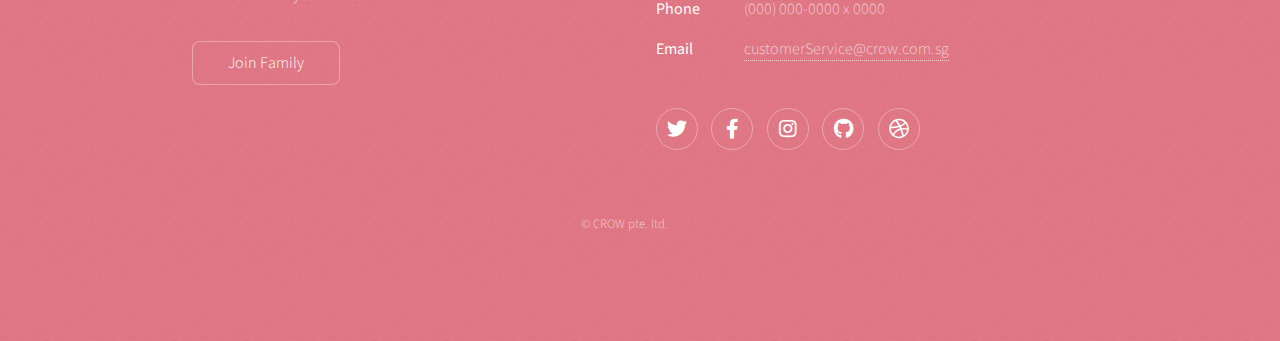
==== commit 37d1fcd8: "add video trailer" ====
--- a/index.html
+++ b/index.html
@@ -10,6 +10,7 @@
 		<meta charset="utf-8" />
 		<meta name="viewport" content="width=device-width, initial-scale=1, user-scalable=no" />
 		<link rel="stylesheet" href="assets/css/main.css" />
+		<link rel="icon" href = "images/crow.png">
 		<noscript><link rel="stylesheet" href="assets/css/noscript.css" /></noscript>
 	</head>
 	<body class="is-preload">
@@ -45,7 +46,10 @@
 										<header class="major">
 										<h1>CROW</h1>
 										</header>
+										<iframe width="420" height="315"
+										src="https://www.youtube.com/embed/tgbNymZ7vqY%22%3E"></iframe>
 										
+
 										<header class="major">
 										<h2>About CROW</h2>
 										</header>
@@ -102,6 +106,7 @@
 											
 											<i>
 											<b>Disclaimer: actual 'ETH' amounts used for collaterals are subjected to price of an item</b>
+											<b>Disclaimer: Actual rate of collateral differs from illustration.</b>
 											</br>
 											<a href="https://medium.com/coinmonks/escrow-service-as-a-smart-contract-the-business-logic-5b678ebe1955">
 											Source: Safe Remote Purchase Logic, Escrow Service as a Smart Contract: The Business Logic 
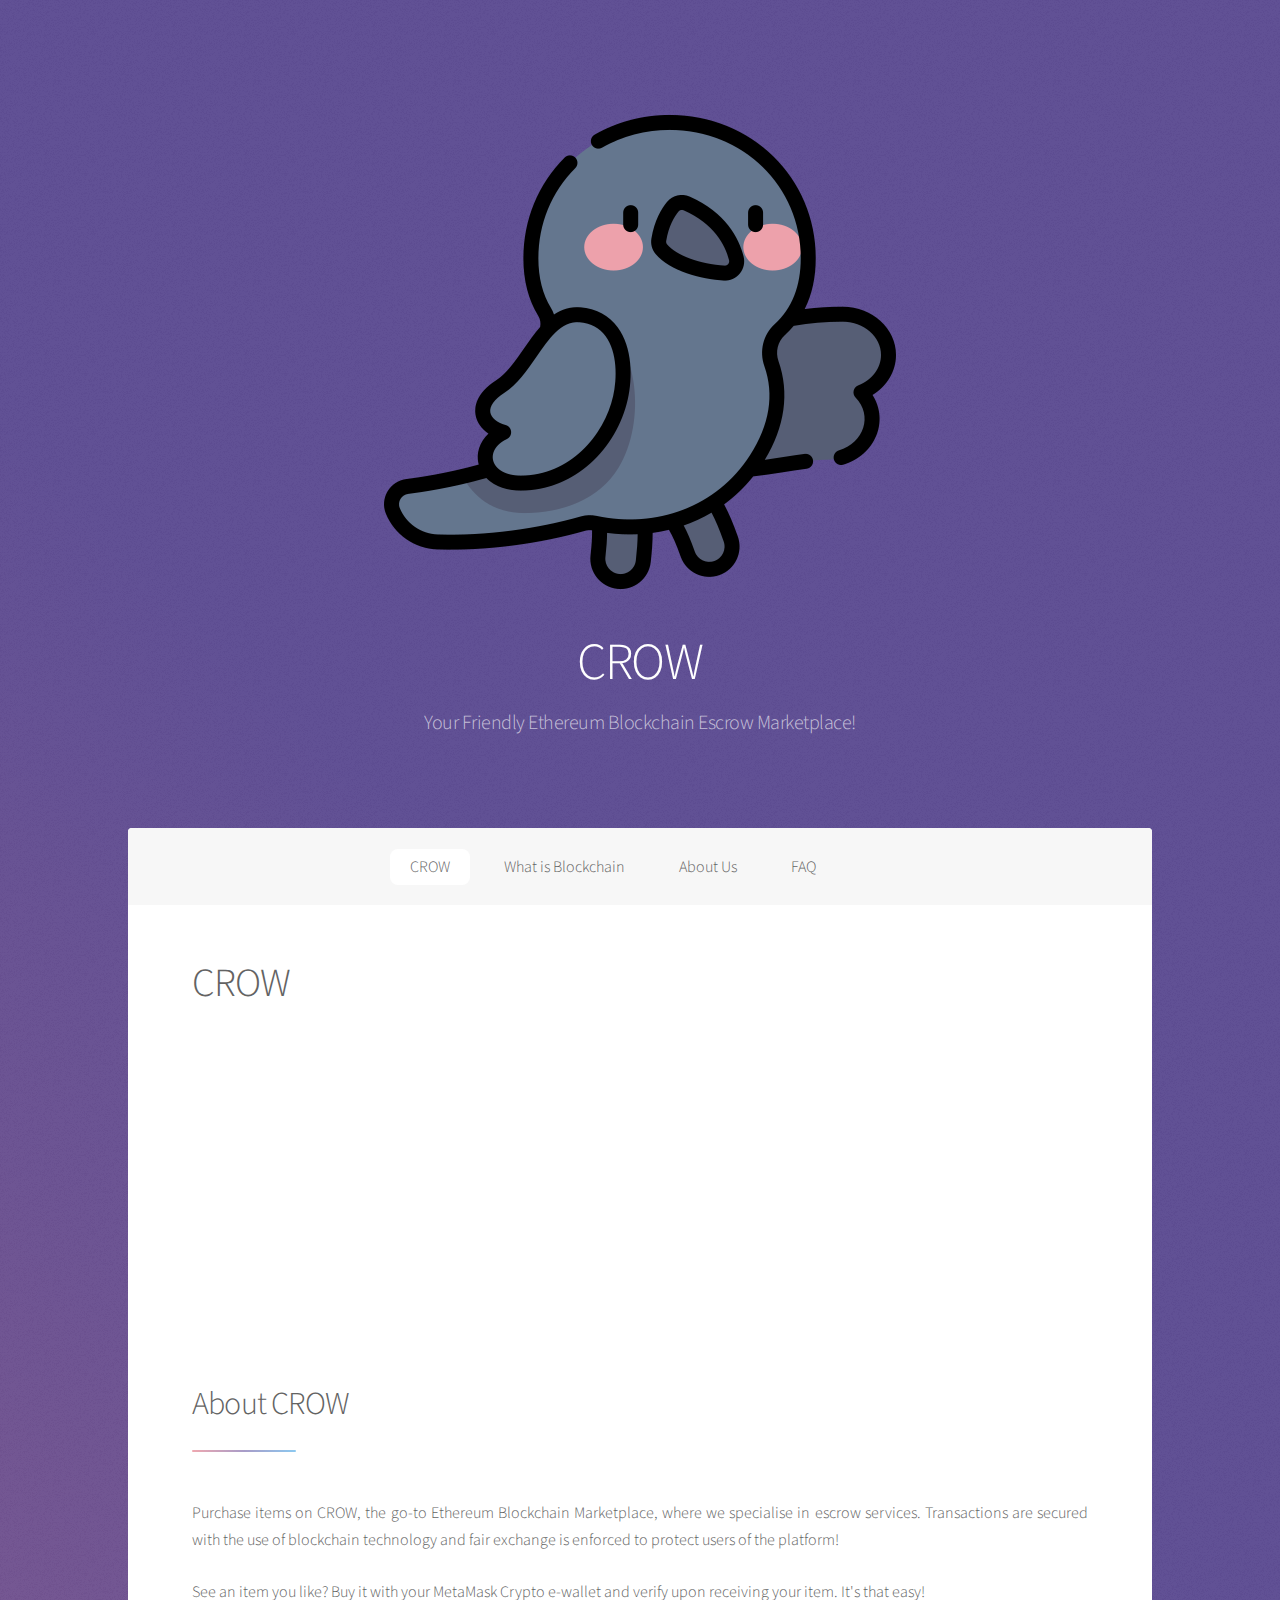
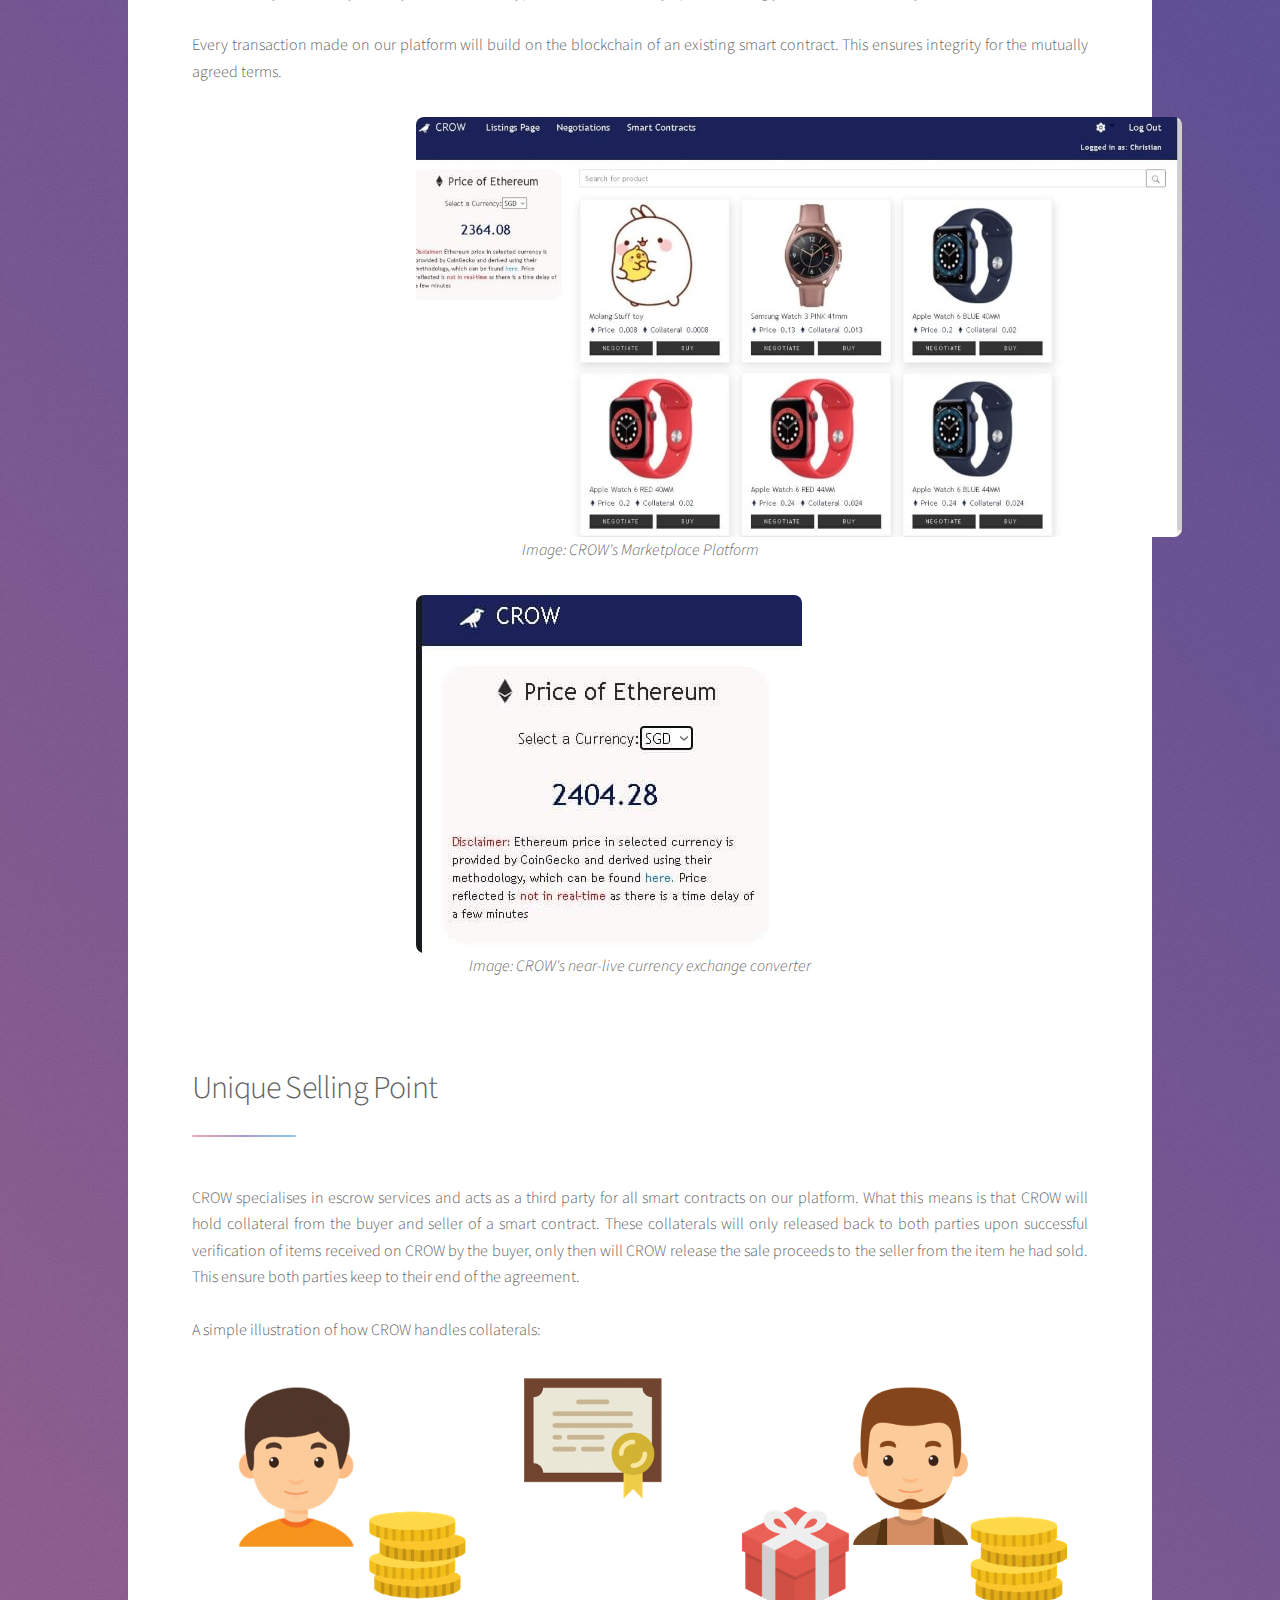
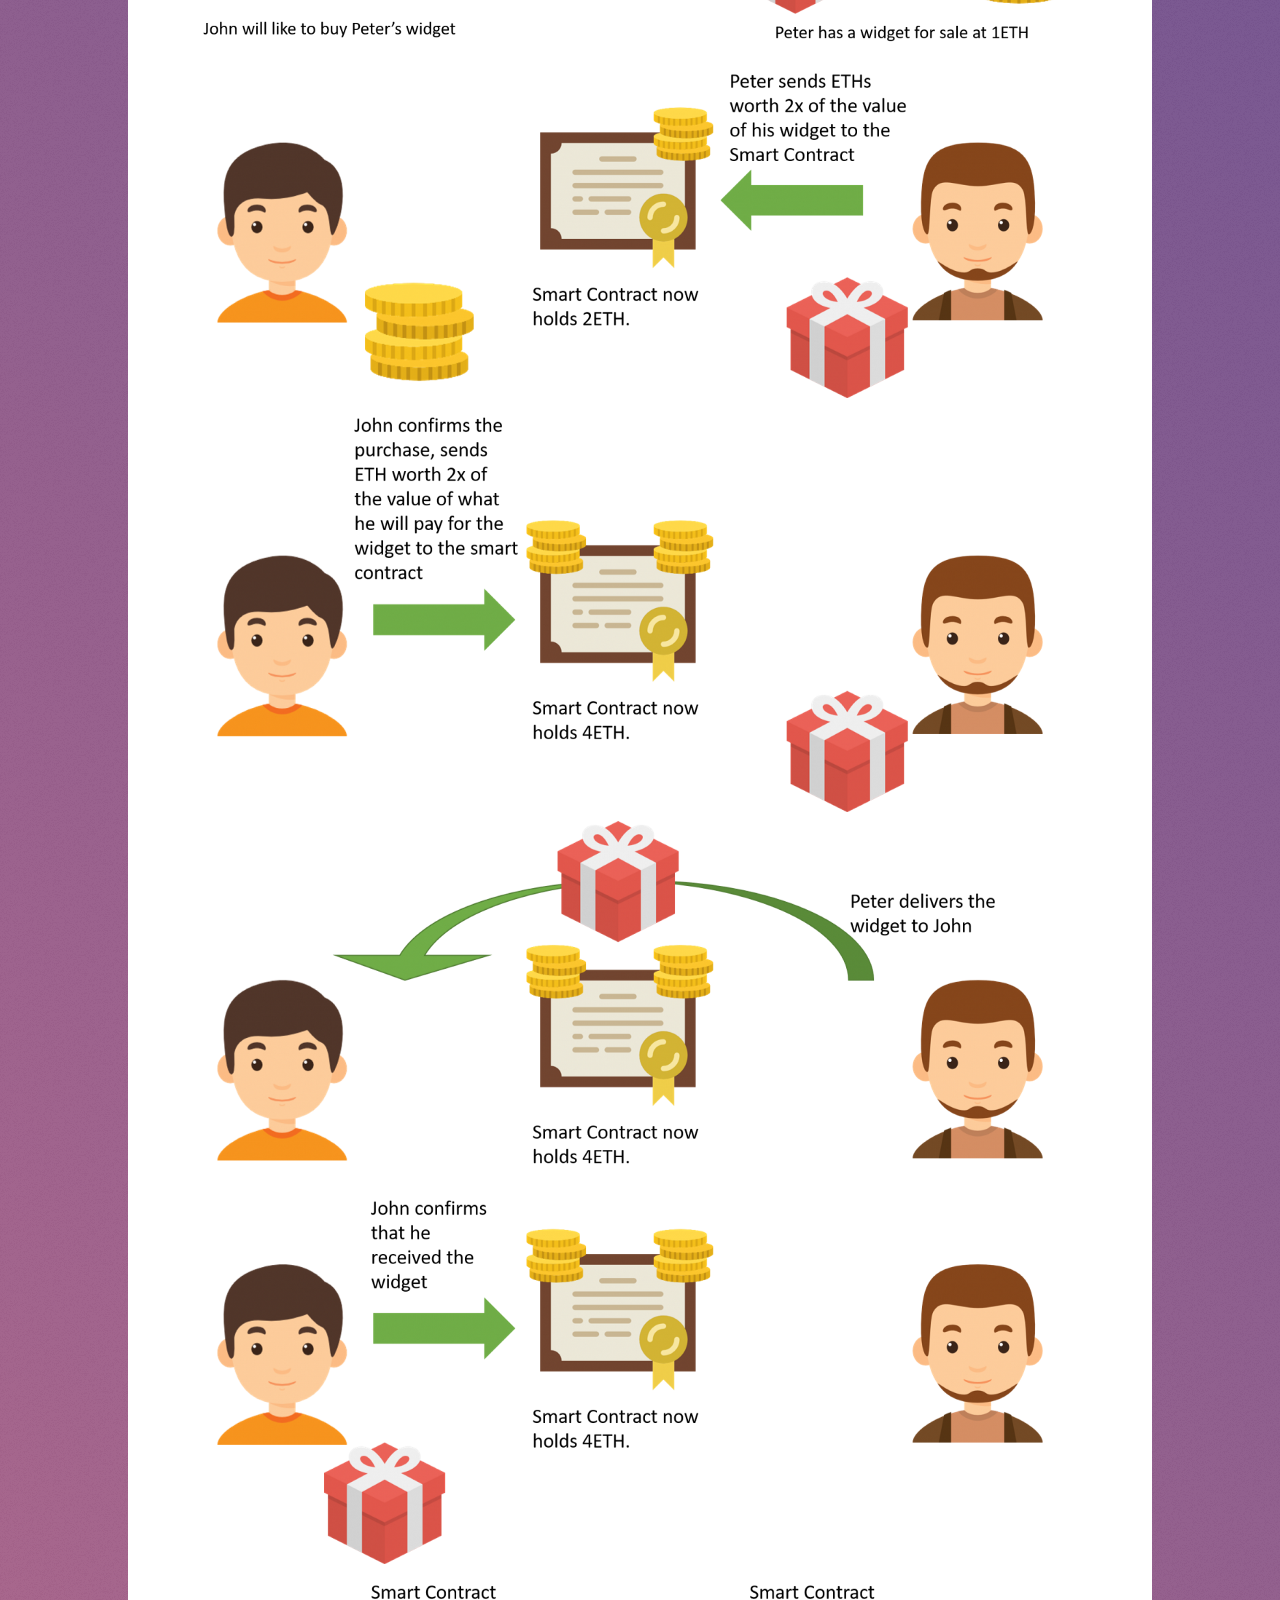
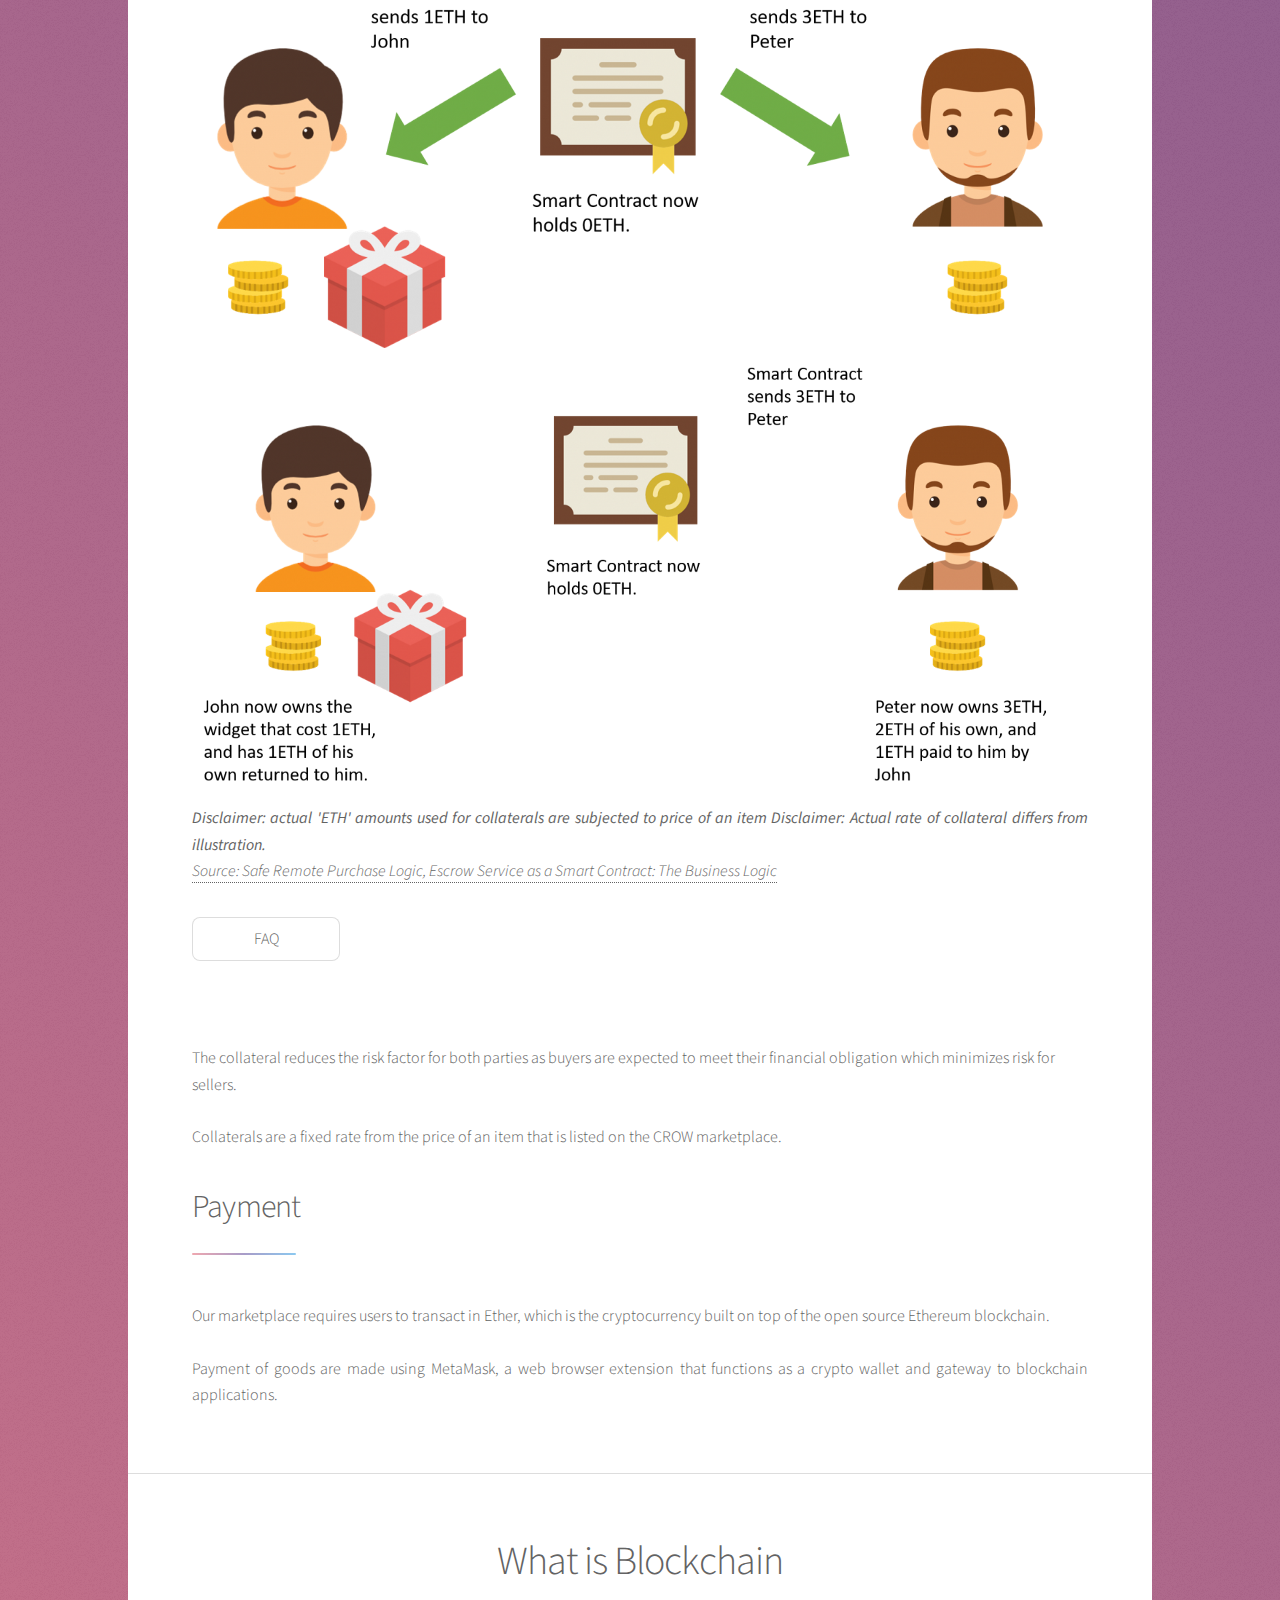
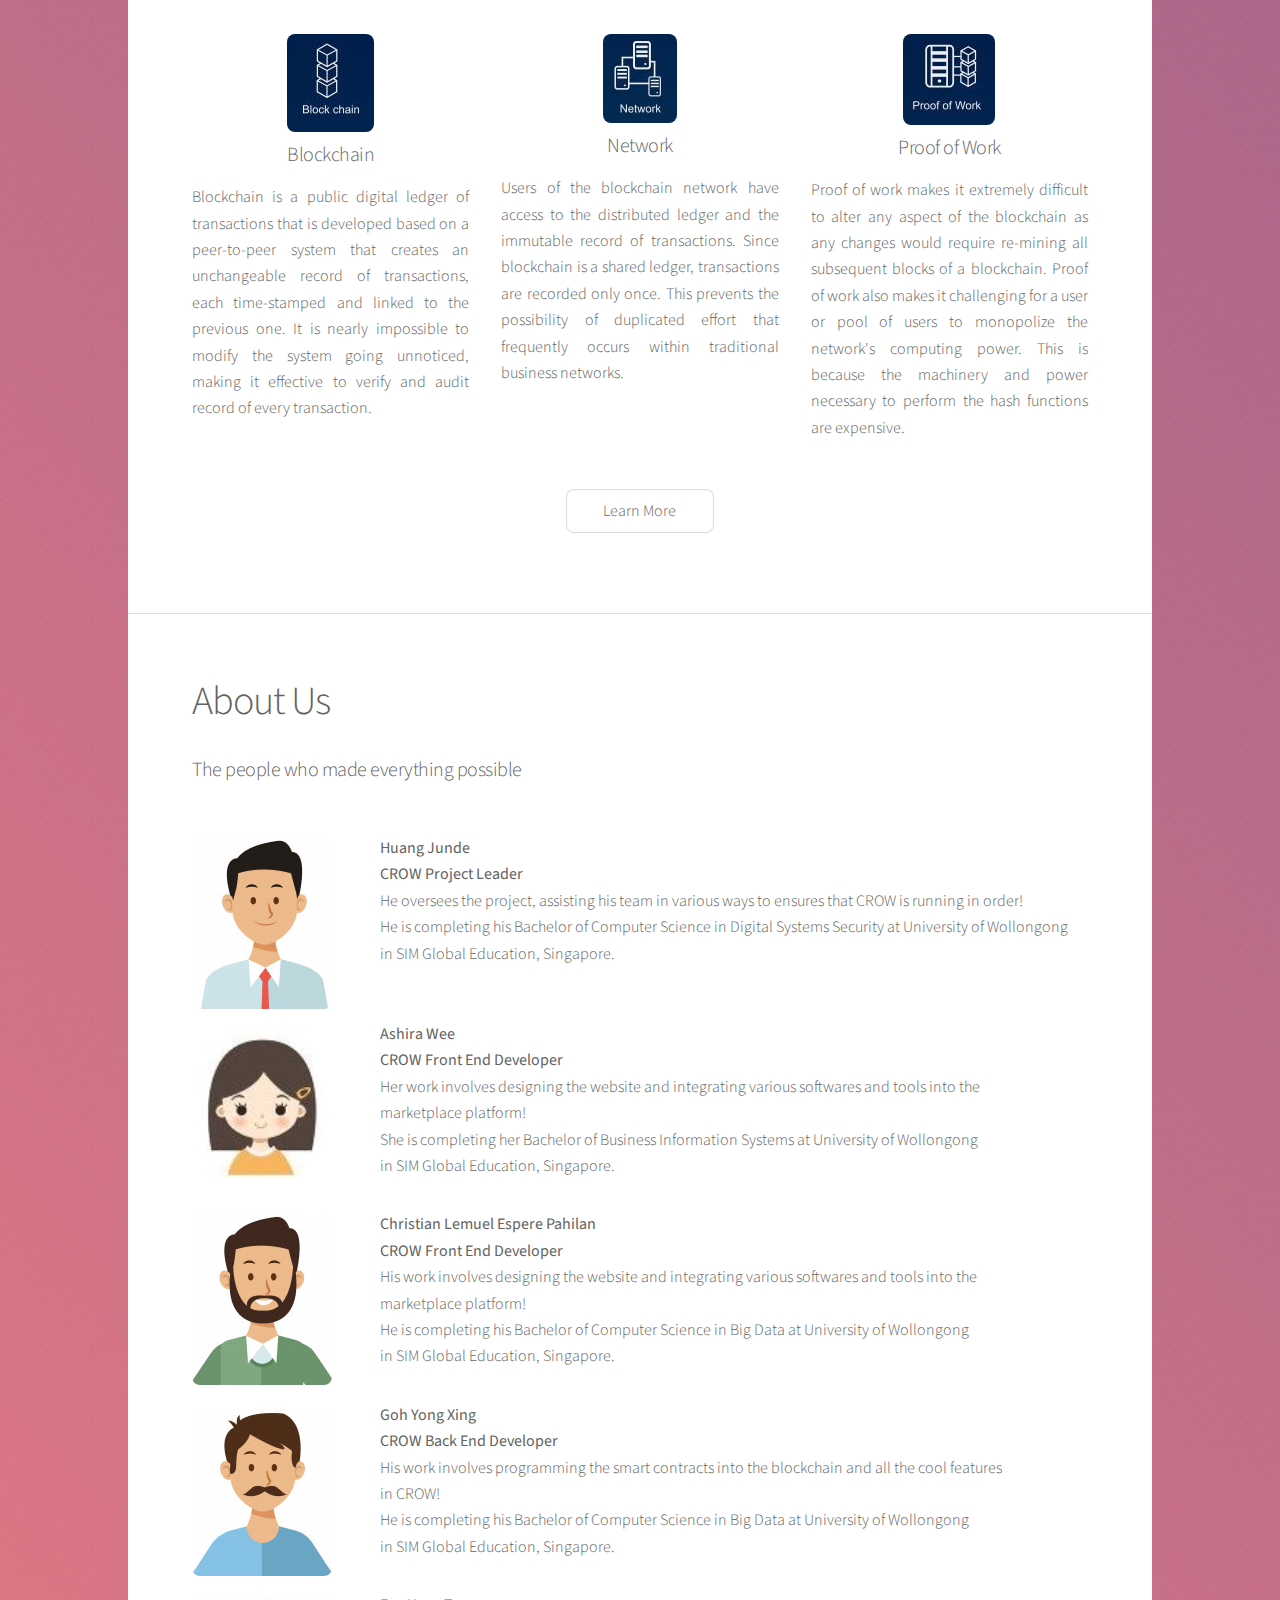
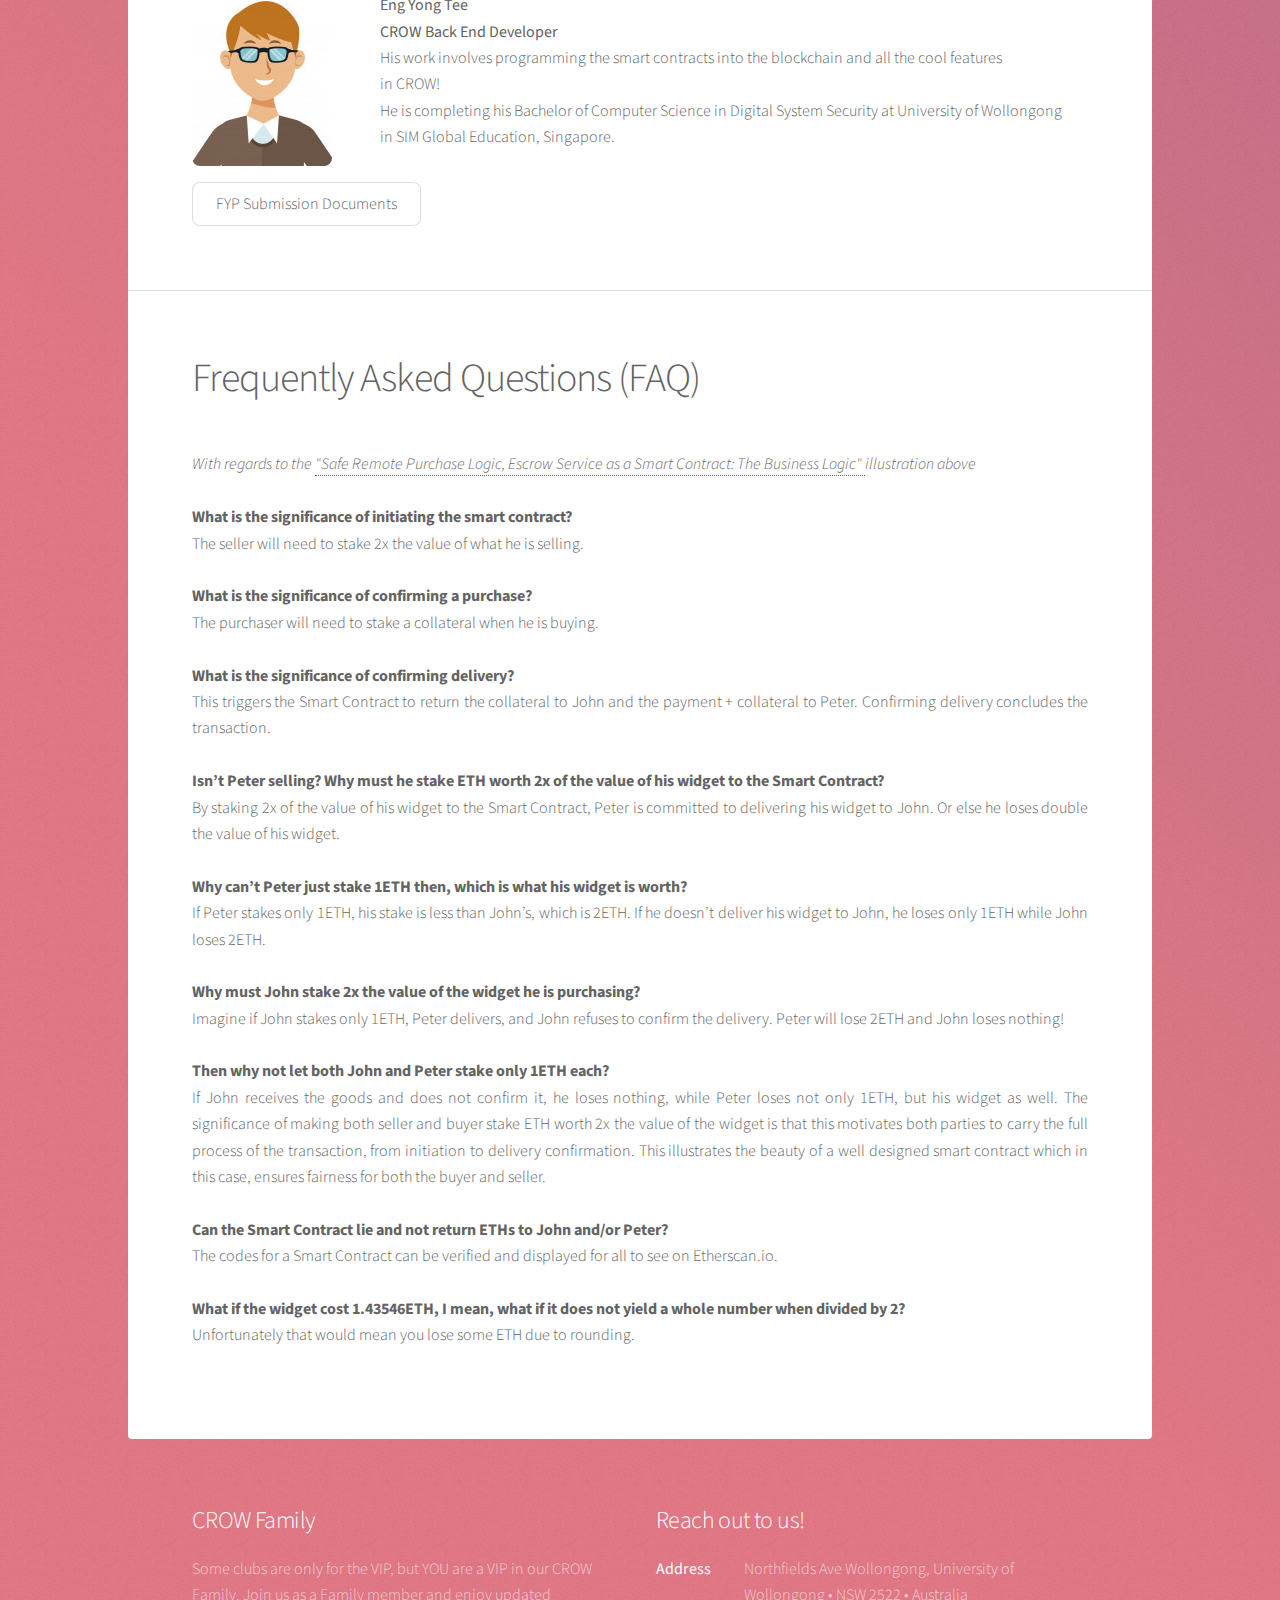
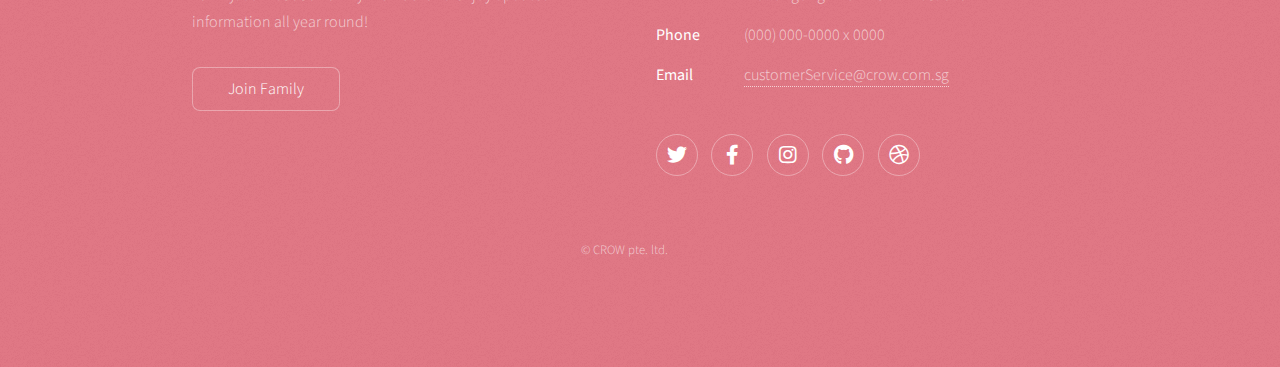
==== commit f5b2138c: "Update index.html" ====
--- a/index.html
+++ b/index.html
@@ -46,9 +46,7 @@
 										<header class="major">
 										<h1>CROW</h1>
 										</header>
-										<iframe width="420" height="315"
-										src="https://www.youtube.com/embed/tgbNymZ7vqY%22%3E"></iframe>
-										
+										<iframe width="560" height="315" src="https://www.youtube.com/embed/p_y553syBKQ" frameborder="0" allow="accelerometer; autoplay; clipboard-write; encrypted-media; gyroscope; picture-in-picture" allowfullscreen></iframe>
 
 										<header class="major">
 										<h2>About CROW</h2>
@@ -272,13 +270,12 @@
 								
 								<span id="qn">What is the significance of confirming a purchase?</span>
 								</br>
-								The purchaser will need to stake 2x the value of what he is buying.
-								</br></br>
+								The purchaser will need to stake a collateral when he is buying.
+							</br></br>
 								
 								<span id="qn">What is the significance of confirming delivery?</span>
 								</br>
-								This triggers the Smart Contract to return 1ETH to John and 3ETH to Peter. Confirming delivery concludes the transaction.
-								</br></br>
+								This triggers the Smart Contract to return the collateral to John and the payment + collateral to Peter. Confirming delivery concludes the transaction.								</br></br>
 								
 								<span id="qn">Isn’t Peter selling? Why must he stake ETH worth 2x of the value of his widget to the Smart Contract?</span>
 								</br>
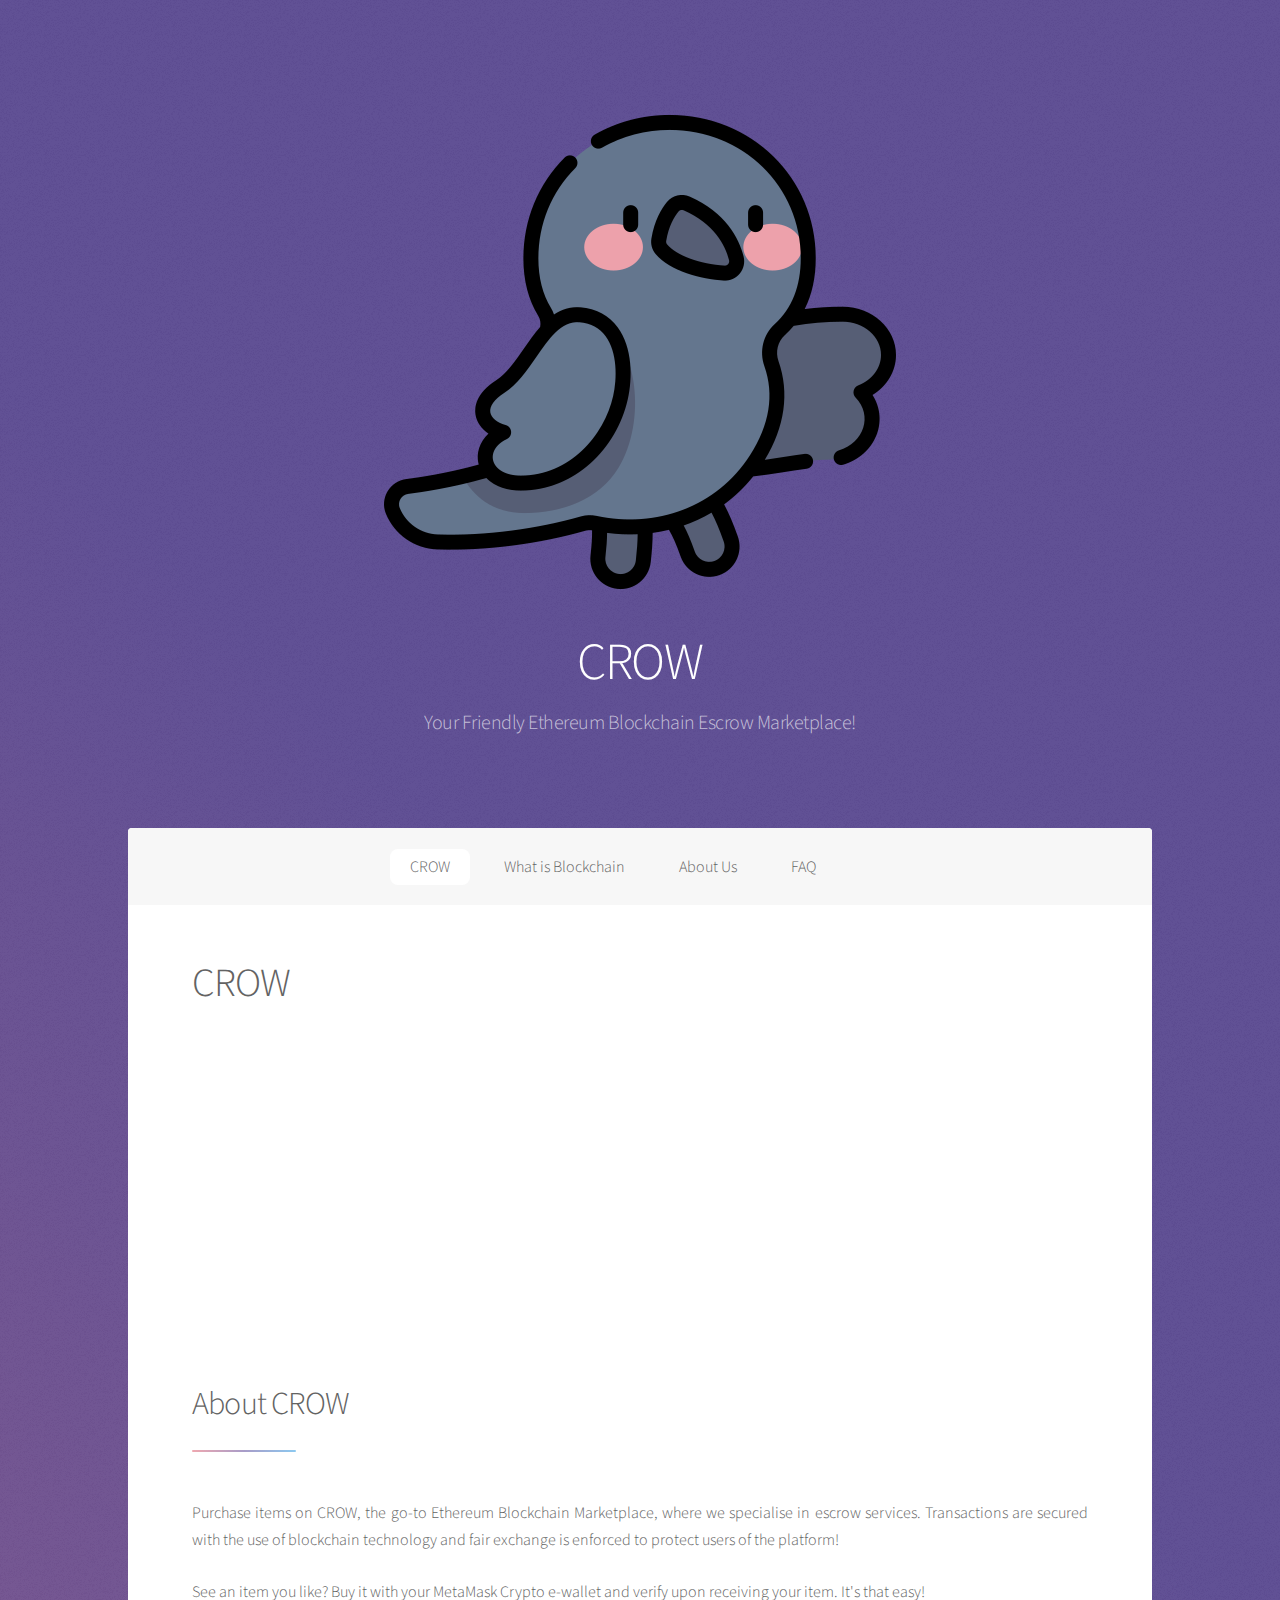
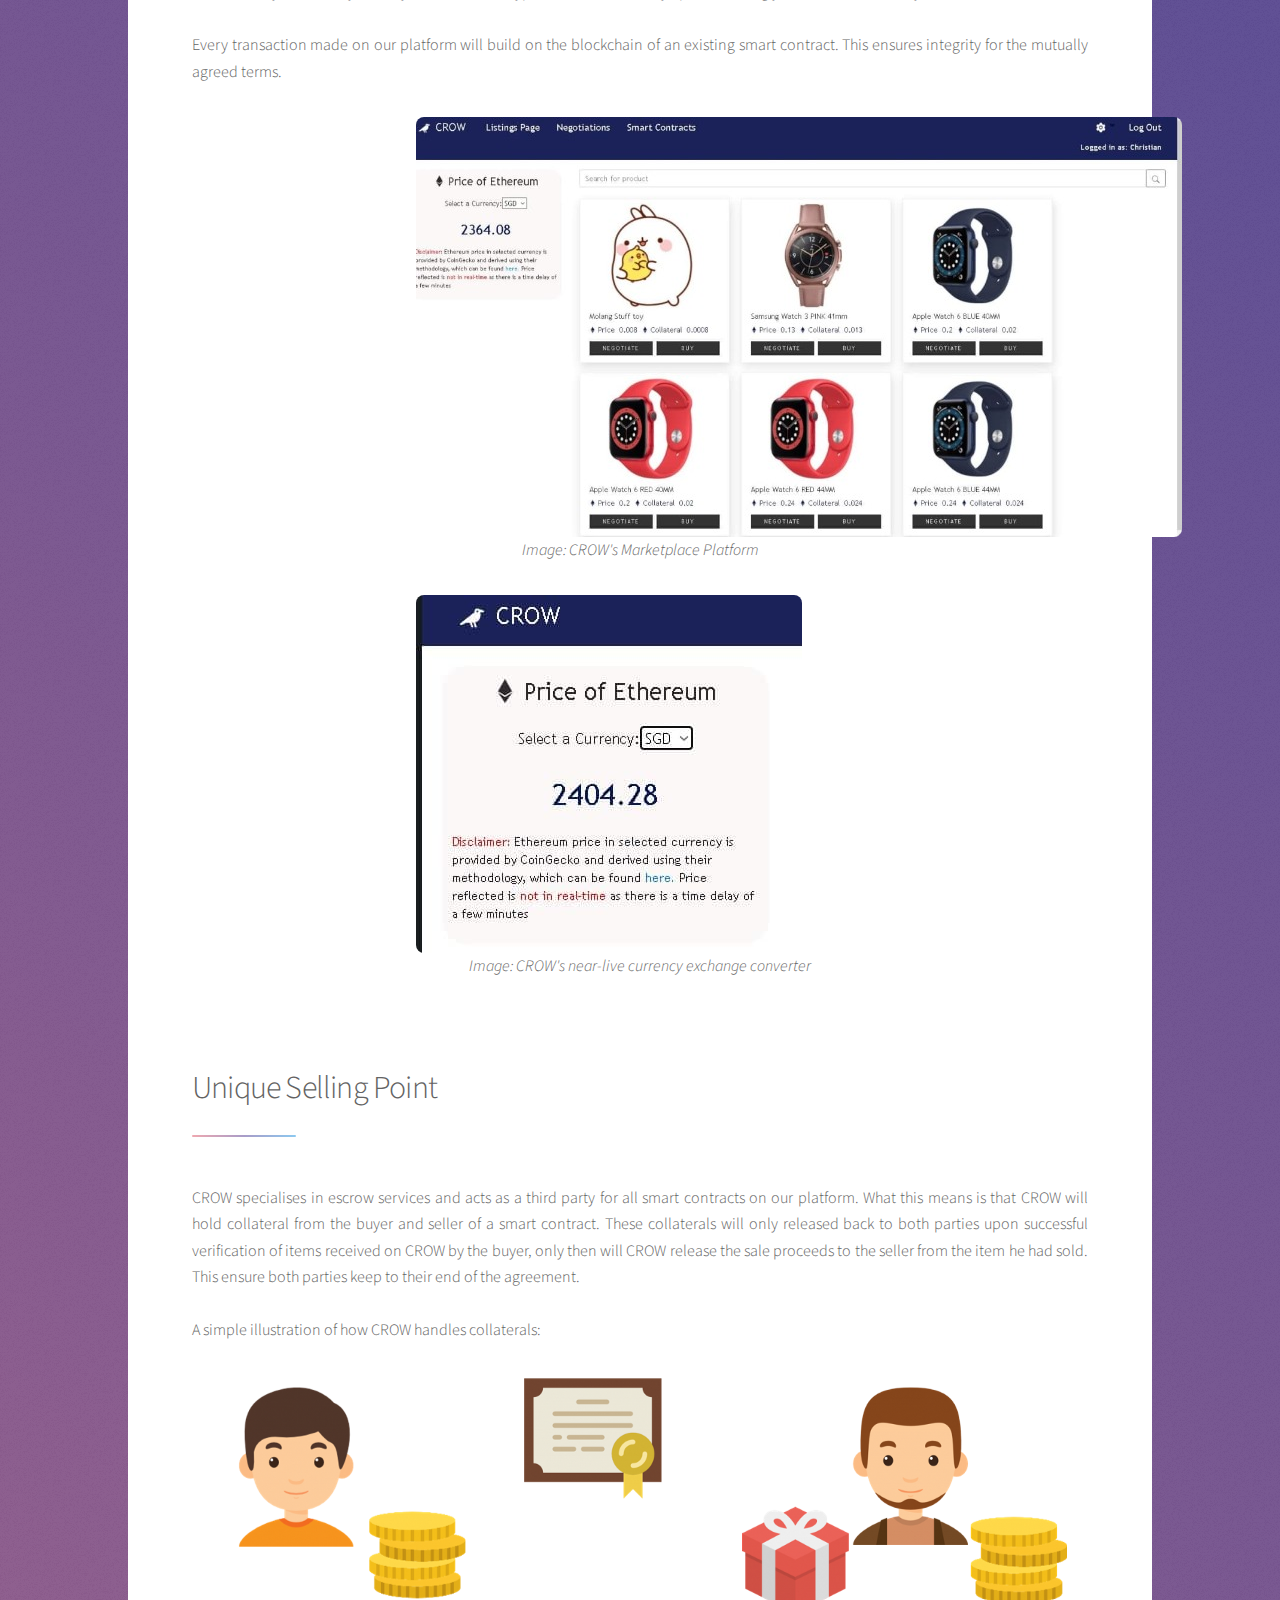
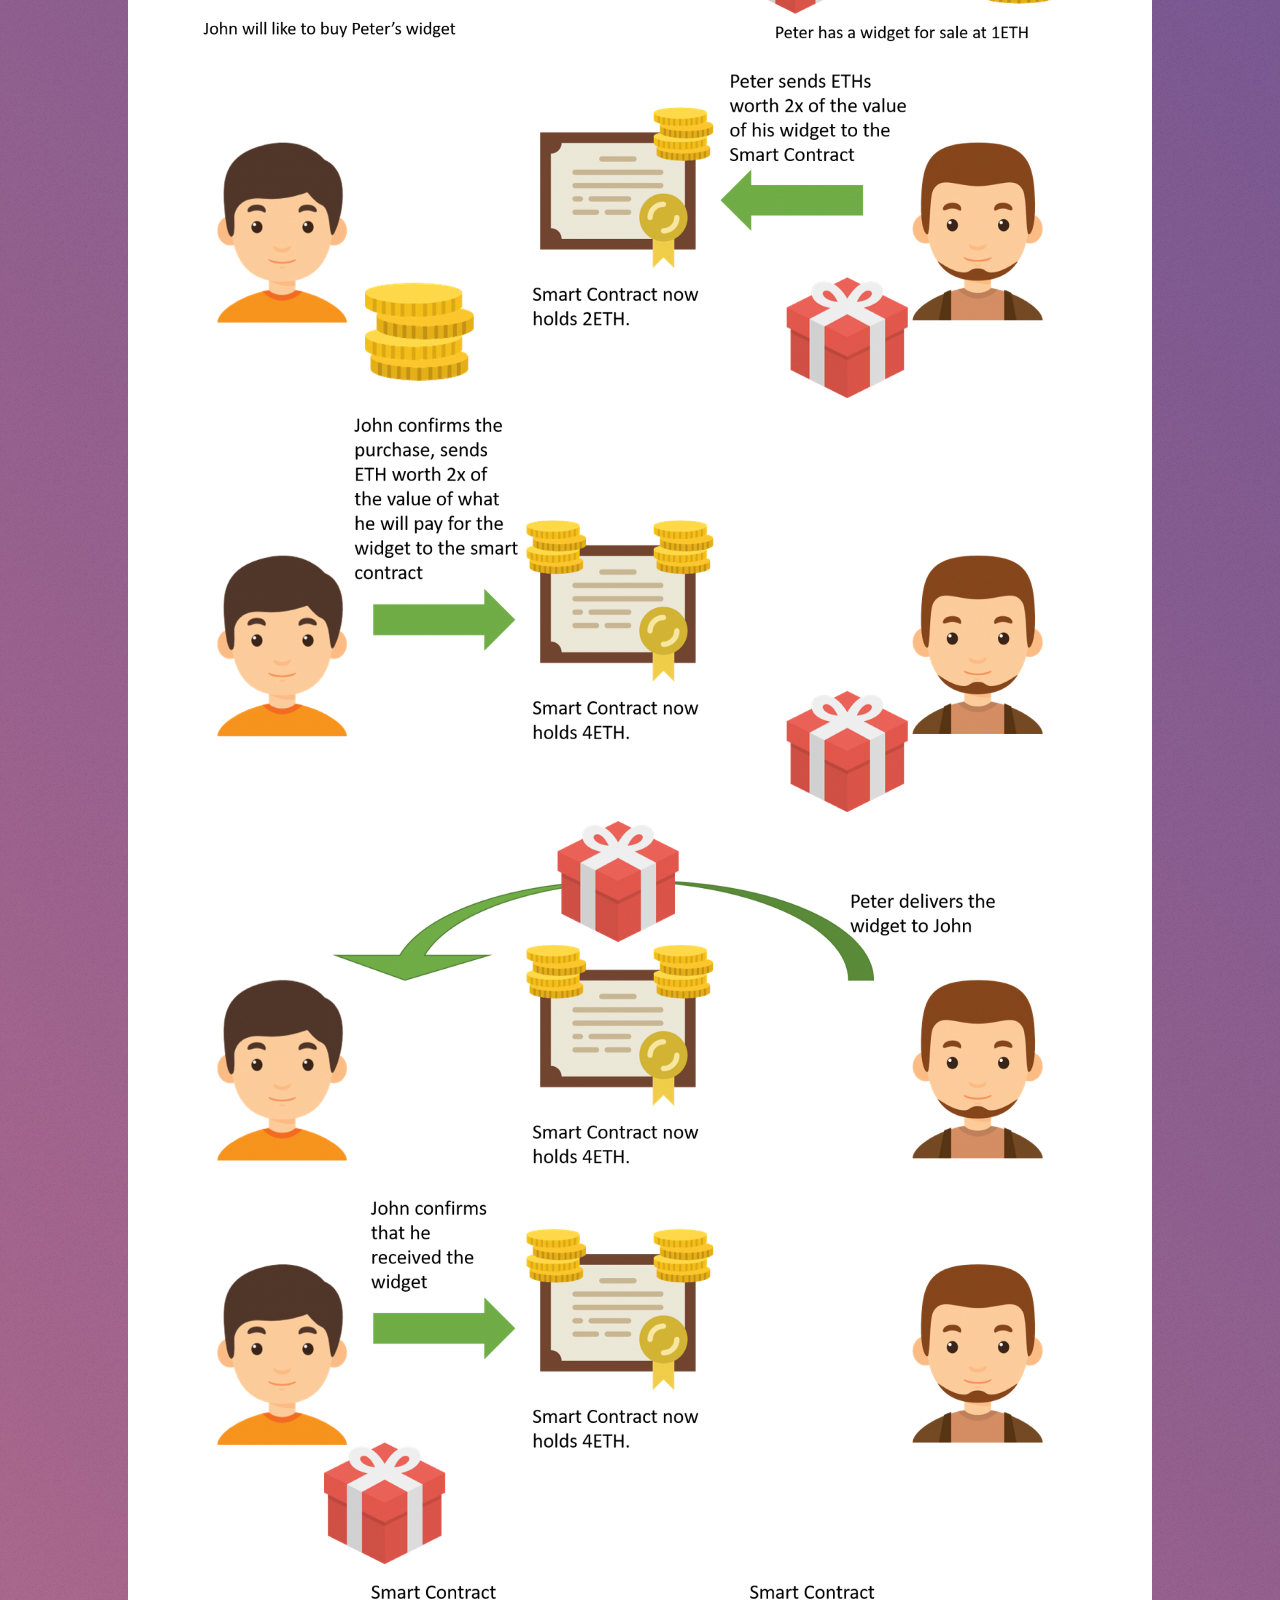
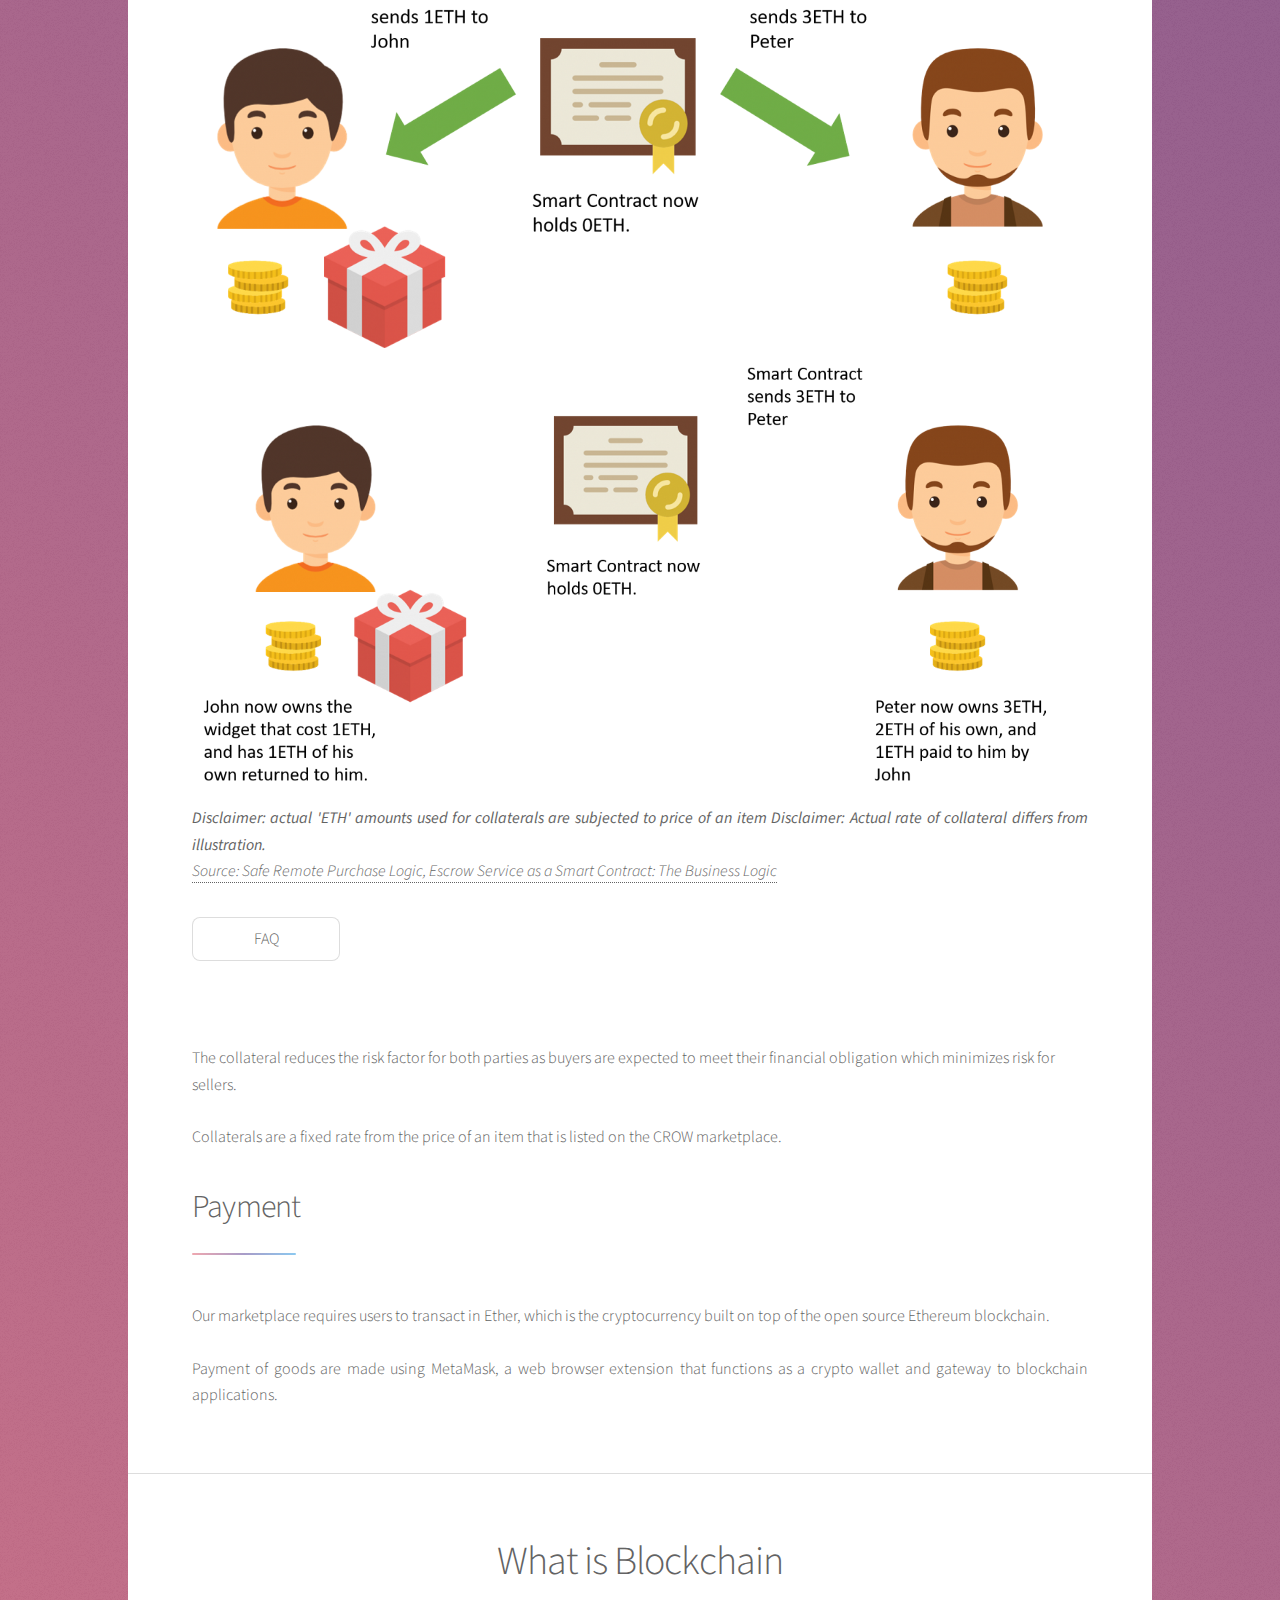
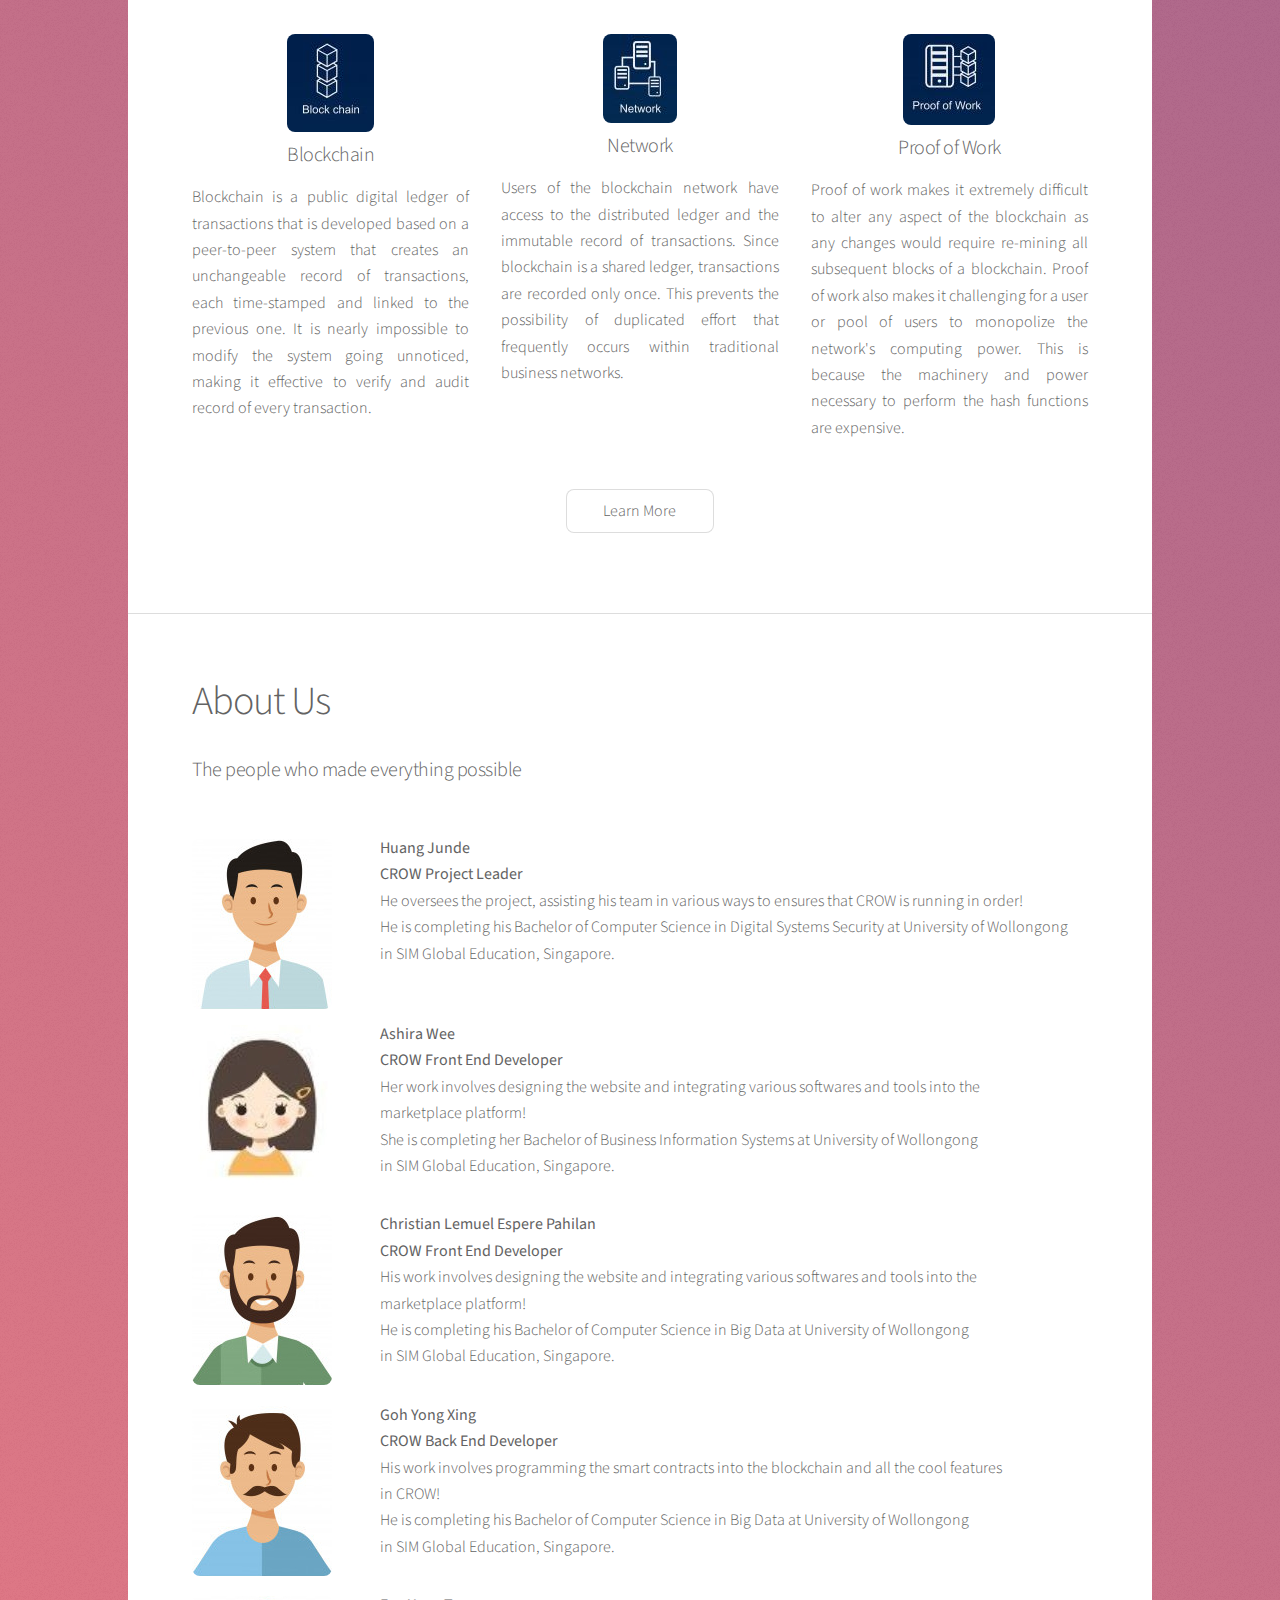
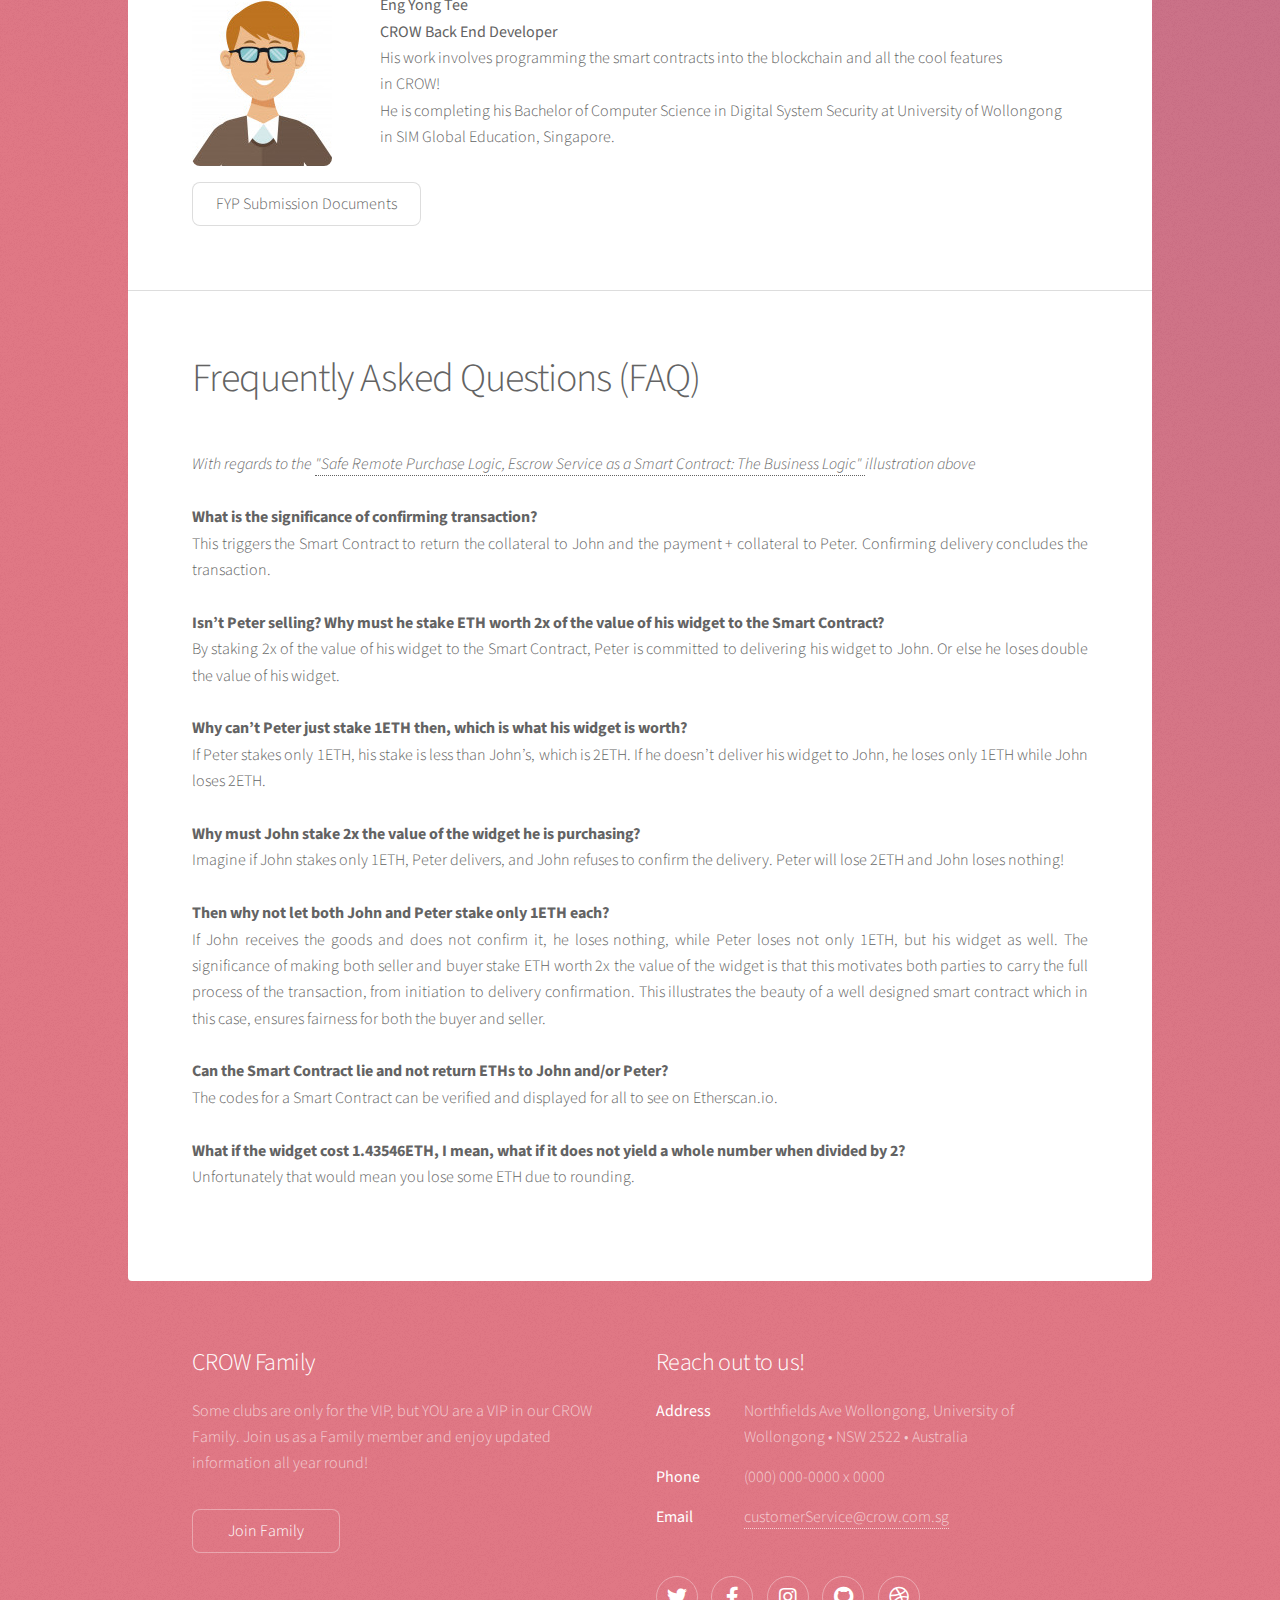
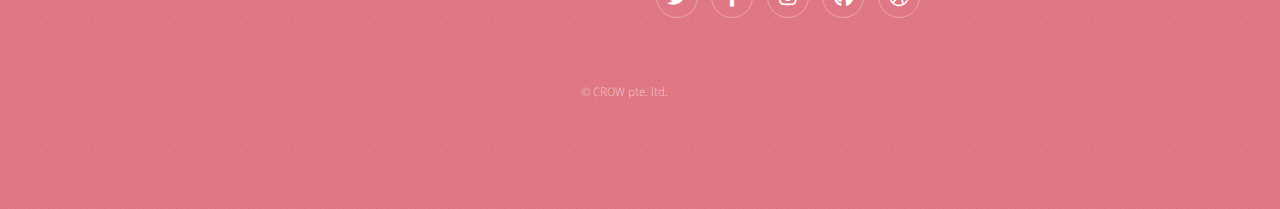
==== commit 396cb2bf: "Update index.html" ====
--- a/index.html
+++ b/index.html
@@ -262,18 +262,9 @@
 								</a>
 								illustration above</i></span>
 								</br></br>
-								<span id="qn">What is the significance of initiating the smart contract?</span>
-								</br>
-								The seller will need to stake 2x the value of what he is selling.
-								</br></br>
-								
-								
-								<span id="qn">What is the significance of confirming a purchase?</span>
-								</br>
-								The purchaser will need to stake a collateral when he is buying.
-							</br></br>
-								
-								<span id="qn">What is the significance of confirming delivery?</span>
+								
+								
+								<span id="qn">What is the significance of confirming transaction?</span>
 								</br>
 								This triggers the Smart Contract to return the collateral to John and the payment + collateral to Peter. Confirming delivery concludes the transaction.								</br></br>
 								
